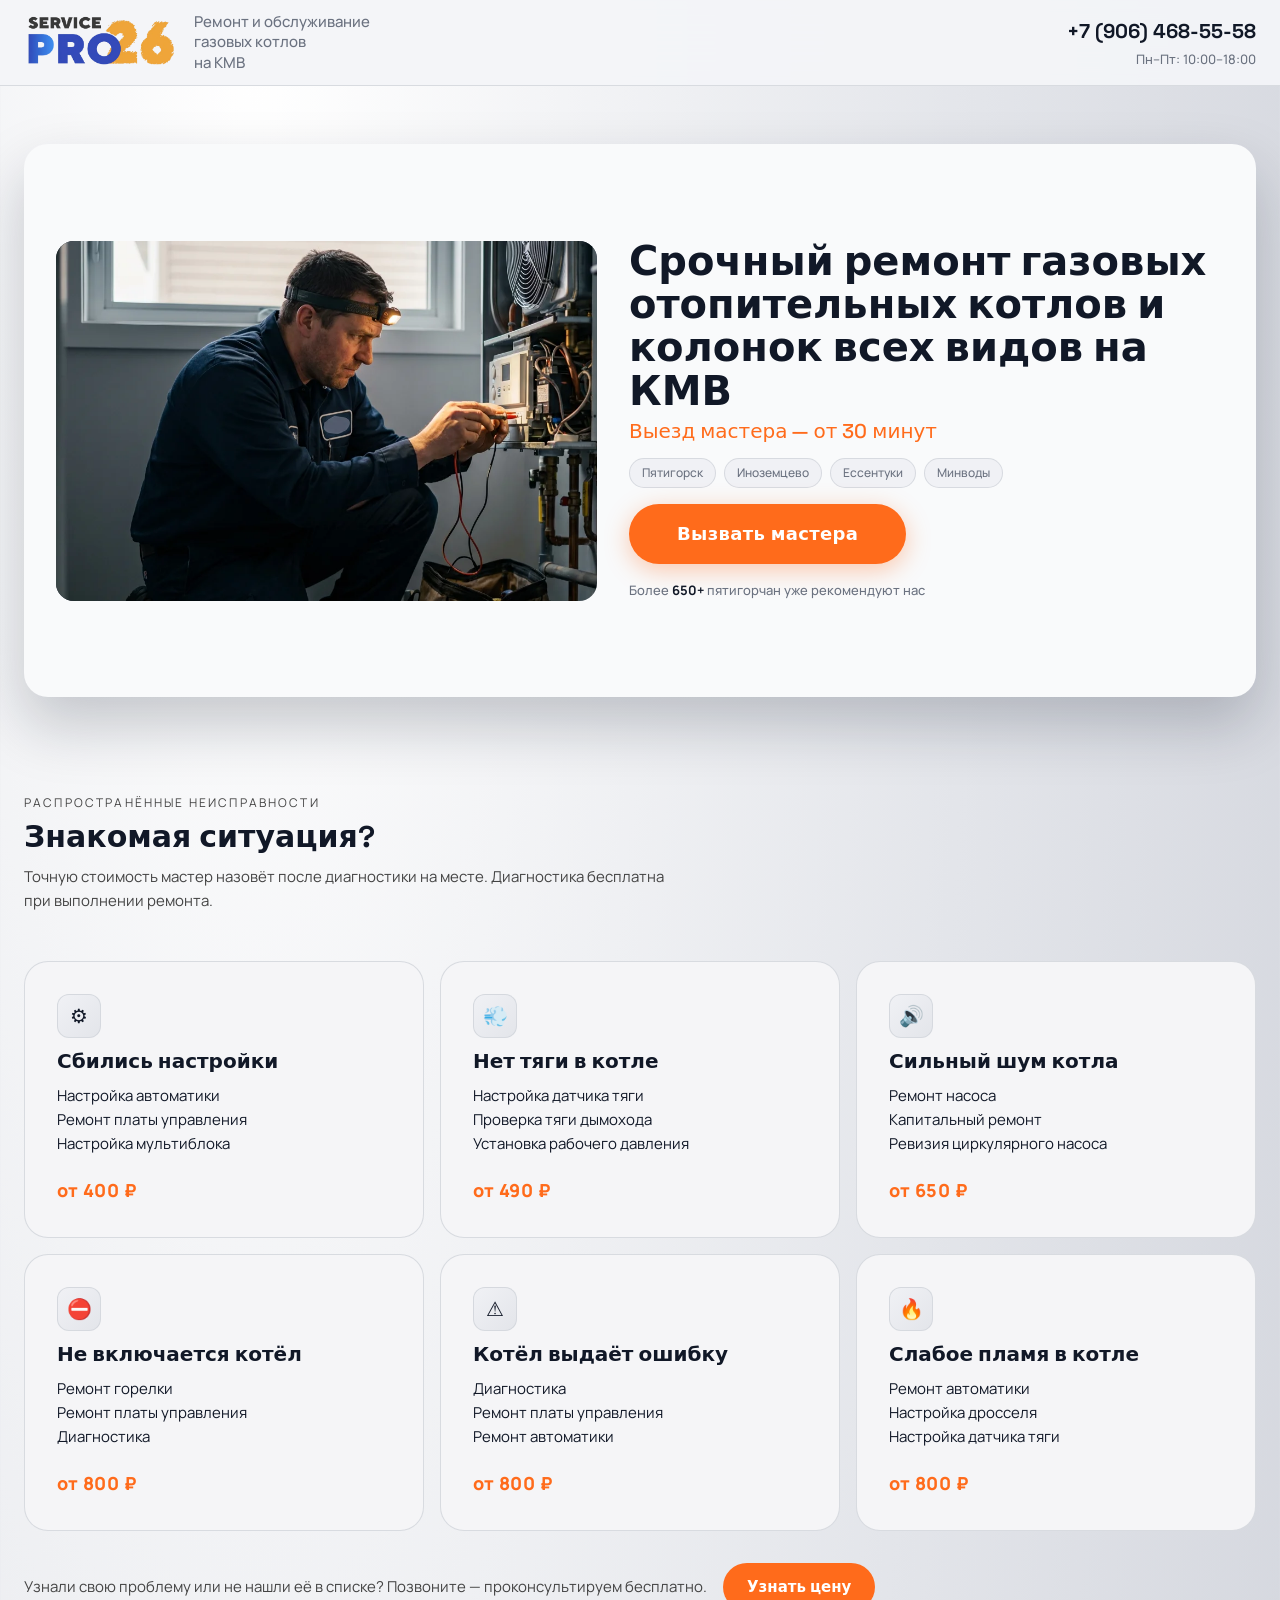
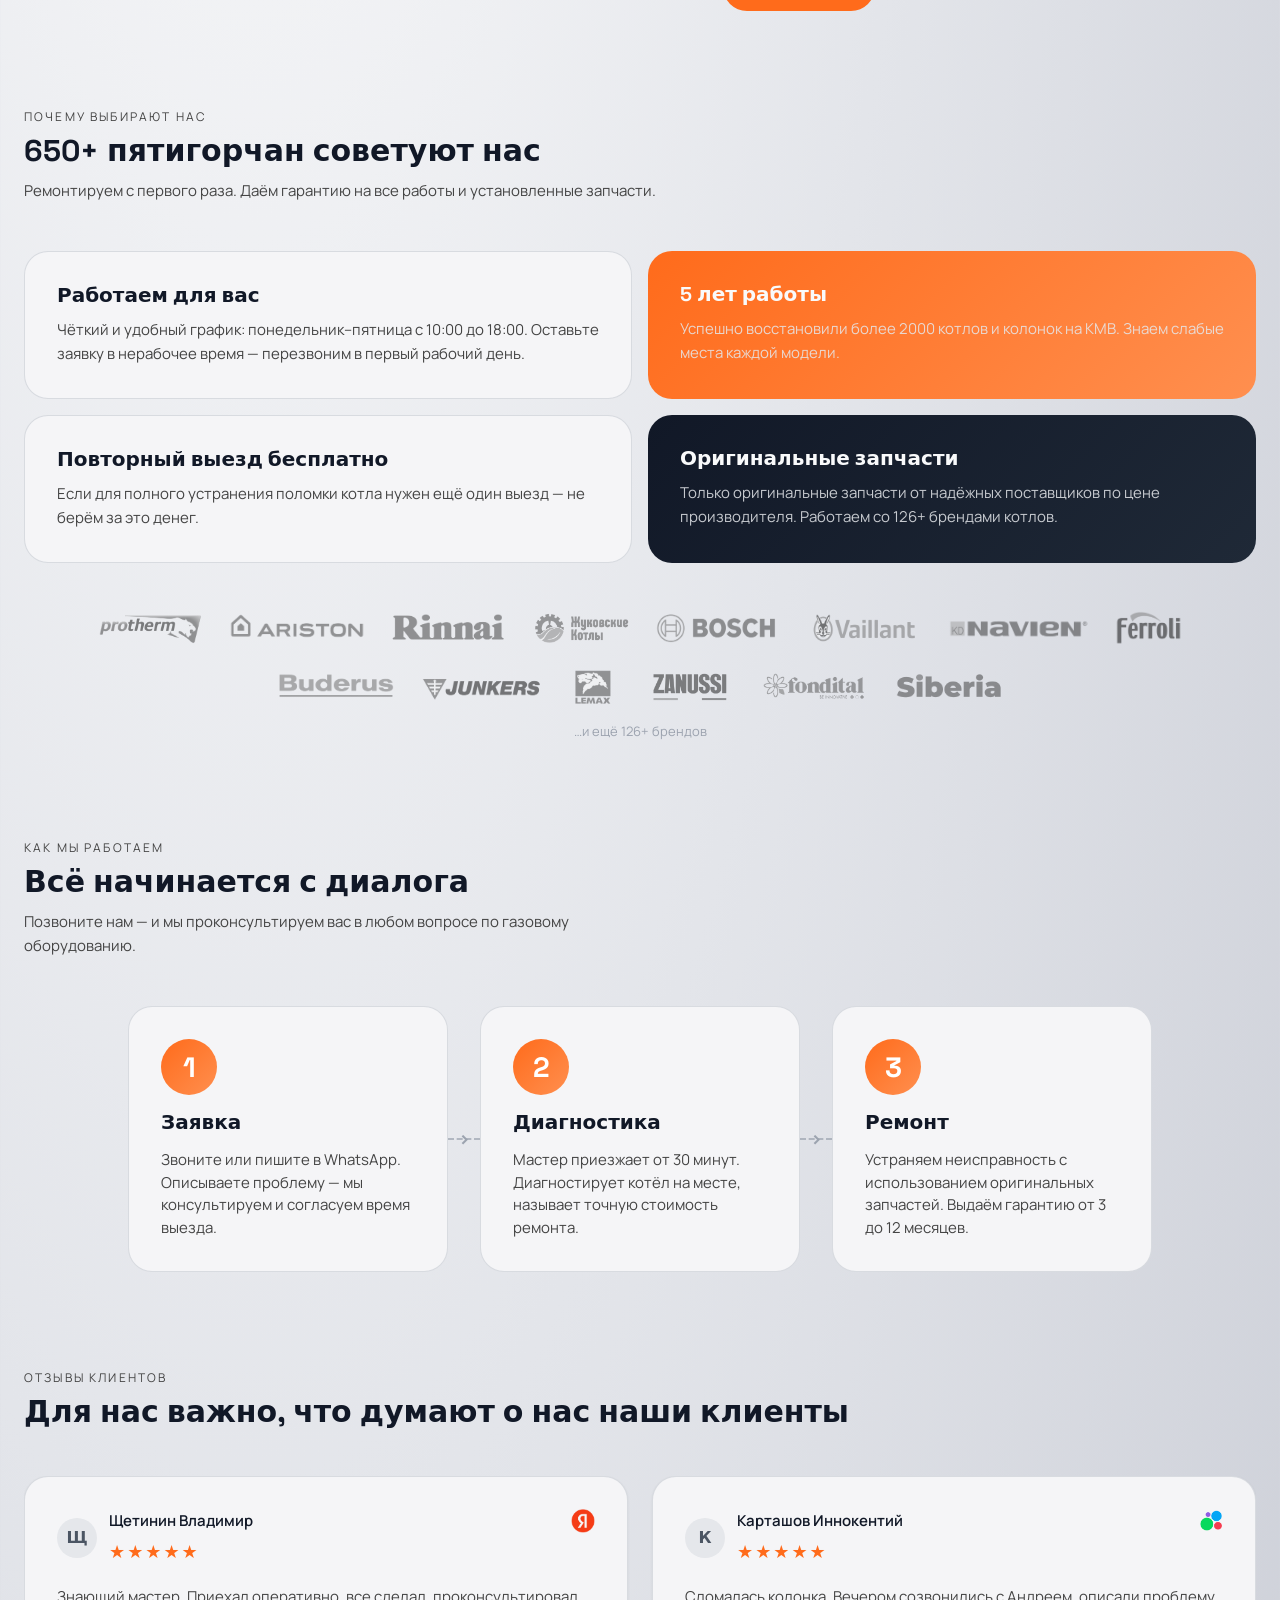
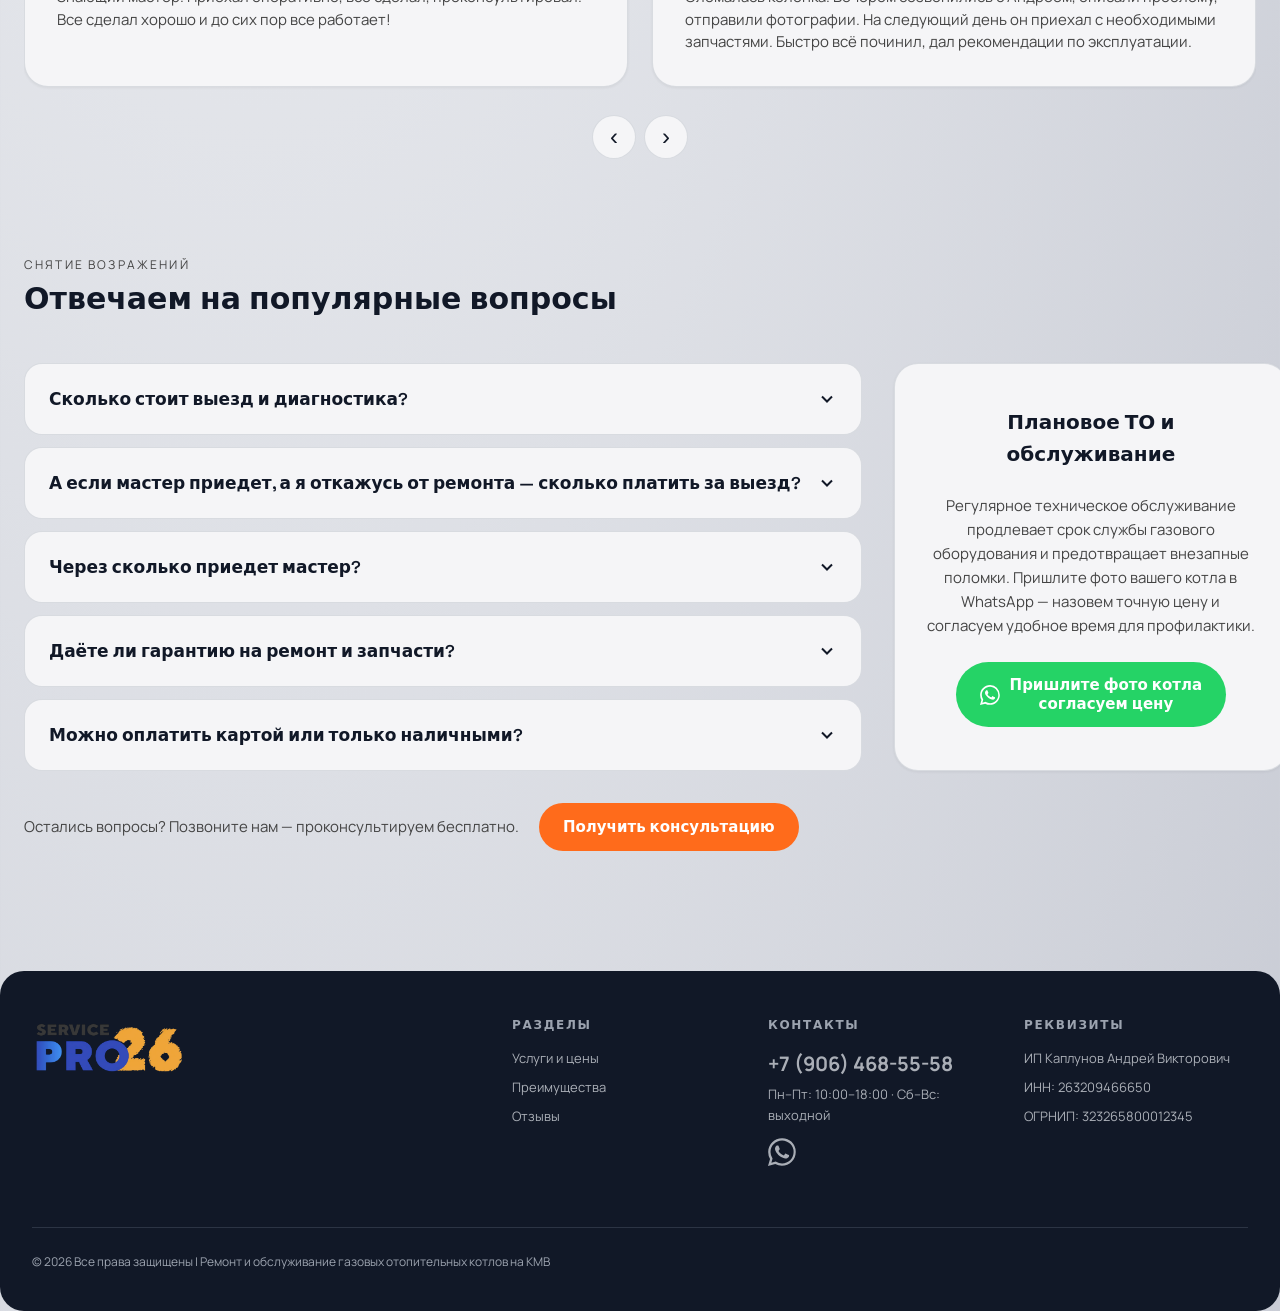
==== index.html @ eed22271 "content: update schedule to Mon-Fri 10:00-18:00, Sat-Sun off" ====
<!DOCTYPE html>
<html lang="ru">

<head>
  <meta charset="UTF-8">
  <meta name="viewport" content="width=device-width, initial-scale=1, viewport-fit=cover">
  <title>Service26 Pro — Срочный ремонт газовых котлов и колонок на КМВ</title>
  <meta name="description"
    content="Ремонт газовых котлов и колонок с выездом по Пятигорску, Иноземцево, Ессентукам и Минеральным Водам. Выезд мастера от 30 минут. Гарантия до 12 месяцев.">
  <meta property="og:title" content="Service26 Pro — Ремонт газовых котлов на КМВ">
  <meta property="og:description"
    content="Срочный ремонт газовых котлов и колонок всех видов. Выезд мастера от 30 минут. Пятигорск, Иноземцево, Ессентуки, Минводы.">
  <meta property="og:type" content="website">
  <meta property="og:locale" content="ru_RU">

  <link rel="icon" type="image/x-icon" href="assets/logos/favicon.ico">
  <link rel="preconnect" href="https://fonts.googleapis.com">
  <link rel="preconnect" href="https://fonts.gstatic.com" crossorigin>
  <link
    href="https://fonts.googleapis.com/css2?family=Space+Grotesk:wght@400;500;600;700&family=Manrope:wght@400;500;600&display=swap"
    rel="stylesheet">
  <link rel="stylesheet" href="styles.css">
</head>

<body>

  <!-- ══════════ 1. HEADER ══════════ -->
  <header class="header">
    <div class="header-inner">
      <div class="header-left">
        <a href="./" class="header-logo" aria-label="Service26 Pro — на главную">
          <img src="assets/logos/log.webp" alt="Service26 Pro" class="logo-img" width="240" height="80" loading="eager">
        </a>
        <span class="header-desc">Ремонт и обслуживание<br>газовых котлов<br>на КМВ</span>
      </div>
      <div class="header-right">
        <a class="header-phone" href="tel:+79064685558">+7 (906) 468-55-58</a>
        <span class="header-schedule">Пн–Пт: 10:00–18:00</span>
        <a class="header-phone-icon" href="tel:+79064685558" aria-label="Позвонить +7 (906) 468-55-58">
          <svg viewBox="0 0 24 24" width="28" height="28" fill="currentColor" aria-hidden="true">
            <path
              d="M6.62 10.79c1.44 2.83 3.76 5.14 6.59 6.59l2.2-2.2c.27-.27.67-.36 1.02-.24 1.12.37 2.33.57 3.57.57.55 0 1 .45 1 1V20c0 .55-.45 1-1 1-9.39 0-17-7.61-17-17 0-.55.45-1 1-1h3.5c.55 0 1 .45 1 1 0 1.25.2 2.45.57 3.57.11.35.03.74-.25 1.02l-2.2 2.2z" />
          </svg>
        </a>
      </div>
    </div>
  </header>

  <main class="container">

    <!-- ══════════ 2. HERO ══════════ -->
    <section class="hero" aria-labelledby="hero-title">
      <div class="hero-inner">
        <div class="hero-media">
          <img src="images/hero.webp" alt="Мастер по ремонту газовых котлов за работой" width="600" height="480"
            loading="eager">
          <span class="hero-media-tag">ПН–ПТ 10:00–18:00</span>
        </div>

        <div class="hero-content">
          <h1 id="hero-title">
            Срочный ремонт газовых отопительных котлов и колонок всех видов на КМВ
            <small>Выезд мастера — от 30 минут</small>
          </h1>

          <div class="hero-regions">
            <span class="region-tag">Пятигорск</span>
            <span class="region-tag">Иноземцево</span>
            <span class="region-tag">Ессентуки</span>
            <span class="region-tag">Минводы</span>
          </div>

          <a class="btn btn-hero-cta" id="hero-cta" href="tel:+79064685558">Вызвать мастера</a>

          <p class="hero-trust">Более <strong>650+</strong> пятигорчан уже рекомендуют нас</p>
        </div>
      </div>
    </section>

    <!-- ══════════ 3. БОЛИ / ПРОБЛЕМЫ ══════════ -->
    <section id="problems" class="problems" aria-labelledby="problems-title">
      <div class="section-header">
        <p class="kicker">Распространённые неисправности</p>
        <h2 id="problems-title" class="section-title">Знакомая ситуация?</h2>
        <p class="section-subtitle">
          Точную стоимость мастер назовёт после диагностики на месте. Диагностика бесплатна при выполнении ремонта.
        </p>
      </div>

      <div class="problems-grid">
        <article class="problem-card">
          <div class="problem-icon" aria-hidden="true">⚙</div>
          <h3>Сбились настройки</h3>
          <ul>
            <li>Настройка автоматики</li>
            <li>Ремонт платы управления</li>
            <li>Настройка мультиблока</li>
          </ul>
          <p class="problem-price">от 400 ₽</p>
        </article>

        <article class="problem-card">
          <div class="problem-icon" aria-hidden="true">💨</div>
          <h3>Нет тяги в котле</h3>
          <ul>
            <li>Настройка датчика тяги</li>
            <li>Проверка тяги дымохода</li>
            <li>Установка рабочего давления</li>
          </ul>
          <p class="problem-price">от 490 ₽</p>
        </article>

        <article class="problem-card">
          <div class="problem-icon" aria-hidden="true">🔊</div>
          <h3>Сильный шум котла</h3>
          <ul>
            <li>Ремонт насоса</li>
            <li>Капитальный ремонт</li>
            <li>Ревизия циркулярного насоса</li>
          </ul>
          <p class="problem-price">от 650 ₽</p>
        </article>

        <article class="problem-card">
          <div class="problem-icon" aria-hidden="true">⛔</div>
          <h3>Не включается котёл</h3>
          <ul>
            <li>Ремонт горелки</li>
            <li>Ремонт платы управления</li>
            <li>Диагностика</li>
          </ul>
          <p class="problem-price">от 800 ₽</p>
        </article>

        <article class="problem-card">
          <div class="problem-icon" aria-hidden="true">⚠</div>
          <h3>Котёл выдаёт ошибку</h3>
          <ul>
            <li>Диагностика</li>
            <li>Ремонт платы управления</li>
            <li>Ремонт автоматики</li>
          </ul>
          <p class="problem-price">от 800 ₽</p>
        </article>

        <article class="problem-card">
          <div class="problem-icon" aria-hidden="true">🔥</div>
          <h3>Слабое пламя в котле</h3>
          <ul>
            <li>Ремонт автоматики</li>
            <li>Настройка дросселя</li>
            <li>Настройка датчика тяги</li>
          </ul>
          <p class="problem-price">от 800 ₽</p>
        </article>
      </div>

      <div class="problems-cta">
        <p>Узнали свою проблему или не нашли её в списке? Позвоните — проконсультируем бесплатно.</p>
        <a class="btn btn-accent btn-cta-master" href="tel:+79064685558"><span class="btn-label-desktop">Узнать
            цену</span><span class="btn-label-mobile">Получить консультацию</span></a>
      </div>
    </section>

    <!-- ══════════ 4. ПРЕИМУЩЕСТВА / РЕШЕНИЕ ══════════ -->
    <section id="advantages" class="advantages" aria-labelledby="adv-title">
      <div class="section-header">
        <p class="kicker">Почему выбирают нас</p>
        <h2 id="adv-title" class="section-title">650+ пятигорчан советуют нас</h2>
        <p class="section-subtitle">
          Ремонтируем с первого раза. Даём гарантию на все работы и установленные запчасти.
        </p>
      </div>

      <div class="adv-grid">
        <article class="adv-card">
          <h3>Работаем для вас</h3>
          <p>Чёткий и удобный график: понедельник–пятница с 10:00 до 18:00. Оставьте заявку в нерабочее время —
            перезвоним в первый рабочий день.</p>
        </article>

        <article class="adv-card card-accent">
          <h3>5 лет работы</h3>
          <p>Успешно восстановили более 2000 котлов и колонок на КМВ. Знаем слабые места каждой модели.</p>
        </article>

        <article class="adv-card">
          <h3>Повторный выезд бесплатно</h3>
          <p>Если для полного устранения поломки котла нужен ещё один выезд — не берём за это денег.</p>
        </article>

        <article class="adv-card card-dark">
          <h3>Оригинальные запчасти</h3>
          <p>Только оригинальные запчасти от надёжных поставщиков по цене производителя. Работаем со 126+ брендами
            котлов.</p>
        </article>
      </div>

      <!-- Trust: логотипы брендов -->
      <div class="brand-logos-wrap">

        <!-- Базовый серый слой -->
        <div class="marquee-track-container">
          <div class="brand-logos" role="list">
            <div class="brand-logos-group">
              <img src="assets/logos/logo_brand/1.webp" alt="Бренд 1" class="brand-logo" width="80" height="35"
                loading="lazy">
              <img src="assets/logos/logo_brand/2.webp" alt="Бренд 2" class="brand-logo" width="80" height="35"
                loading="lazy">
              <img src="assets/logos/logo_brand/3.webp" alt="Бренд 3" class="brand-logo" width="80" height="35"
                loading="lazy">
              <img src="assets/logos/logo_brand/4.webp" alt="Бренд 4" class="brand-logo" width="80" height="35"
                loading="lazy">
              <img src="assets/logos/logo_brand/5.webp" alt="Бренд 5" class="brand-logo" width="80" height="35"
                loading="lazy">
              <img src="assets/logos/logo_brand/6.webp" alt="Бренд 6" class="brand-logo" width="80" height="35"
                loading="lazy">
              <img src="assets/logos/logo_brand/7.webp" alt="Бренд 7" class="brand-logo" width="80" height="35"
                loading="lazy">
              <img src="assets/logos/logo_brand/8.webp" alt="Бренд 8" class="brand-logo" width="80" height="35"
                loading="lazy">
              <img src="assets/logos/logo_brand/9.webp" alt="Бренд 9" class="brand-logo" width="80" height="35"
                loading="lazy">
              <img src="assets/logos/logo_brand/10.webp" alt="Бренд 10" class="brand-logo" width="80" height="35"
                loading="lazy">
              <img src="assets/logos/logo_brand/11.webp" alt="Бренд 11" class="brand-logo" width="80" height="35"
                loading="lazy">
              <img src="assets/logos/logo_brand/12.webp" alt="Бренд 12" class="brand-logo" width="80" height="35"
                loading="lazy">
              <img src="assets/logos/logo_brand/13.webp" alt="Бренд 13" class="brand-logo" width="80" height="35"
                loading="lazy">
              <img src="assets/logos/logo_brand/14.webp" alt="Бренд 14" class="brand-logo" width="80" height="35"
                loading="lazy">
            </div>
            <div class="brand-logos-group brand-logos-clone" aria-hidden="true">
              <img src="assets/logos/logo_brand/1.webp" alt="Бренд 1" class="brand-logo" width="80" height="35"
                loading="lazy">
              <img src="assets/logos/logo_brand/2.webp" alt="Бренд 2" class="brand-logo" width="80" height="35"
                loading="lazy">
              <img src="assets/logos/logo_brand/3.webp" alt="Бренд 3" class="brand-logo" width="80" height="35"
                loading="lazy">
              <img src="assets/logos/logo_brand/4.webp" alt="Бренд 4" class="brand-logo" width="80" height="35"
                loading="lazy">
              <img src="assets/logos/logo_brand/5.webp" alt="Бренд 5" class="brand-logo" width="80" height="35"
                loading="lazy">
              <img src="assets/logos/logo_brand/6.webp" alt="Бренд 6" class="brand-logo" width="80" height="35"
                loading="lazy">
              <img src="assets/logos/logo_brand/7.webp" alt="Бренд 7" class="brand-logo" width="80" height="35"
                loading="lazy">
              <img src="assets/logos/logo_brand/8.webp" alt="Бренд 8" class="brand-logo" width="80" height="35"
                loading="lazy">
              <img src="assets/logos/logo_brand/9.webp" alt="Бренд 9" class="brand-logo" width="80" height="35"
                loading="lazy">
              <img src="assets/logos/logo_brand/10.webp" alt="Бренд 10" class="brand-logo" width="80" height="35"
                loading="lazy">
              <img src="assets/logos/logo_brand/11.webp" alt="Бренд 11" class="brand-logo" width="80" height="35"
                loading="lazy">
              <img src="assets/logos/logo_brand/12.webp" alt="Бренд 12" class="brand-logo" width="80" height="35"
                loading="lazy">
              <img src="assets/logos/logo_brand/13.webp" alt="Бренд 13" class="brand-logo" width="80" height="35"
                loading="lazy">
              <img src="assets/logos/logo_brand/14.webp" alt="Бренд 14" class="brand-logo" width="80" height="35"
                loading="lazy">
            </div>
          </div>
        </div>

        <!-- Цветной слой, виден только по центру (маска на контейнере) -->
        <div class="marquee-track-container marquee-colored-container brand-logos-clone" aria-hidden="true" role="none">
          <div class="brand-logos brand-logos--colored-track">
            <div class="brand-logos-group">
              <img src="assets/logos/logo_brand/1.webp" alt="Бренд 1" class="brand-logo" width="80" height="35"
                loading="lazy">
              <img src="assets/logos/logo_brand/2.webp" alt="Бренд 2" class="brand-logo" width="80" height="35"
                loading="lazy">
              <img src="assets/logos/logo_brand/3.webp" alt="Бренд 3" class="brand-logo" width="80" height="35"
                loading="lazy">
              <img src="assets/logos/logo_brand/4.webp" alt="Бренд 4" class="brand-logo" width="80" height="35"
                loading="lazy">
              <img src="assets/logos/logo_brand/5.webp" alt="Бренд 5" class="brand-logo" width="80" height="35"
                loading="lazy">
              <img src="assets/logos/logo_brand/6.webp" alt="Бренд 6" class="brand-logo" width="80" height="35"
                loading="lazy">
              <img src="assets/logos/logo_brand/7.webp" alt="Бренд 7" class="brand-logo" width="80" height="35"
                loading="lazy">
              <img src="assets/logos/logo_brand/8.webp" alt="Бренд 8" class="brand-logo" width="80" height="35"
                loading="lazy">
              <img src="assets/logos/logo_brand/9.webp" alt="Бренд 9" class="brand-logo" width="80" height="35"
                loading="lazy">
              <img src="assets/logos/logo_brand/10.webp" alt="Бренд 10" class="brand-logo" width="80" height="35"
                loading="lazy">
              <img src="assets/logos/logo_brand/11.webp" alt="Бренд 11" class="brand-logo" width="80" height="35"
                loading="lazy">
              <img src="assets/logos/logo_brand/12.webp" alt="Бренд 12" class="brand-logo" width="80" height="35"
                loading="lazy">
              <img src="assets/logos/logo_brand/13.webp" alt="Бренд 13" class="brand-logo" width="80" height="35"
                loading="lazy">
              <img src="assets/logos/logo_brand/14.webp" alt="Бренд 14" class="brand-logo" width="80" height="35"
                loading="lazy">
            </div>
            <div class="brand-logos-group brand-logos-clone" aria-hidden="true">
              <img src="assets/logos/logo_brand/1.webp" alt="Бренд 1" class="brand-logo" width="80" height="35"
                loading="lazy">
              <img src="assets/logos/logo_brand/2.webp" alt="Бренд 2" class="brand-logo" width="80" height="35"
                loading="lazy">
              <img src="assets/logos/logo_brand/3.webp" alt="Бренд 3" class="brand-logo" width="80" height="35"
                loading="lazy">
              <img src="assets/logos/logo_brand/4.webp" alt="Бренд 4" class="brand-logo" width="80" height="35"
                loading="lazy">
              <img src="assets/logos/logo_brand/5.webp" alt="Бренд 5" class="brand-logo" width="80" height="35"
                loading="lazy">
              <img src="assets/logos/logo_brand/6.webp" alt="Бренд 6" class="brand-logo" width="80" height="35"
                loading="lazy">
              <img src="assets/logos/logo_brand/7.webp" alt="Бренд 7" class="brand-logo" width="80" height="35"
                loading="lazy">
              <img src="assets/logos/logo_brand/8.webp" alt="Бренд 8" class="brand-logo" width="80" height="35"
                loading="lazy">
              <img src="assets/logos/logo_brand/9.webp" alt="Бренд 9" class="brand-logo" width="80" height="35"
                loading="lazy">
              <img src="assets/logos/logo_brand/10.webp" alt="Бренд 10" class="brand-logo" width="80" height="35"
                loading="lazy">
              <img src="assets/logos/logo_brand/11.webp" alt="Бренд 11" class="brand-logo" width="80" height="35"
                loading="lazy">
              <img src="assets/logos/logo_brand/12.webp" alt="Бренд 12" class="brand-logo" width="80" height="35"
                loading="lazy">
              <img src="assets/logos/logo_brand/13.webp" alt="Бренд 13" class="brand-logo" width="80" height="35"
                loading="lazy">
              <img src="assets/logos/logo_brand/14.webp" alt="Бренд 14" class="brand-logo" width="80" height="35"
                loading="lazy">
            </div>
          </div>
        </div>

        <p class="brand-logos-caption">…и ещё 126+ брендов</p>
      </div>
    </section>

    <!-- ══════════ 5. ЭТАПЫ РАБОТЫ ══════════ -->
    <section id="steps" class="steps" aria-labelledby="steps-title">
      <div class="section-header">
        <p class="kicker">Как мы работаем</p>
        <h2 id="steps-title" class="section-title">Всё начинается с диалога</h2>
        <p class="section-subtitle">
          Позвоните нам — и мы проконсультируем вас в любом вопросе по газовому оборудованию.
        </p>
      </div>

      <div class="steps-grid">
        <article class="step-card">
          <div class="step-num" aria-hidden="true">1</div>
          <h3>Заявка</h3>
          <p>Звоните или пишите в WhatsApp. Описываете проблему — мы консультируем и согласуем время выезда.</p>
        </article>
        <span class="step-connector step-connector-right" aria-hidden="true"></span>
        <article class="step-card">
          <div class="step-num" aria-hidden="true">2</div>
          <h3>Диагностика</h3>
          <p>Мастер приезжает от 30 минут. Диагностирует котёл на месте, называет точную стоимость ремонта.</p>
        </article>
        <span class="step-connector step-connector-right" aria-hidden="true"></span>
        <article class="step-card">
          <div class="step-num" aria-hidden="true">3</div>
          <h3>Ремонт</h3>
          <p>Устраняем неисправность с использованием оригинальных запчастей. Выдаём гарантию от 3 до 12 месяцев.</p>
        </article>
      </div>
    </section>

    <!-- ══════════ 6. ОТЗЫВЫ ══════════ -->
    <section id="reviews" class="reviews" aria-labelledby="reviews-title">
      <div class="section-header">
        <p class="kicker">Отзывы клиентов</p>
        <h2 id="reviews-title" class="section-title">Для нас важно, что думают о нас наши клиенты</h2>
      </div>

      <div class="reviews-slider-wrap">
        <div class="reviews-track" role="list">
          <article class="review-card" role="listitem">
            <header class="review-header">
              <div class="review-author">
                <div class="review-avatar" aria-hidden="true">Щ</div>
                <div>
                  <p class="review-name">Щетинин Владимир</p>
                  <div class="review-stars" aria-label="5 из 5">★★★★★</div>
                </div>
              </div>
              <img src="assets/logos/logo_brand/yandex.webp" alt="Яндекс.Услуги"
                class="review-source review-source-logo" width="24" height="24" loading="lazy">
            </header>
            <blockquote class="review-quote">
              Знающий мастер. Приехал оперативно, все сделал, проконсультировал.
              Все сделал хорошо и до сих пор все работает!
            </blockquote>
          </article>

          <article class="review-card" role="listitem">
            <header class="review-header">
              <div class="review-author">
                <div class="review-avatar" aria-hidden="true">К</div>
                <div>
                  <p class="review-name">Карташов Иннокентий</p>
                  <div class="review-stars" aria-label="5 из 5">★★★★★</div>
                </div>
              </div>
              <img src="assets/logos/logo_brand/avito.webp" alt="Авито Услуги" class="review-source review-source-logo"
                width="24" height="24" loading="lazy">
            </header>
            <blockquote class="review-quote">
              Сломалась колонка. Вечером созвонились с Андреем, описали проблему,
              отправили фотографии. На следующий день он приехал с необходимыми
              запчастями. Быстро всё починил, дал рекомендации по эксплуатации.
            </blockquote>
          </article>

          <article class="review-card" role="listitem">
            <header class="review-header">
              <div class="review-author">
                <div class="review-avatar" aria-hidden="true">С</div>
                <div>
                  <p class="review-name">Стерликов Александр</p>
                  <div class="review-stars" aria-label="5 из 5">★★★★★</div>
                </div>
              </div>
              <img src="assets/logos/logo_brand/yandex.webp" alt="Яндекс.Услуги"
                class="review-source review-source-logo" width="24" height="24" loading="lazy">
            </header>
            <blockquote class="review-quote">
              Быстро, качественно и по доступным ценам. Андрей спас нашу колонку
              от замены, качественно спаял теплообменник, продиагностировал колонку,
              сделал плановое ТО. Работа на 5+, рекомендую!
            </blockquote>
          </article>

          <article class="review-card" role="listitem">
            <header class="review-header">
              <div class="review-author">
                <div class="review-avatar" aria-hidden="true">К</div>
                <div>
                  <p class="review-name">Клим Заика</p>
                  <div class="review-stars" aria-label="5 из 5">★★★★★</div>
                </div>
              </div>
              <img src="assets/logos/logo_brand/profi.webp" alt="Профи.ру" class="review-source review-source-logo"
                width="24" height="24" loading="lazy">
            </header>
            <blockquote class="review-quote">
              Мастер приезжал отличный, за 20 мин всё сделал, хотя мастера до
              него — один плату приговорил, другой теплообменник, а оказалось
              грязевик нужно было почистить. За профессионализм — оценка отлично.
            </blockquote>
          </article>

          <article class="review-card" role="listitem">
            <header class="review-header">
              <div class="review-author">
                <div class="review-avatar" aria-hidden="true">Н</div>
                <div>
                  <p class="review-name">Набережный Константин</p>
                  <div class="review-stars" aria-label="5 из 5">★★★★★</div>
                </div>
              </div>
              <img src="assets/logos/logo_brand/yandex.webp" alt="Яндекс.Услуги"
                class="review-source review-source-logo" width="24" height="24" loading="lazy">
            </header>
            <blockquote class="review-quote">
              В день обращения приехал мастер. Доходчиво объяснил всё. Нашёл
              неисправность. Отремонтировал. Рассказал, как лучше эксплуатировать
              и следить за котлом, трубами и батареями.
            </blockquote>
          </article>
        </div>
        <div class="reviews-nav" aria-label="Пролистать отзывы">
          <button type="button" class="reviews-nav-btn reviews-prev" aria-label="Предыдущий">‹</button>
          <button type="button" class="reviews-nav-btn reviews-next" aria-label="Следующий">›</button>
        </div>
      </div>
    </section>

    <!-- ══════════ 7. FAQ + Плановое ТО ══════════ -->
    <section id="faq" class="faq" aria-labelledby="faq-title">
      <div class="section-header">
        <p class="kicker">Снятие возражений</p>
        <h2 id="faq-title" class="section-title">Отвечаем на популярные вопросы</h2>
      </div>

      <div class="faq-grid">
        <div class="faq-left">
          <div class="faq-list">
            <div class="faq-item">
              <button class="faq-question" aria-expanded="false">
                Сколько стоит выезд и диагностика?
                <svg class="faq-chevron" viewBox="0 0 20 20" fill="none" stroke="currentColor" stroke-width="2">
                  <path d="M5 7.5L10 12.5L15 7.5" />
                </svg>
              </button>
              <div class="faq-answer">
                <div class="faq-answer-inner">
                  Выезд и диагностика стоят 800 руб. При согласии на выполнение ремонтных работ диагностика проводится
                  бесплатно.
                </div>
              </div>
            </div>

            <div class="faq-item">
              <button class="faq-question" aria-expanded="false">
                А если мастер приедет, а я откажусь от ремонта — сколько платить за выезд?
                <svg class="faq-chevron" viewBox="0 0 20 20" fill="none" stroke="currentColor" stroke-width="2">
                  <path d="M5 7.5L10 12.5L15 7.5" />
                </svg>
              </button>
              <div class="faq-answer">
                <div class="faq-answer-inner">
                  Вызов мастера и диагностика стоят 800 руб. В случае отказа от ремонта оплачивается только эта сумма.
                </div>
              </div>
            </div>

            <div class="faq-item">
              <button class="faq-question" aria-expanded="false">
                Через сколько приедет мастер?
                <svg class="faq-chevron" viewBox="0 0 20 20" fill="none" stroke="currentColor" stroke-width="2">
                  <path d="M5 7.5L10 12.5L15 7.5" />
                </svg>
              </button>
              <div class="faq-answer">
                <div class="faq-answer-inner">
                  Мастер выезжает к вам сразу после согласования заявки. Время в пути по КМВ обычно составляет от 30
                  минут.
                </div>
              </div>
            </div>

            <div class="faq-item">
              <button class="faq-question" aria-expanded="false">
                Даёте ли гарантию на ремонт и запчасти?
                <svg class="faq-chevron" viewBox="0 0 20 20" fill="none" stroke="currentColor" stroke-width="2">
                  <path d="M5 7.5L10 12.5L15 7.5" />
                </svg>
              </button>
              <div class="faq-answer">
                <div class="faq-answer-inner">
                  Да, официальная гарантия на все выполненные работы и установленные запчасти составляет от 3 до 12
                  месяцев.
                </div>
              </div>
            </div>

            <div class="faq-item">
              <button class="faq-question" aria-expanded="false">
                Можно оплатить картой или только наличными?
                <svg class="faq-chevron" viewBox="0 0 20 20" fill="none" stroke="currentColor" stroke-width="2">
                  <path d="M5 7.5L10 12.5L15 7.5" />
                </svg>
              </button>
              <div class="faq-answer">
                <div class="faq-answer-inner">
                  Мы принимаем оплату наличными, по безналичному расчету (на расчетный счет), а также онлайн-переводом.
                </div>
              </div>
            </div>
          </div>
        </div>

        <div class="faq-right">
          <div class="bottom-cta-to">
            <p class="bottom-cta-title">Плановое ТО и обслуживание</p>
            <p class="bottom-cta-desc">Регулярное техническое обслуживание продлевает срок службы газового оборудования
              и предотвращает внезапные поломки. Пришлите фото вашего котла в WhatsApp — назовем точную цену и согласуем
              удобное время для профилактики.</p>
            <a class="btn btn-wa" href="https://wa.me/79064685558">
              <svg viewBox="0 0 24 24" width="22" height="22" fill="currentColor" aria-hidden="true">
                <path
                  d="M17.472 14.382c-.297-.149-1.758-.867-2.03-.967-.273-.099-.471-.148-.67.15-.197.297-.767.966-.94 1.164-.173.199-.347.223-.644.075-.297-.15-1.255-.463-2.39-1.475-.883-.788-1.48-1.761-1.653-2.059-.173-.297-.018-.458.13-.606.134-.133.298-.347.446-.52.149-.174.198-.298.298-.497.099-.198.05-.371-.025-.52-.075-.149-.669-1.612-.916-2.207-.242-.579-.487-.5-.669-.51-.173-.008-.371-.01-.57-.01-.198 0-.52.074-.792.372-.272.297-1.04 1.016-1.04 2.479 0 1.462 1.065 2.875 1.213 3.074.149.198 2.096 3.2 5.077 4.487.709.306 1.262.489 1.694.625.712.227 1.36.195 1.871.118.571-.085 1.758-.719 2.006-1.413.248-.694.248-1.289.173-1.413-.074-.124-.272-.198-.57-.347zM12.05 21.785h-.01a9.87 9.87 0 01-5.031-1.378l-.361-.214-3.741.981.998-3.648-.235-.374A9.86 9.86 0 012.15 12.01C2.15 6.558 6.587 2.12 12.05 2.12c2.647 0 5.137 1.033 7.007 2.908a9.856 9.856 0 012.9 7.01c-.003 5.45-4.437 9.884-9.885 9.884l-.022-.137zm8.413-18.272A11.815 11.815 0 0012.05.12C5.495.12.16 5.454.157 12.01a11.834 11.834 0 001.583 5.93L0 24l6.233-1.633a11.88 11.88 0 005.664 1.443h.005c6.554 0 11.89-5.335 11.893-11.893a11.821 11.821 0 00-3.48-8.397l.148.093z" />
              </svg>
              <span class="btn-wa-text">Пришлите фото котла<br>согласуем цену</span>
            </a>
          </div>
        </div>
      </div>

      <div class="bottom-cta-phone">
        <p class="bottom-cta-text">Остались вопросы? Позвоните нам — проконсультируем бесплатно.</p>
        <a class="btn btn-accent btn-cta-master" href="tel:+79064685558">Получить консультацию</a>
      </div>
    </section>

  </main>

  <!-- ══════════ 8. FOOTER ══════════ -->
  <footer id="contact" class="footer container">
    <div class="footer-grid">
      <div class="footer-brand">
        <img src="assets/logos/log.webp" alt="Service26 Pro" class="footer-logo" width="240" height="80" loading="lazy">
      </div>

      <nav class="footer-col" aria-label="Навигация по сайту">
        <h4>Разделы</h4>
        <a href="./#problems">Услуги и цены</a>
        <a href="./#advantages">Преимущества</a>
        <a href="./#reviews">Отзывы</a>
      </nav>

      <div class="footer-col footer-col-contacts">
        <h4>Контакты</h4>
        <a href="tel:+79064685558" class="footer-phone">+7 (906) 468-55-58</a>
        <p class="footer-schedule">Пн–Пт: 10:00–18:00 · Сб–Вс: выходной</p>
        <a href="https://wa.me/79064685558" class="footer-wa-icon" aria-label="Написать в WhatsApp">
          <svg viewBox="0 0 24 24" width="28" height="28" fill="currentColor" aria-hidden="true">
            <path
              d="M17.472 14.382c-.297-.149-1.758-.867-2.03-.967-.273-.099-.471-.148-.67.15-.197.297-.767.966-.94 1.164-.173.199-.347.223-.644.075-.297-.15-1.255-.463-2.39-1.475-.883-.788-1.48-1.761-1.653-2.059-.173-.297-.018-.458.13-.606.134-.133.298-.347.446-.52.149-.174.198-.298.298-.497.099-.198.05-.371-.025-.52-.075-.149-.669-1.612-.916-2.207-.242-.579-.487-.5-.669-.51-.173-.008-.371-.01-.57-.01-.198 0-.52.074-.792.372-.272.297-1.04 1.016-1.04 2.479 0 1.462 1.065 2.875 1.213 3.074.149.198 2.096 3.2 5.077 4.487.709.306 1.262.489 1.694.625.712.227 1.36.195 1.871.118.571-.085 1.758-.719 2.006-1.413.248-.694.248-1.289.173-1.413-.074-.124-.272-.198-.57-.347zM12.05 21.785h-.01a9.87 9.87 0 01-5.031-1.378l-.361-.214-3.741.981.998-3.648-.235-.374A9.86 9.86 0 012.15 12.01C2.15 6.558 6.587 2.12 12.05 2.12c2.647 0 5.137 1.033 7.007 2.908a9.856 9.856 0 012.9 7.01c-.003 5.45-4.437 9.884-9.885 9.884l-.022-.137zm8.413-18.272A11.815 11.815 0 0012.05.12C5.495.12.16 5.454.157 12.01a11.834 11.834 0 001.583 5.93L0 24l6.233-1.633a11.88 11.88 0 005.664 1.443h.005c6.554 0 11.89-5.335 11.893-11.893a11.821 11.821 0 00-3.48-8.397l.148.093z" />
          </svg>
        </a>
      </div>

      <div class="footer-col">
        <h4>Реквизиты</h4>
        <p>ИП Каплунов Андрей Викторович</p>
        <p>ИНН: 263209466650</p>
        <p>ОГРНИП: 323265800012345</p>
      </div>
    </div>

    <div class="footer-bottom">
      <p class="footer-copyright-line">© 2026 Все права защищены | Ремонт и обслуживание газовых отопительных котлов на
        КМВ</p>
    </div>
  </footer>

  <div class="sticky-cta" id="sticky-cta" aria-hidden="true">
    <a class="sticky-cta-btn" href="tel:+79064685558">Вызвать мастера</a>
  </div>

  <script src="script.js"></script>
</body>

</html>
---- styles.css ----
/* ============================================================
   SERVICE26 PRO — Design System
   Референс: Tubik FERRO — холодные серые, оранжевый акцент, градиенты
   ============================================================ */

:root {
  --ff-display: "Space Grotesk", system-ui, sans-serif;
  --ff-body: "Manrope", system-ui, sans-serif;

  --fs-caption: 0.75rem;
  --fs-small: 0.8125rem;
  --fs-body: 0.9375rem;
  --fs-sub: 1.125rem;
  --fs-h3: 1.25rem;
  --fs-h2: 1.875rem;
  --fs-h1: 2.5rem;
  --lh-tight: 1.1;
  --lh-body: 1.6;

  --c-bg: #e3e5ea;
  --c-surface: #f5f5f7;
  --c-surface-alt: #f0f1f5;
  --c-surface-hero: #f9fafb;

  --c-accent: #ff6b1b;
  --c-dark: #111827;
  --c-dark-mid: #1f2937;
  --c-dark-surface: #0f172a;

  --c-text: #111827;
  --c-text-secondary: #6b7280;
  --c-text-muted: #9ca3af;
  --c-text-on-dark: #f9fafb;
  --c-text-on-accent: #111827;
  --c-text-body: #444444;

  --c-border: rgba(209, 213, 219, 0.8);
  --c-border-strong: rgba(148, 163, 184, 0.7);

  --s-4: 4px;
  --s-8: 8px;
  --s-12: 12px;
  --s-16: 16px;
  --s-20: 20px;
  --s-24: 24px;
  --s-32: 32px;
  --s-48: 48px;
  --s-64: 64px;
  --s-96: 96px;

  --r-sm: 12px;
  --r-md: 18px;
  --r-lg: 24px;
  --r-full: 999px;

  --shadow-card: 0 1px 3px rgba(15, 23, 42, 0.06);
  --shadow-elevated: 0 12px 40px rgba(15, 23, 42, 0.12);
  --shadow-hero: 0 28px 60px rgba(15, 23, 42, 0.22);

  --max-w: 1440px;
  --page-padding-x: var(--s-24);
  --header-h: calc(72px + env(safe-area-inset-top, 0px));
}

*,
*::before,
*::after {
  box-sizing: border-box;
  margin: 0;
  padding: 0;
}

html {
  scroll-behavior: smooth;
  scroll-padding-top: 90px;
  overflow-x: hidden;
  -webkit-text-size-adjust: 100%;
}

body {
  min-height: 100vh;
  font-family: var(--ff-body);
  font-size: var(--fs-body);
  line-height: var(--lh-body);
  color: var(--c-text);
  background: radial-gradient(ellipse at 20% 0%, #fff 0%, var(--c-bg) 50%, #c9ccd5 100%);
  -webkit-font-smoothing: antialiased;
}

img {
  max-width: 100%;
  display: block;
}

a {
  color: inherit;
  text-decoration: none;
}

ul {
  list-style: none;
}

h1,
h2,
h3,
h4 {
  font-family: var(--ff-display);
  line-height: var(--lh-tight);
}

.container {
  width: 100%;
  max-width: var(--max-w);
  margin: 0 auto;
  padding: var(--s-24);
  padding-left: var(--page-padding-x);
  padding-right: var(--page-padding-x);
  padding-top: calc(var(--header-h) + var(--s-24));
}

.kicker {
  font-size: var(--fs-caption);
  letter-spacing: 0.18em;
  text-transform: uppercase;
  color: var(--c-text-body);
  margin-bottom: var(--s-8);
}

.section-header {
  margin-bottom: var(--s-48);
}

.section-title {
  font-size: var(--fs-h2);
  margin-bottom: var(--s-12);
}

.section-subtitle {
  font-size: var(--fs-body);
  color: var(--c-text-body);
  max-width: 640px;
}

.btn {
  display: inline-flex;
  align-items: center;
  justify-content: center;
  padding: var(--s-12) var(--s-24);
  border-radius: var(--r-full);
  font-family: var(--ff-display);
  font-size: var(--fs-small);
  font-weight: 500;
  border: none;
  cursor: pointer;
  white-space: nowrap;
}

.btn-accent {
  background: var(--c-accent);
  color: #ffffff;
}

.btn-cta-master {
  font-family: var(--ff-display);
  font-size: var(--fs-body);
  font-weight: 600;
  color: #ffffff;
  padding: var(--s-12) var(--s-24);
}

/* На десктопе скрыт текст кнопки для мобилы (в блоке «Неисправности») ── */
.btn-label-mobile {
  display: none;
}

/* ── HEADER ── */
.header {
  position: fixed;
  top: 0;
  left: 0;
  right: 0;
  z-index: 100;
  min-height: var(--header-h);
  padding-top: env(safe-area-inset-top, 0);
  background: rgba(244, 245, 248, 0.94);
  backdrop-filter: blur(20px);
  -webkit-backdrop-filter: blur(20px);
  border-bottom: 1px solid var(--c-border);
}

.header-inner {
  width: 100%;
  max-width: var(--max-w);
  margin: 0 auto;
  padding: var(--s-12) var(--page-padding-x);
  padding-top: var(--s-12);
  padding-bottom: var(--s-12);
  min-height: 72px;
  display: flex;
  align-items: center;
  justify-content: space-between;
  gap: var(--s-24);
}

.header-inner>* {
  flex-shrink: 0;
}

.header-left {
  display: flex;
  align-items: center;
  gap: var(--s-16);
  min-width: 0;
}

.header-desc {
  font-size: var(--fs-body);
  color: var(--c-text-secondary);
  font-weight: 500;
  line-height: 1.35;
  max-width: 200px;
}

@media (max-width: 960px) {
  .header-desc {
    display: none;
  }
}

.header-logo {
  display: block;
  flex-shrink: 0;
}

.logo-img {
  display: block;
  height: 60px;
  width: auto;
  object-fit: contain;
  object-position: left center;
}

.header-right {
  display: flex;
  flex-direction: column;
  align-items: flex-end;
  gap: 2px;
  flex-shrink: 0;
}

.header-phone {
  font-family: var(--ff-display);
  font-size: 1.25rem;
  font-weight: 700;
  color: var(--c-text);
  white-space: nowrap;
}

.header-schedule {
  font-size: var(--fs-small);
  font-weight: 500;
  color: var(--c-text-secondary);
  white-space: nowrap;
}

/* Иконка телефона только на мобильных (крупная зона клика) */
.header-phone-icon {
  display: none;
  align-items: center;
  justify-content: center;
  width: 56px;
  height: 56px;
  min-width: 56px;
  min-height: 56px;
  border-radius: var(--r-full);
  background: var(--c-accent);
  color: #fff;
  flex-shrink: 0;
}

.header-phone-icon svg {
  width: 28px;
  height: 28px;
}


/* ── HERO ── */
.hero {
  margin-top: 24px;
  margin-bottom: var(--s-96);
}

.hero-inner {
  background: var(--c-surface-hero);
  border-radius: var(--r-lg);
  padding: var(--s-32);
  box-shadow: var(--shadow-hero);
  display: grid;
  grid-template-columns: 1fr 1.1fr;
  gap: var(--s-32);
  align-items: center;
}

@media (min-width: 961px) {
  .hero-media-tag {
    display: none;
  }

  .hero {
    margin-top: 48px;
  }

  .hero-inner {
    padding: 96px var(--s-32);
  }

  .hero-media {
    min-height: 440px;
  }

  .hero-content {
    gap: var(--s-24);
    align-items: flex-start;
  }

  .btn-hero-cta {
    width: auto;
    align-self: flex-start;
  }
}

.hero-media {
  border-radius: var(--r-md);
  min-height: 360px;
  background: linear-gradient(135deg, var(--c-dark) 0%, var(--c-dark-mid) 40%, #4b5563 70%, var(--c-bg) 100%);
  position: relative;
  overflow: hidden;
}

.hero-media img {
  width: 100%;
  height: 100%;
  object-fit: cover;
  position: absolute;
  inset: 0;
}

.hero-media-tag {
  position: absolute;
  bottom: 28px;
  left: 28px;
  font-size: var(--fs-caption);
  letter-spacing: 0.14em;
  text-transform: uppercase;
  color: rgba(249, 250, 251, 0.9);
  border: 1px solid rgba(249, 250, 251, 0.25);
  border-radius: var(--r-full);
  padding: var(--s-8) var(--s-16);
  backdrop-filter: blur(10px);
  white-space: nowrap;
}

.hero-content {
  display: flex;
  flex-direction: column;
  gap: var(--s-16);
}

.hero h1 {
  font-size: var(--fs-h1);
  line-height: 1.08;
}

.hero h1 small {
  display: block;
  font-size: var(--fs-h3);
  font-weight: 500;
  margin-top: var(--s-8);
  color: var(--c-accent);
}

.hero-regions {
  display: flex;
  gap: var(--s-8);
  flex-wrap: wrap;
}

.region-tag {
  font-size: var(--fs-caption);
  font-weight: 500;
  padding: var(--s-4) var(--s-12);
  background: var(--c-surface-alt);
  border: 1px solid var(--c-border);
  border-radius: var(--r-full);
  color: var(--c-text-secondary);
}

.btn-hero-cta {
  display: inline-flex;
  align-items: center;
  justify-content: center;
  padding: var(--s-16) var(--s-48);
  border-radius: var(--r-full);
  background: var(--c-accent);
  color: #fff;
  font-family: var(--ff-display);
  font-size: var(--fs-sub);
  font-weight: 600;
  letter-spacing: 0.02em;
  border: none;
  cursor: pointer;
  box-shadow: 0 6px 24px rgba(255, 107, 27, 0.35);
}

/* ── Sticky CTA только на мобильных (когда hero-кнопка ушла под шапку) ── */
@media (min-width: 641px) {
  .sticky-cta {
    display: none !important;
  }
}

@media (max-width: 640px) {
  .sticky-cta {
    position: fixed;
    left: 0;
    right: 0;
    bottom: 0;
    z-index: 85;
    padding: var(--s-12) var(--s-24);
    padding-bottom: max(var(--s-12), env(safe-area-inset-bottom));
    background: rgba(255, 255, 255, 0.96);
    backdrop-filter: blur(12px);
    border-top: 1px solid var(--c-border);
    display: flex;
    align-items: center;
    justify-content: center;
    transform: translateY(100%);
    opacity: 0;
    visibility: hidden;
    transition: transform 0.25s ease, opacity 0.25s ease, visibility 0.25s;
  }

  .sticky-cta.is-visible {
    transform: translateY(0);
    opacity: 1;
    visibility: visible;
  }

  .sticky-cta-btn {
    display: inline-flex;
    align-items: center;
    justify-content: center;
    width: 100%;
    max-width: 360px;
    padding: var(--s-16) var(--s-32);
    border-radius: var(--r-full);
    background: var(--c-accent);
    color: #fff;
    font-family: var(--ff-display);
    font-size: var(--fs-sub);
    font-weight: 600;
    letter-spacing: 0.02em;
    box-shadow: 0 6px 24px rgba(255, 107, 27, 0.35);
  }
}

.hero-trust {
  font-size: var(--fs-small);
  color: var(--c-text-secondary);
  font-weight: 500;
}

.hero-trust strong {
  color: var(--c-text);
}

/* ── PROBLEMS ── */
.problems {
  margin-bottom: var(--s-96);
}

.problems-grid {
  display: grid;
  grid-template-columns: repeat(3, 1fr);
  gap: var(--s-16);
  margin-bottom: var(--s-32);
}

.problem-card {
  background: var(--c-surface);
  border: 1px solid var(--c-border);
  border-radius: var(--r-lg);
  padding: var(--s-32);
  display: flex;
  flex-direction: column;
  gap: var(--s-12);
}

.problem-icon {
  width: 44px;
  height: 44px;
  border-radius: var(--r-sm);
  background: linear-gradient(135deg, var(--c-surface-alt), var(--c-bg));
  border: 1px solid var(--c-border);
  display: grid;
  place-items: center;
  font-size: 1.25rem;
}

.problem-card h3 {
  font-size: var(--fs-h3);
}

.problem-card p {
  font-size: var(--fs-small);
  color: var(--c-text-secondary);
}

.problem-card p.problem-price {
  font-size: var(--fs-sub);
  font-weight: 800;
  color: var(--c-accent);
  margin-top: var(--s-8);
  letter-spacing: 0.02em;
}

.problems-cta {
  display: flex;
  align-items: center;
  gap: var(--s-16);
  flex-wrap: wrap;
}

.problems-cta p {
  font-size: var(--fs-body);
  color: var(--c-text-body);
}

/* ── ADVANTAGES ── */
.advantages {
  margin-bottom: var(--s-96);
}

.adv-grid {
  display: grid;
  grid-template-columns: repeat(2, 1fr);
  gap: var(--s-16);
}

.adv-card {
  background: var(--c-surface);
  border: 1px solid var(--c-border);
  border-radius: var(--r-lg);
  padding: var(--s-32);
}

.adv-card h3 {
  font-size: var(--fs-h3);
  margin-bottom: var(--s-12);
}

.adv-card p {
  font-size: var(--fs-body);
  color: var(--c-text-body);
}

.adv-card.card-accent {
  background: linear-gradient(135deg, var(--c-accent), #ff8f4f);
  border: none;
  color: var(--c-text-on-dark);
}

.adv-card.card-accent p {
  color: rgba(229, 231, 235, 0.85);
}

.adv-card.card-dark {
  background: linear-gradient(135deg, var(--c-dark), var(--c-dark-mid));
  border: none;
  color: var(--c-text-on-dark);
}

.adv-card.card-dark p {
  color: rgba(229, 231, 235, 0.85);
}

/* ── Trust: логотипы брендов ── */
.brand-logos-wrap {
  margin-top: var(--s-48);
  width: 100%;
  position: relative;
}

.brand-logos {
  display: flex;
  justify-content: center;
  flex-wrap: wrap;
  gap: var(--s-24);
  align-items: center;
}

.brand-logos-group {
  display: contents;
}

.brand-logos-clone {
  display: none;
}

.brand-logo {
  max-height: 35px;
  width: auto;
  height: auto;
  object-fit: contain;
  filter: grayscale(100%);
  opacity: 0.5;
  transition: filter 0.2s ease, opacity 0.2s ease;
}

.brand-logo:hover {
  filter: grayscale(0);
  opacity: 1;
}

.brand-logos-caption {
  margin-top: var(--s-16);
  font-size: var(--fs-small);
  color: var(--c-text-muted);
  text-align: center;
}

/* ── STEPS ── */
.steps {
  margin-bottom: var(--s-96);
}

.steps-grid {
  display: flex;
  align-items: stretch;
  justify-content: center;
  gap: 0;
  flex-wrap: wrap;
}

.step-card {
  flex: 1;
  min-width: 200px;
  max-width: 320px;
  background: var(--c-surface);
  border: 1px solid var(--c-border);
  border-radius: var(--r-lg);
  padding: var(--s-32);
  display: flex;
  flex-direction: column;
  gap: var(--s-16);
}

.step-num {
  width: 56px;
  height: 56px;
  border-radius: var(--r-full);
  background: linear-gradient(135deg, var(--c-accent), #ff8f4f);
  color: #fff;
  display: grid;
  place-items: center;
  font-family: var(--ff-display);
  font-weight: 800;
  font-size: 1.75rem;
  flex-shrink: 0;
}

.step-card h3 {
  font-size: var(--fs-h3);
}

.step-card p {
  font-size: var(--fs-body);
  color: var(--c-text-body);
  line-height: 1.5;
}

.step-connector {
  flex: 0 0 32px;
  display: flex;
  align-items: center;
  justify-content: center;
  align-self: stretch;
  position: relative;
}

.step-connector::before {
  content: "";
  position: absolute;
  top: 50%;
  left: 50%;
  transform: translate(-50%, -50%);
  width: 100%;
  height: 2px;
  border-top: 2px dashed #9ca3af;
  opacity: 0.7;
}

.step-connector::after {
  content: "›";
  position: relative;
  font-size: 1.25rem;
  font-weight: 700;
  color: #9ca3af;
  z-index: 1;
}

/* ── REVIEWS ── */
.reviews {
  margin-bottom: var(--s-96);
}

.reviews-slider-wrap {
  position: relative;
  margin: 0 calc(-1 * var(--page-padding-x));
  padding: 0 var(--page-padding-x);
}

.reviews-track {
  display: flex;
  gap: var(--s-24);
  overflow-x: auto;
  overflow-y: hidden;
  scroll-snap-type: x mandatory;
  -webkit-overflow-scrolling: touch;
  scrollbar-width: none;
  padding-bottom: var(--s-8);
}

.reviews-track::-webkit-scrollbar {
  display: none;
}

.review-card {
  flex: 0 0 calc(50% - var(--s-12));
  min-width: 380px;
  scroll-snap-align: start;
  background: var(--c-surface);
  border: 1px solid var(--c-border);
  border-radius: var(--r-lg);
  padding: var(--s-32);
  display: flex;
  flex-direction: column;
  gap: var(--s-20);
  position: relative;
  box-shadow: 0 1px 3px rgba(0, 0, 0, 0.06);
}

.review-header {
  display: flex;
  align-items: flex-start;
  justify-content: space-between;
  gap: var(--s-16);
}

.review-author {
  display: flex;
  align-items: center;
  gap: var(--s-12);
}

.review-avatar {
  width: 40px;
  height: 40px;
  border-radius: var(--r-full);
  background: #e5e7eb;
  color: #4b5563;
  display: grid;
  place-items: center;
  font-family: var(--ff-display);
  font-weight: 700;
  font-size: 1rem;
  flex-shrink: 0;
}

.review-name {
  font-size: var(--fs-body);
  font-weight: 600;
  color: var(--c-text);
  margin-bottom: var(--s-4);
}

.review-stars {
  color: var(--c-accent);
  font-size: var(--fs-sub);
  letter-spacing: 2px;
}

.review-source {
  flex-shrink: 0;
}

.review-source.review-source-logo {
  display: block;
  width: 24px;
  height: 24px;
  object-fit: contain;
}

.review-quote {
  font-size: var(--fs-body);
  color: var(--c-text-body);
  line-height: 1.5;
  margin: 0;
  padding: 0;
}

.reviews-nav {
  display: flex;
  justify-content: center;
  gap: var(--s-8);
  margin-top: var(--s-20);
}

.reviews-nav-btn {
  width: 44px;
  height: 44px;
  border-radius: var(--r-full);
  border: 1px solid var(--c-border);
  background: var(--c-surface);
  color: var(--c-text);
  font-size: 1.5rem;
  line-height: 1;
  cursor: pointer;
  display: grid;
  place-items: center;
  transition: background 0.2s, color 0.2s;
}

.reviews-nav-btn:hover {
  background: var(--c-accent);
  color: #fff;
  border-color: var(--c-accent);
}

/* ── FAQ + Плановое ТО (жёсткая сетка: границы ТО = аккордеон свернутый, ТО не растягивается) ── */
.faq {
  margin-bottom: var(--s-96);
}

.faq-grid {
  display: grid;
  grid-template-columns: 68% 32%;
  gap: var(--s-32);
  align-items: stretch;
}

.faq-left {
  min-width: 0;
}

.faq-list {
  display: flex;
  flex-direction: column;
  gap: var(--s-12);
  margin-bottom: 0;
}

.faq-item {
  background: var(--c-surface);
  border: 1px solid var(--c-border);
  border-radius: var(--r-md);
  overflow: hidden;
}

.faq-question {
  width: 100%;
  display: flex;
  align-items: center;
  justify-content: space-between;
  gap: var(--s-16);
  padding: var(--s-24);
  background: none;
  border: none;
  cursor: pointer;
  text-align: left;
  font-family: var(--ff-display);
  font-size: 17px;
  font-weight: 600;
  color: var(--c-text);
}

.faq-chevron {
  flex-shrink: 0;
  width: 20px;
  height: 20px;
  transition: transform 0.3s;
}

.faq-item.is-open .faq-chevron {
  transform: rotate(180deg);
}

.faq-answer {
  max-height: 0;
  overflow: hidden;
  transition: max-height 0.35s ease;
}

.faq-answer-inner {
  padding: 0 var(--s-24) var(--s-24);
  font-size: var(--fs-body);
  color: var(--c-text-body);
  line-height: var(--lh-body);
}

.bottom-cta-phone {
  display: flex;
  flex-direction: row;
  align-items: center;
  gap: 20px;
  flex-wrap: wrap;
  margin-top: var(--s-32);
}

.bottom-cta-text {
  margin: 0;
  font-size: var(--fs-body);
  color: var(--c-text-body);
}

.faq-right {
  align-self: stretch;
  min-height: 0;
}

.bottom-cta-to {
  height: 100%;
  display: flex;
  flex-direction: column;
  justify-content: center;
  align-items: center;
  text-align: center;
  background: var(--c-surface);
  border: 1px solid var(--c-border);
  border-radius: var(--r-lg);
  padding: var(--s-32);
  gap: var(--s-24);
  box-shadow: 0 1px 3px rgba(0, 0, 0, 0.06);
}

.bottom-cta-title {
  margin: 0;
  font-family: var(--ff-display);
  font-size: var(--fs-h3);
  font-weight: 600;
  color: var(--c-text);
}

.bottom-cta-desc {
  margin: 0;
  font-size: var(--fs-body);
  color: var(--c-text-body);
  line-height: 1.6;
}

.bottom-cta-to .btn-wa {
  align-self: center;
  width: auto;
  flex-shrink: 0;
}

.btn-wa {
  display: inline-flex;
  align-items: center;
  justify-content: center;
  gap: 10px;
  padding: 14px 24px;
  border-radius: var(--r-full);
  background: #25d366;
  color: #ffffff;
  font-family: var(--ff-display);
  font-size: var(--fs-body);
  font-weight: 600;
  width: auto;
  max-width: none;
  border: none;
  cursor: pointer;
  text-decoration: none;
  line-height: 1.25;
}

.btn-wa-text {
  text-align: center;
}

.btn-wa svg {
  flex-shrink: 0;
  width: 20px;
  height: 20px;
}

.btn-wa:hover {
  filter: brightness(1.05);
}

/* ── FOOTER ── */
.footer {
  background: var(--c-dark);
  border-radius: var(--r-lg);
  padding: var(--s-48) var(--s-32) var(--s-32);
  color: var(--c-text-on-dark);
}

.footer-grid {
  display: grid;
  grid-template-columns: 2fr 1fr 1fr 1fr;
  gap: var(--s-32);
  margin-bottom: var(--s-48);
}

.footer-logo {
  display: block;
  height: 60px;
  width: auto;
  object-fit: contain;
  margin-bottom: var(--s-12);
}

.footer-phone {
  font-size: 1.125rem;
  font-weight: 700;
  color: #fff;
}

.footer-phone:hover {
  text-decoration: underline;
}

/* privacy link styles removed: footer now без ссылки на отдельную политику */

.footer-col h4 {
  font-size: var(--fs-caption);
  letter-spacing: 0.14em;
  text-transform: uppercase;
  color: var(--c-text-muted);
  margin-bottom: var(--s-16);
}

.footer-col a,
.footer-col p {
  display: block;
  font-size: var(--fs-small);
  color: rgba(209, 213, 219, 0.8);
  margin-bottom: var(--s-8);
}

.footer-col-contacts .footer-phone {
  font-size: 1.25rem;
  margin-bottom: var(--s-4);
}

.footer-col-contacts .footer-schedule {
  margin-bottom: var(--s-12);
  font-size: var(--fs-small);
  color: rgba(209, 213, 219, 0.8);
}

.footer-wa-icon {
  display: inline-flex;
  align-items: center;
  justify-content: center;
  color: #25d366;
  margin-bottom: 0;
  background: none;
  border: none;
  padding: 0;
}

.footer-wa-icon:hover {
  filter: brightness(1.2);
}

.footer-wa-icon svg {
  width: 28px;
  height: 28px;
}

.footer-bottom {
  display: flex;
  justify-content: space-between;
  align-items: center;
  flex-wrap: nowrap;
  gap: var(--s-16);
  padding-top: var(--s-24);
  padding-bottom: var(--s-8);
  border-top: 1px solid rgba(148, 163, 184, 0.2);
  font-size: var(--fs-caption);
  color: var(--c-text-muted);
}

.footer-copyright-line {
  margin: 0;
  flex-shrink: 0;
  max-width: 70%;
}

/* footer privacy link / cookie-banner / privacy page styles удалены */

/* ── RESPONSIVE ── */
@media (min-width: 641px) and (max-width: 960px) {
  .steps-grid {
    flex-direction: column;
    align-items: center;
    gap: 0;
  }
}

@media (max-width: 960px) {

  .hero-inner {
    grid-template-columns: 1fr;
  }

  .hero-media {
    min-height: 200px;
  }

  .problems-grid {
    grid-template-columns: repeat(2, 1fr);
  }

  .adv-grid {
    grid-template-columns: 1fr;
  }

  .step-card {
    max-width: none;
  }

  .step-connector-right {
    width: 2px;
    height: 16px;
    flex: 0 0 auto;
  }

  .step-connector-right::before {
    width: 2px;
    height: 100%;
    border-top: none;
    border-left: 2px dashed #9ca3af;
    top: 0;
    left: 50%;
    transform: translateX(-50%);
  }

  .step-connector-right::after {
    content: "›";
    position: absolute;
    top: 100%;
    left: 50%;
    transform: translateX(-50%) rotate(90deg);
  }

  .reviews-track {
    scroll-padding-left: var(--page-padding-x);
  }

  .review-card {
    flex: 0 0 calc(50% - var(--s-12));
    min-width: 300px;
  }

  .footer-grid {
    grid-template-columns: 1fr 1fr;
  }
}

@media (max-width: 640px) {
  :root {
    --fs-h1: 2rem;
    --fs-h2: 1.5rem;
    --page-padding-x: var(--s-16);
    --header-h: calc(76px + env(safe-area-inset-top, 0px));
  }

  /* Mobile-first: запрет горизонтального скролла; подвал выезжает выше sticky-кнопки ── */
  html,
  body {
    overflow-x: hidden !important;
    max-width: 100vw;
  }

  body {
    padding-bottom: calc(72px + env(safe-area-inset-bottom, 0px));
  }

  main.container,
  .container {
    max-width: 100vw;
    width: 100%;
    overflow-x: hidden;
    padding-left: var(--page-padding-x);
    padding-right: var(--page-padding-x);
    padding-top: calc(var(--header-h) + var(--s-16));
    padding-bottom: var(--s-24);
    margin: 0 auto;
  }

  /* Шапка: всегда поверх, не уезжает при скролле ── */
  .header {
    position: fixed !important;
    top: 0 !important;
    left: 0 !important;
    right: 0 !important;
    width: 100%;
    max-width: 100vw;
    z-index: 9999;
    transform: translateZ(0);
    -webkit-transform: translateZ(0);
    contain: layout;
  }

  .header-inner {
    width: 100%;
    max-width: 100%;
    padding: 10px var(--page-padding-x);
    min-height: 56px;
    gap: 12px;
    align-items: center;
  }

  .logo-img {
    height: 48px;
  }

  .header-right {
    flex-direction: row;
    align-items: center;
    gap: 0;
  }

  .header-phone,
  .header-schedule {
    display: none !important;
  }

  .header-phone-icon {
    display: flex !important;
  }

  .hero-inner {
    padding: var(--s-16);
  }

  .hero-content {
    text-align: center;
    align-items: center;
  }

  .hero-regions {
    justify-content: center;
  }

  .hero-media {
    min-height: 160px;
  }

  .hero-media-tag {
    bottom: 12px;
    left: 12px;
    top: auto;
    right: auto;
    font-size: 0.625rem;
    letter-spacing: 0.1em;
    padding: 4px 10px;
  }

  .btn-hero-cta {
    width: 100%;
    max-width: 100%;
    padding: var(--s-16) var(--s-32);
  }

  .section-header {
    text-align: center;
  }

  .section-subtitle {
    text-align: center;
    margin-inline: auto;
  }

  .problems,
  .advantages,
  .steps,
  .reviews,
  .faq {
    width: 100%;
  }

  /* «Знакомая ситуация?» — горизонтальная свайп-карусель ── */
  .problems-grid {
    display: flex;
    flex-wrap: nowrap;
    overflow-x: auto;
    overflow-y: hidden;
    -webkit-overflow-scrolling: touch;
    scroll-snap-type: x mandatory;
    scrollbar-width: none;
    gap: 12px;
    margin-left: calc(-1 * var(--page-padding-x));
    margin-right: calc(-1 * var(--page-padding-x));
    padding-left: var(--page-padding-x);
    padding-right: var(--page-padding-x);
    padding-bottom: var(--s-8);
  }

  .problems-grid::-webkit-scrollbar {
    display: none;
  }

  .problem-card {
    flex: 0 0 82%;
    min-width: 0;
    scroll-snap-align: start;
  }

  /* «Как мы работаем» — карусель через .steps-track (только карточки, без коннекторов) ── */
  .steps-grid.steps-grid--carousel {
    display: block !important;
    overflow-x: auto;
    overflow-y: hidden;
    -webkit-overflow-scrolling: touch;
    scroll-snap-type: x mandatory;
    scrollbar-width: none;
    margin-left: calc(-1 * var(--page-padding-x));
    margin-right: calc(-1 * var(--page-padding-x));
    padding-left: var(--page-padding-x);
    padding-right: var(--page-padding-x);
    padding-bottom: var(--s-8);
    direction: ltr;
  }

  .steps-grid.steps-grid--carousel::-webkit-scrollbar {
    display: none;
  }

  .steps-grid.steps-grid--carousel .steps-track {
    display: flex !important;
    flex-direction: row !important;
    flex-wrap: nowrap !important;
    gap: 12px;
    align-items: stretch;
    width: max-content;
  }

  .steps-grid.steps-grid--carousel .step-card {
    flex: 0 0 82vw;
    min-width: 0;
    scroll-snap-align: start;
  }

  .step-connector,
  .step-connector-right {
    display: none !important;
    width: 0 !important;
    height: 0 !important;
    flex: 0 0 0 !important;
    overflow: hidden !important;
    margin: 0 !important;
    padding: 0 !important;
  }

  /* Отзывы: один отзыв целиком + 10–15% второго, без стрелок, свайп ── */
  .reviews-slider-wrap {
    margin: 0;
    padding: 0 var(--page-padding-x);
  }

  .reviews-track {
    gap: 12px;
    scroll-padding-left: var(--page-padding-x);
    padding-left: 0;
    padding-right: var(--page-padding-x);
  }

  .review-card {
    flex: 0 0 85%;
    min-width: 0;
    width: 85%;
    scroll-snap-align: start;
  }

  .reviews-nav {
    display: none !important;
  }

  .problems-cta {
    justify-content: center;
    text-align: center;
    flex-direction: column;
    align-items: center;
  }

  .problems-cta .btn-cta-master {
    align-self: center;
  }

  .adv-grid {
    justify-items: stretch;
  }

  /* Логотипы брендов: бесконечная бегущая строка с цветным центром ── */
  .brand-logos-wrap {
    margin-top: var(--s-32);
    margin-left: calc(-1 * var(--page-padding-x));
    margin-right: calc(-1 * var(--page-padding-x));
    position: relative;
    overflow: hidden;
  }

  /* Серый (базовый) слой — затухает по краям */
  .marquee-track-container {
    overflow: hidden;
    mask-image: linear-gradient(to right, transparent 0%, black 12%, black 88%, transparent 100%);
    -webkit-mask-image: linear-gradient(to right, transparent 0%, black 12%, black 88%, transparent 100%);
  }

  /* Цветной слой — абсолютно поверх серого, виден только по центру */
  .marquee-colored-container {
    display: block !important;
    position: absolute !important;
    top: 0;
    left: 0;
    right: 0;
    height: auto;
    pointer-events: none;
    z-index: 2;
    overflow: hidden;
    /* Маска: цветная полоса по ширине надписи «126+ брендов» ± 30px → 21%–79% */
    mask-image: linear-gradient(to right, transparent 16%, black 21%, black 79%, transparent 84%);
    -webkit-mask-image: linear-gradient(to right, transparent 16%, black 21%, black 79%, transparent 84%);
  }

  .marquee-colored-container .brand-logo {
    filter: grayscale(0) !important;
    opacity: 1 !important;
  }

  .brand-logos {
    display: flex !important;
    justify-content: flex-start;
    flex-wrap: nowrap;
    gap: 0;
    align-items: center;
    width: max-content;
    padding: 0;
    margin: 0;
    animation: marquee 25s linear infinite;
    will-change: transform;
    transform: translateZ(0);
    -webkit-backface-visibility: hidden;
    backface-visibility: hidden;
  }

  .brand-logos-group {
    display: flex;
    align-items: center;
    gap: var(--s-20);
    padding-right: var(--s-20);
  }

  /* Клоны: для бесконечного скролла и цветного слоя */
  .brand-logos-clone {
    display: flex !important;
  }

  /* Цветной контейнер — не flex, а block + absolute */
  .marquee-colored-container.brand-logos-clone {
    display: block !important;
  }

  .brand-logo {
    flex-shrink: 0;
  }

  .brand-logos-caption {
    position: relative;
    z-index: 3;
    margin-top: var(--s-16);
    padding-left: var(--page-padding-x);
    padding-right: var(--page-padding-x);
    text-align: center;
  }

  @keyframes marquee {
    from {
      transform: translate3d(0, 0, 0);
    }

    to {
      transform: translate3d(-50%, 0, 0);
    }
  }

  /* FAQ: блок аккордеона и карточка ТО строго по центру на мобиле ── */
  .faq {
    display: flex;
    flex-direction: column;
    align-items: center;
    width: 100%;
  }

  .faq .section-header,
  .faq .kicker,
  .faq .section-subtitle {
    text-align: center;
  }

  .faq .section-subtitle {
    margin-left: auto;
    margin-right: auto;
  }

  .faq-grid {
    display: flex !important;
    flex-direction: column !important;
    align-items: center !important;
    width: 100%;
    max-width: 100%;
  }

  .faq-left {
    display: flex;
    flex-direction: column;
    align-items: stretch;
    width: 100%;
    max-width: 340px;
    margin-left: auto !important;
    margin-right: auto !important;
    padding-left: 0;
    padding-right: 0;
  }

  .faq-list {
    width: 100%;
    margin-inline: 0;
  }

  .faq-item {
    width: 100%;
  }

  .faq-right {
    height: auto;
    min-height: 0;
    width: 100%;
    max-width: 340px;
    margin-left: auto !important;
    margin-right: auto !important;
  }

  .bottom-cta-to {
    min-height: 0;
    margin-top: var(--s-32);
    width: 100%;
    max-width: 340px;
    margin-left: auto !important;
    margin-right: auto !important;
    padding: 24px 20px 32px;
  }

  .bottom-cta-desc {
    font-size: 15px;
  }

  /* «Остались вопросы?» — на мобиле блок скрыт, подвал поднят выше ── */
  .bottom-cta-phone {
    display: none !important;
  }

  /* В блоке «Неисправности» на мобиле кнопка: «Получить консультацию» ── */
  .problems-cta .btn-label-desktop {
    display: none;
  }

  .problems-cta .btn-label-mobile {
    display: inline;
  }

  .faq-right .bottom-cta-to {
    text-align: center;
  }

  .faq-right .bottom-cta-to .btn-wa {
    align-self: center;
  }

  /* Зелёная кнопка WhatsApp: +1px шрифт на мобиле, аккуратные отступы ── */
  .btn-wa {
    font-size: var(--fs-body);
    padding: 14px 24px;
    width: 100%;
    white-space: normal;
    text-align: center;
    line-height: 1.3;
  }

  .btn-wa::after {
    content: "";
    display: block;
    width: 20px;
    flex-shrink: 0;
  }

  .footer {
    padding: var(--s-32) var(--s-24) var(--s-24);
  }

  .footer-grid {
    grid-template-columns: 1fr;
    text-align: center;
  }

  .footer-copyright-line {
    width: 100%;
    text-align: center;
    order: 1;
    max-width: none;
  }

  .footer-bottom {
    flex-direction: column;
    align-items: center;
    gap: var(--s-8);
    text-align: center;
  }

  /* footer privacy link удалён, порядок элементов не требуется переопределять */
}
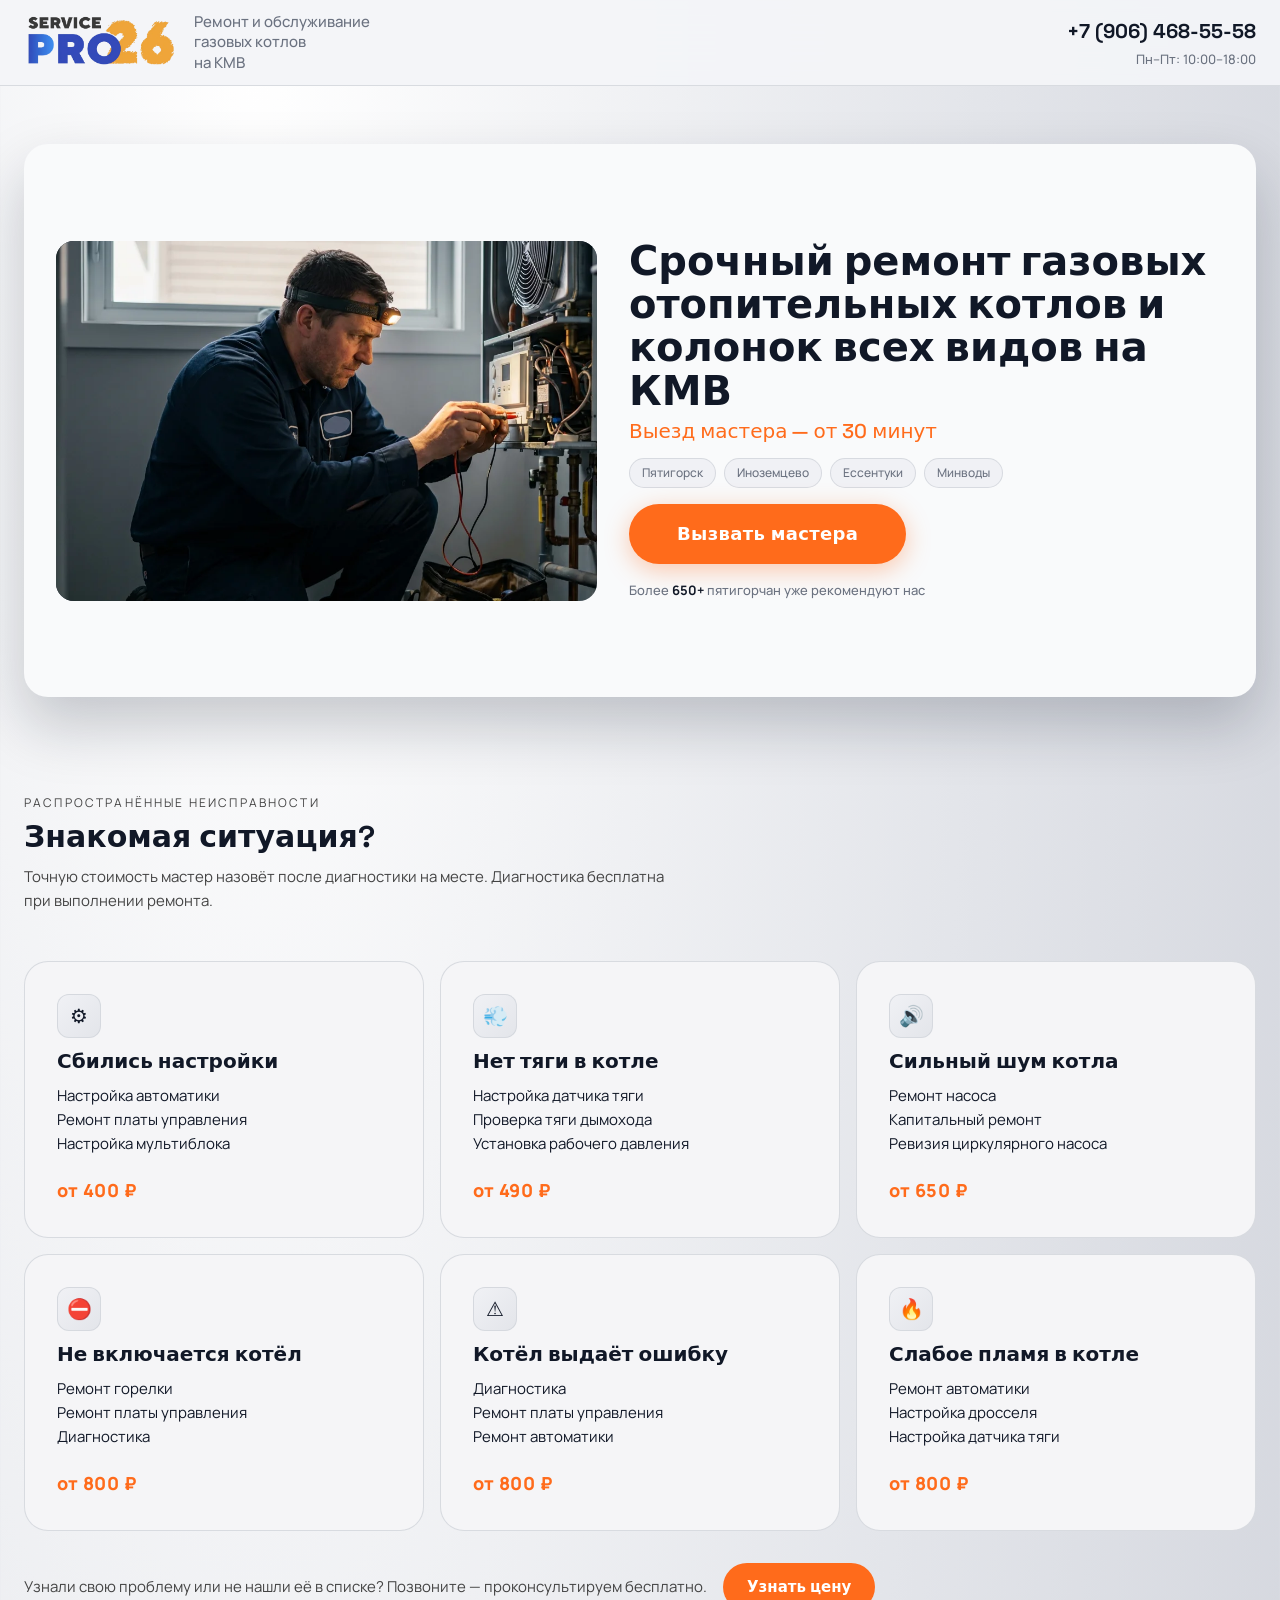
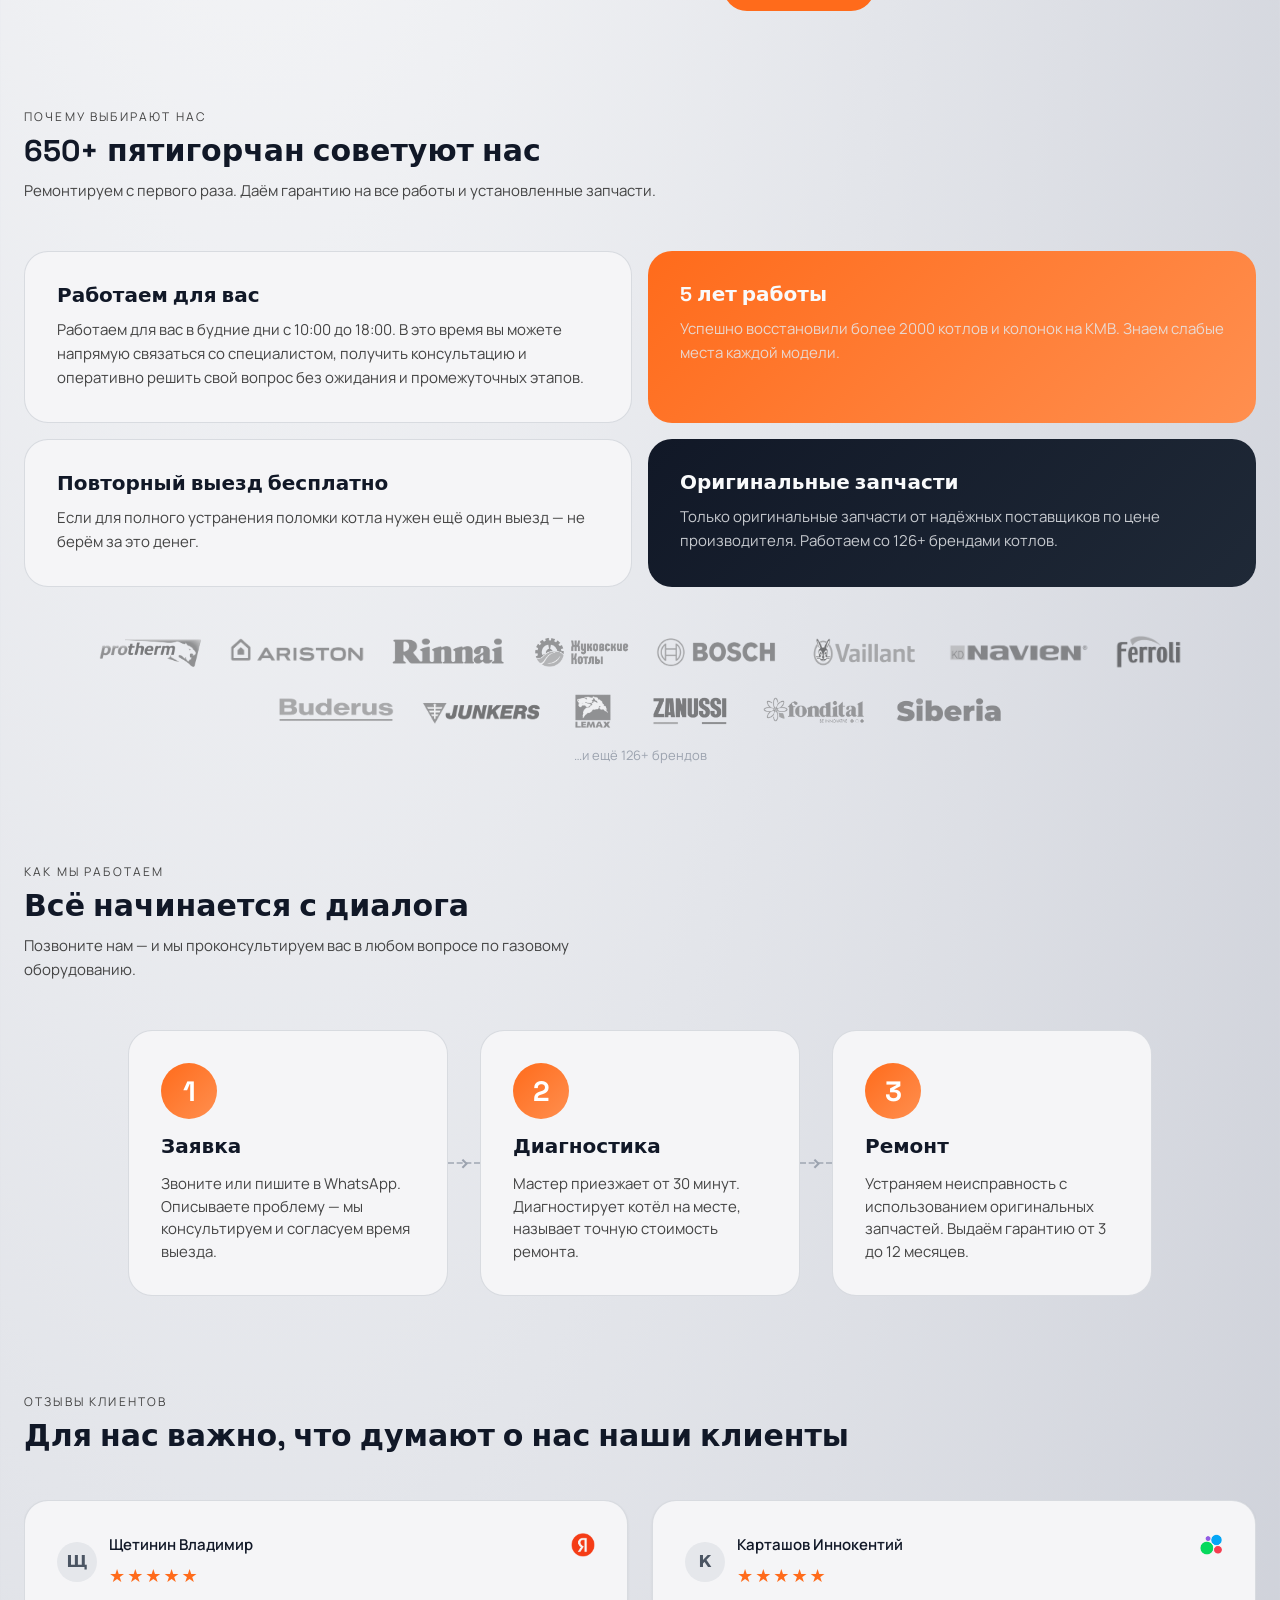
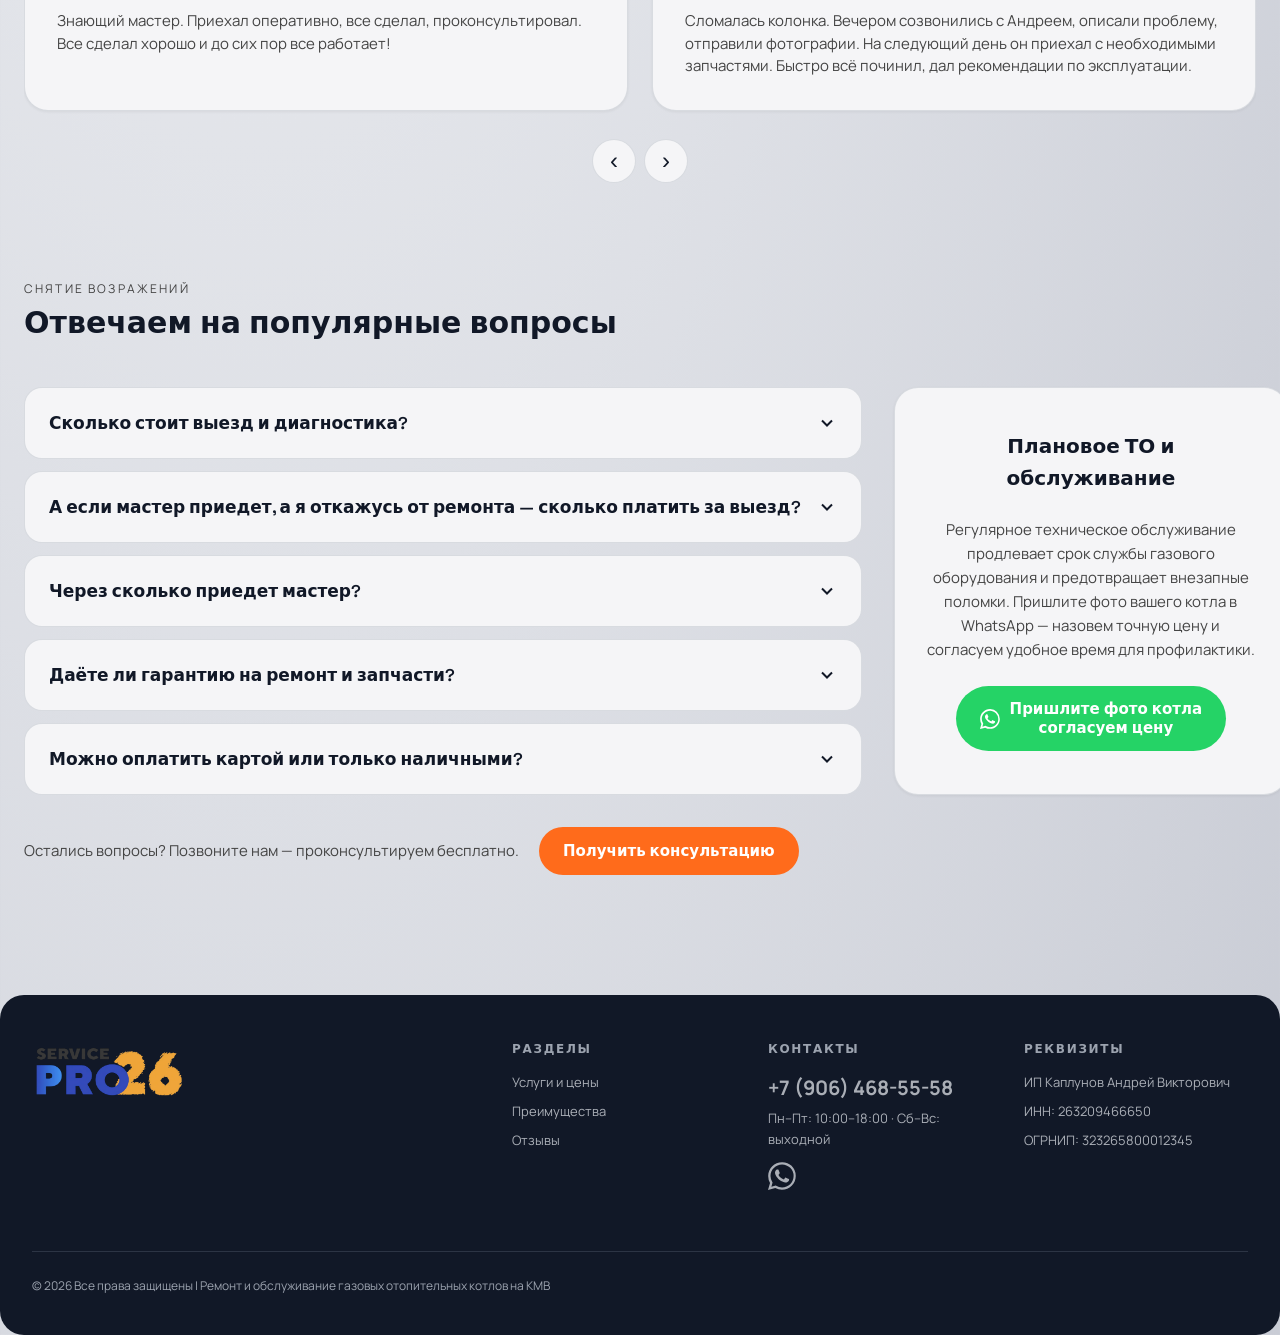
==== commit 687713b5: "content: update advantage card text per client request" ====
--- a/index.html
+++ b/index.html
@@ -175,8 +175,8 @@
       <div class="adv-grid">
         <article class="adv-card">
           <h3>Работаем для вас</h3>
-          <p>Чёткий и удобный график: понедельник–пятница с 10:00 до 18:00. Оставьте заявку в нерабочее время —
-            перезвоним в первый рабочий день.</p>
+          <p>Работаем для вас в будние дни с 10:00 до 18:00. В это время вы можете напрямую связаться со специалистом,
+            получить консультацию и оперативно решить свой вопрос без ожидания и промежуточных этапов.</p>
         </article>
 
         <article class="adv-card card-accent">
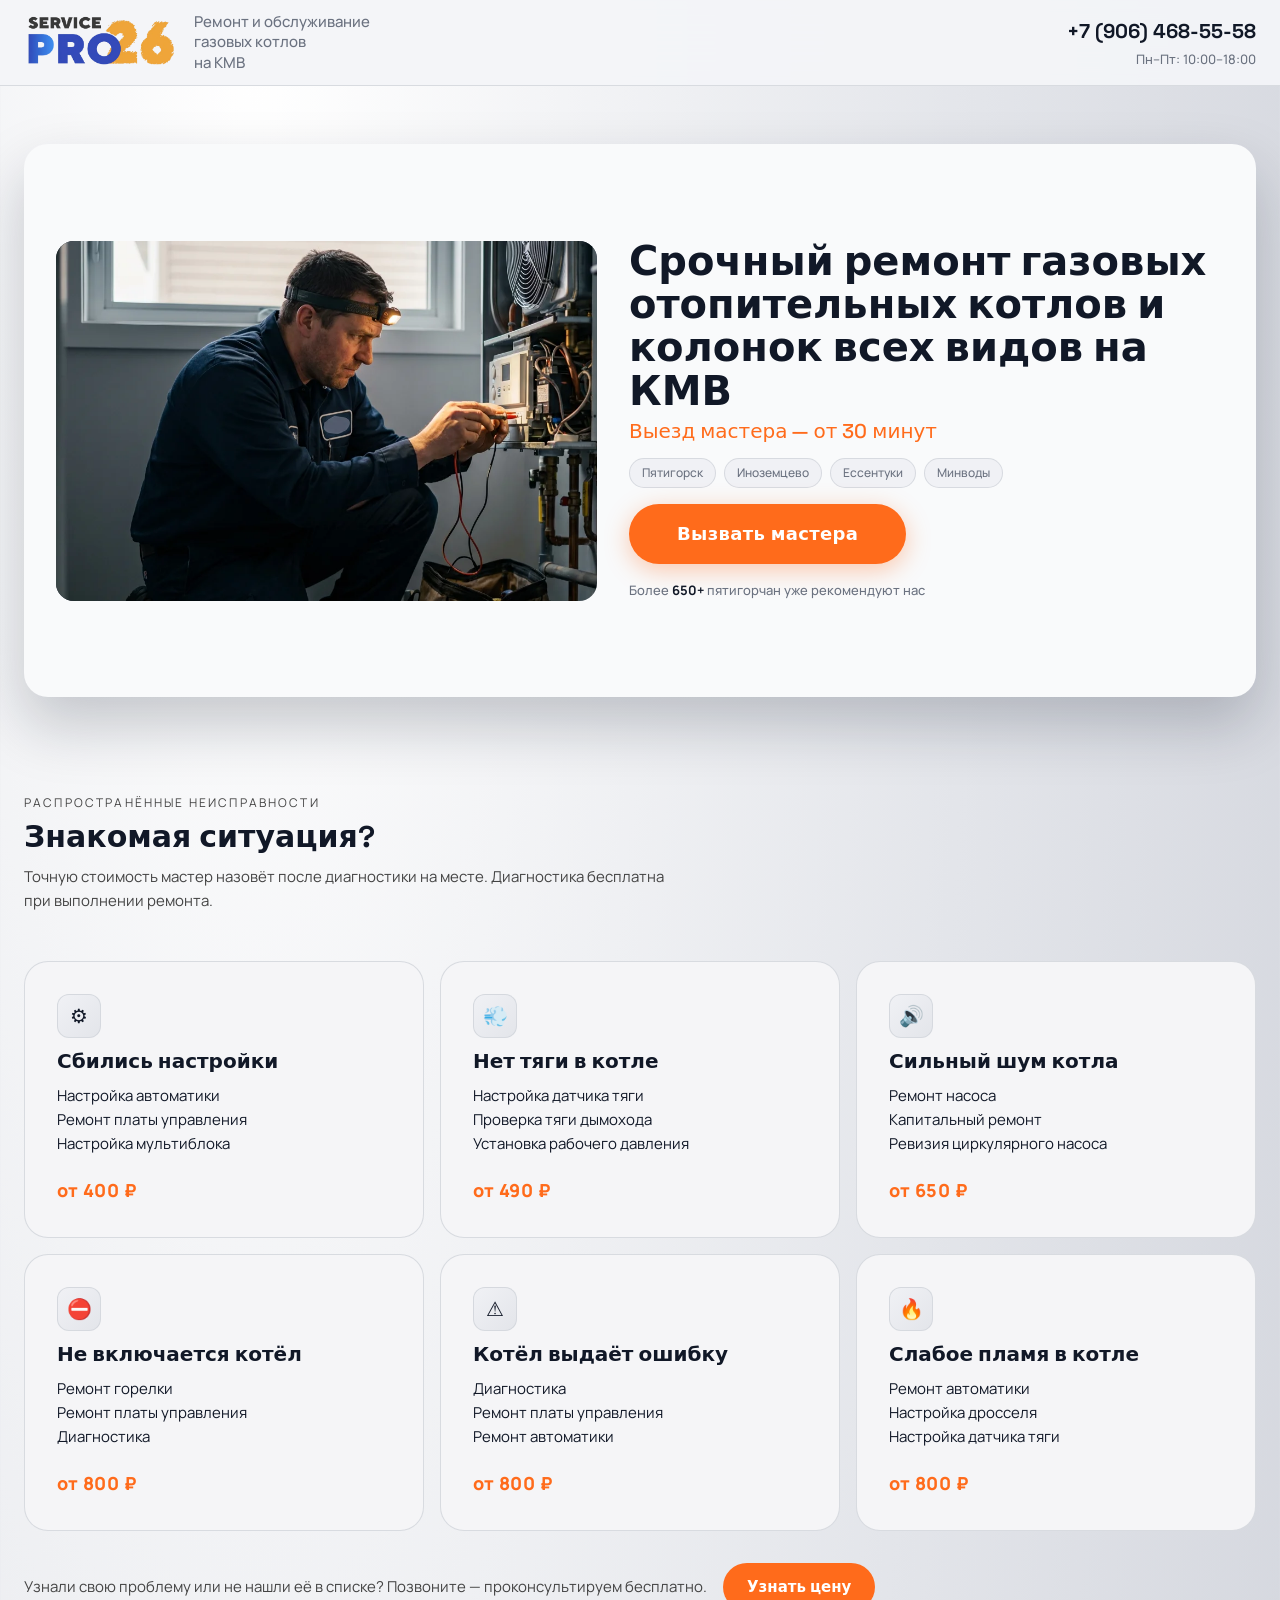
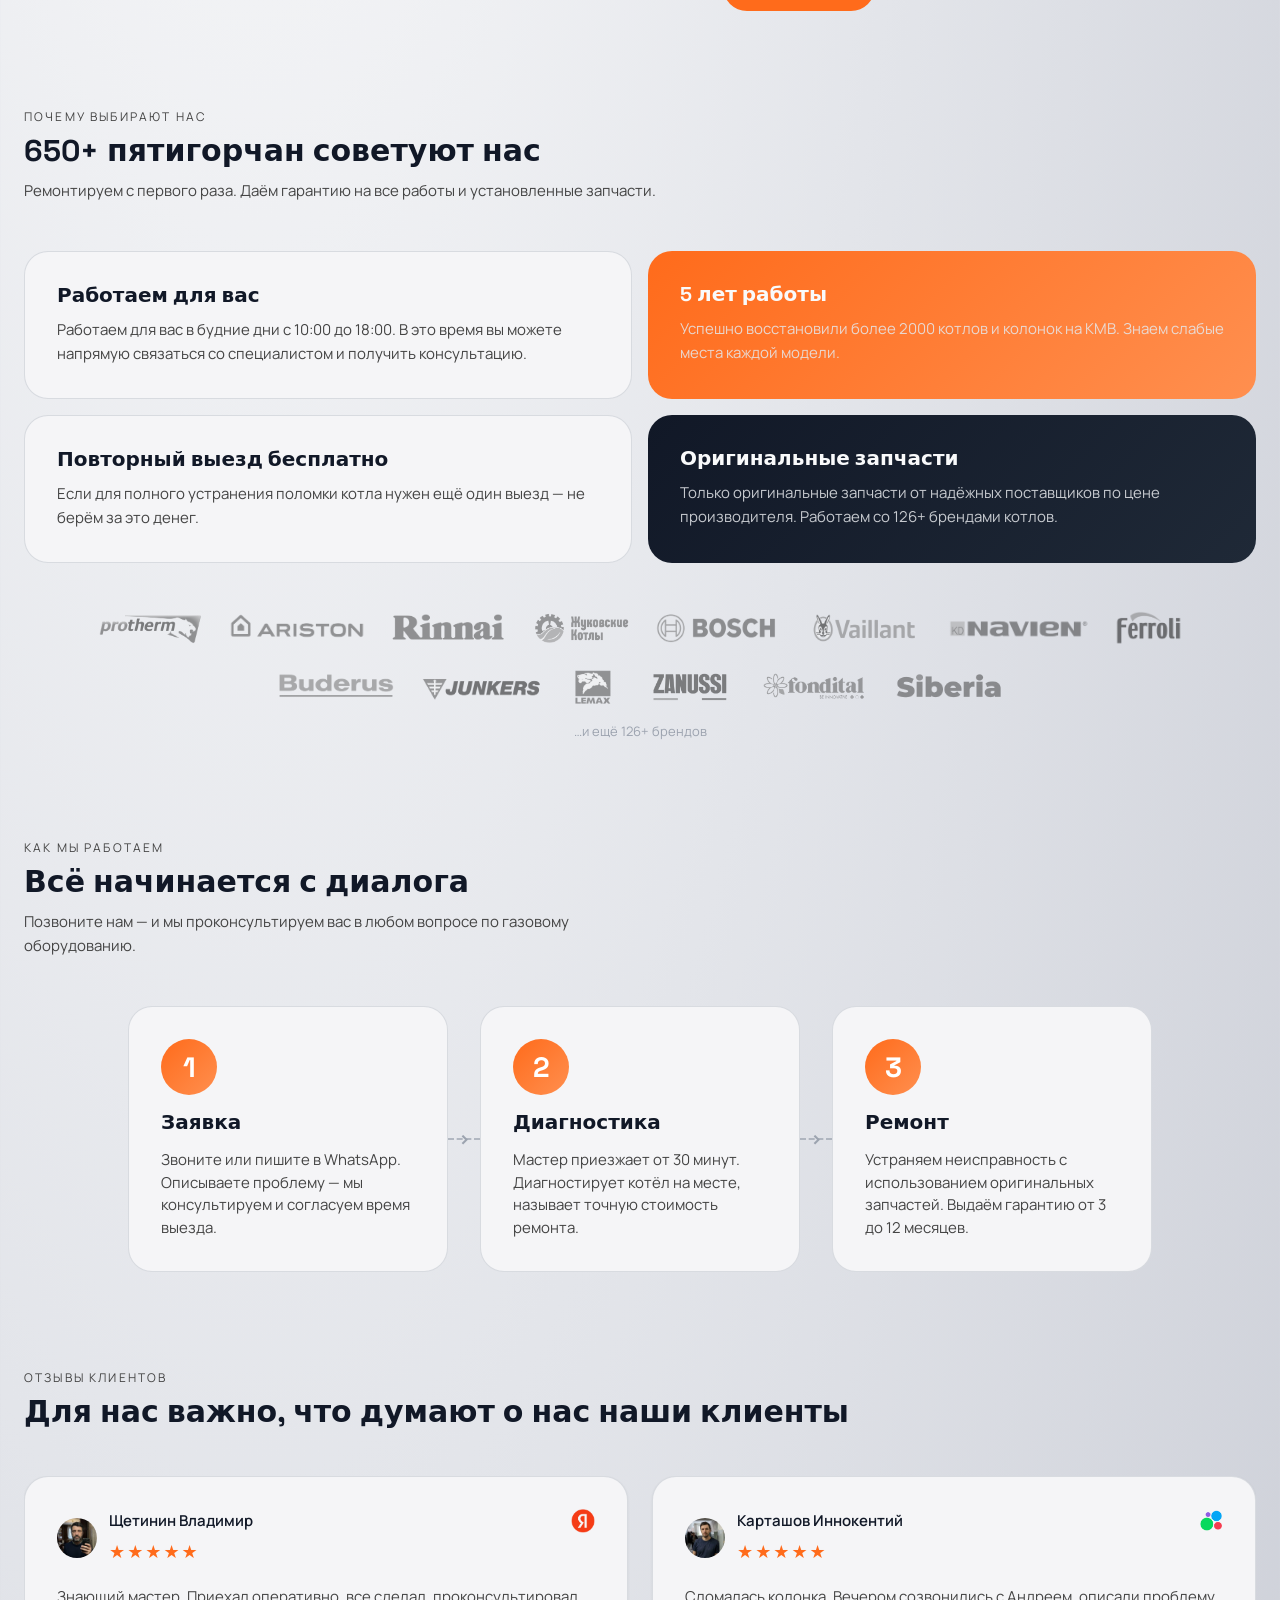
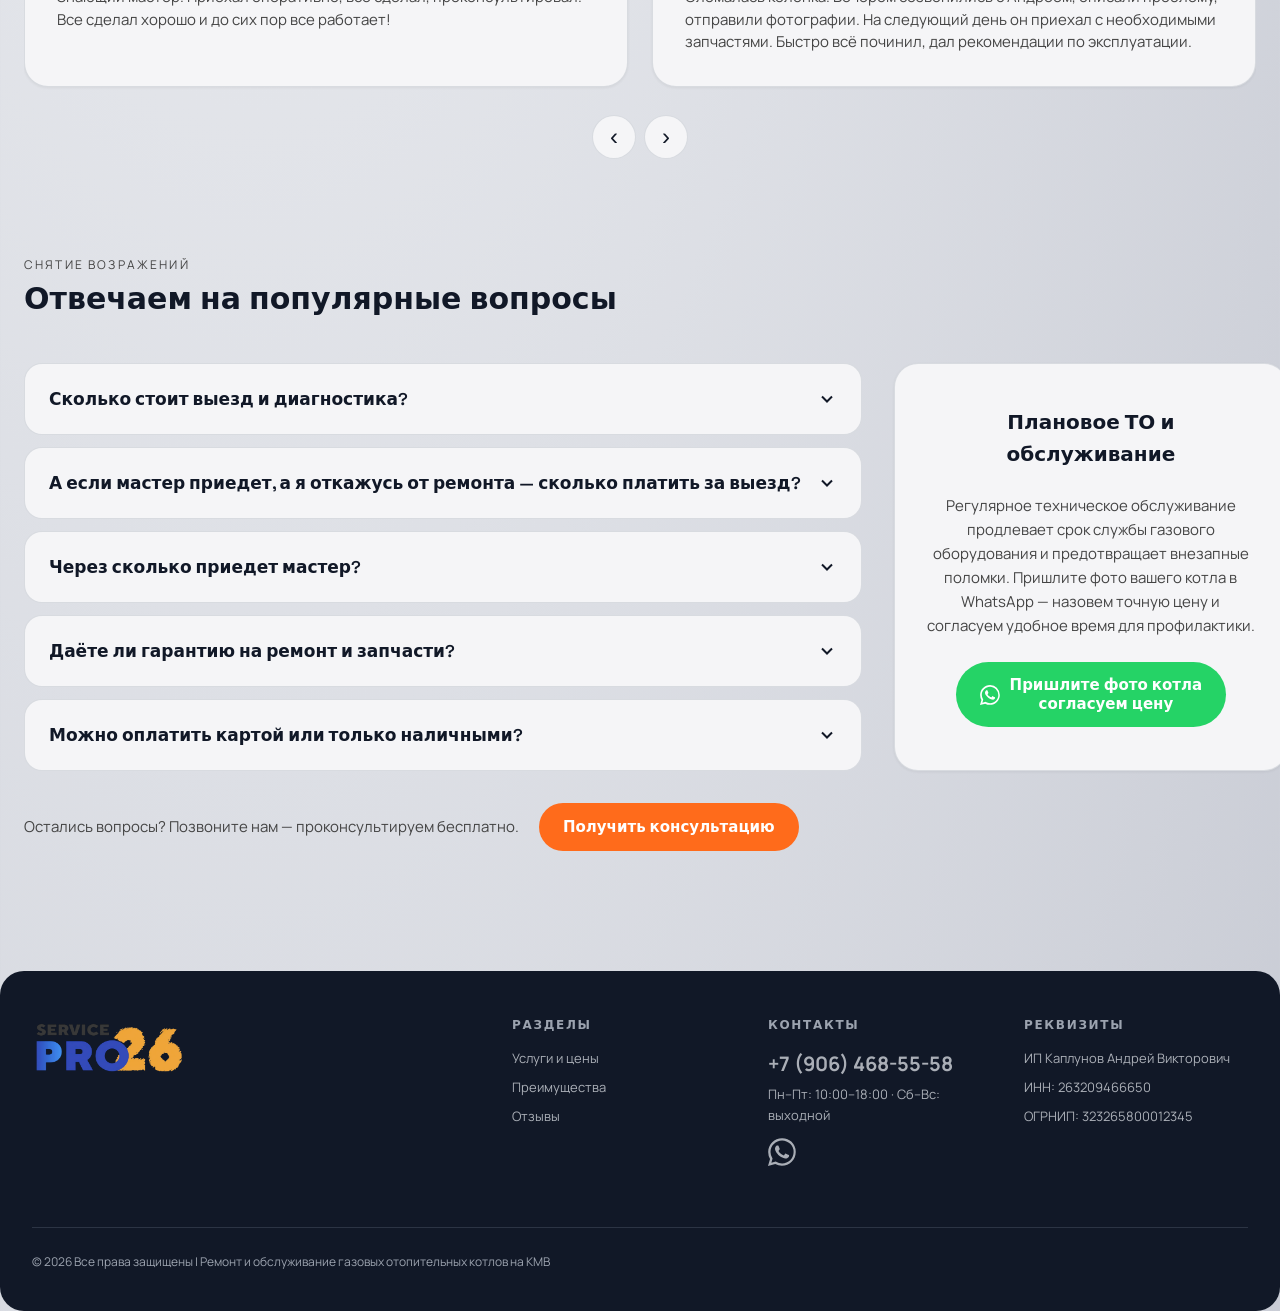
==== commit 23d422c5: "feat: replace text avatars with realistic user photos" ====
--- a/index.html
+++ b/index.html
@@ -175,8 +175,8 @@
       <div class="adv-grid">
         <article class="adv-card">
           <h3>Работаем для вас</h3>
-          <p>Работаем для вас в будние дни с 10:00 до 18:00. В это время вы можете напрямую связаться со специалистом,
-            получить консультацию и оперативно решить свой вопрос без ожидания и промежуточных этапов.</p>
+          <p>Работаем для вас в будние дни с 10:00 до 18:00. В это время вы можете напрямую связаться со специалистом и
+            получить консультацию.</p>
         </article>
 
         <article class="adv-card card-accent">
@@ -378,7 +378,8 @@
           <article class="review-card" role="listitem">
             <header class="review-header">
               <div class="review-author">
-                <div class="review-avatar" aria-hidden="true">Щ</div>
+                <img src="assets/avatars/1.webp" alt="Щетинин Владимир" class="review-avatar" width="40" height="40"
+                  loading="lazy">
                 <div>
                   <p class="review-name">Щетинин Владимир</p>
                   <div class="review-stars" aria-label="5 из 5">★★★★★</div>
@@ -396,7 +397,8 @@
           <article class="review-card" role="listitem">
             <header class="review-header">
               <div class="review-author">
-                <div class="review-avatar" aria-hidden="true">К</div>
+                <img src="assets/avatars/2.webp" alt="Карташов Иннокентий" class="review-avatar" width="40" height="40"
+                  loading="lazy">
                 <div>
                   <p class="review-name">Карташов Иннокентий</p>
                   <div class="review-stars" aria-label="5 из 5">★★★★★</div>
@@ -415,7 +417,8 @@
           <article class="review-card" role="listitem">
             <header class="review-header">
               <div class="review-author">
-                <div class="review-avatar" aria-hidden="true">С</div>
+                <img src="assets/avatars/3.webp" alt="Стерликов Александр" class="review-avatar" width="40" height="40"
+                  loading="lazy">
                 <div>
                   <p class="review-name">Стерликов Александр</p>
                   <div class="review-stars" aria-label="5 из 5">★★★★★</div>
@@ -434,7 +437,8 @@
           <article class="review-card" role="listitem">
             <header class="review-header">
               <div class="review-author">
-                <div class="review-avatar" aria-hidden="true">К</div>
+                <img src="assets/avatars/4.webp" alt="Клим Заика" class="review-avatar" width="40" height="40"
+                  loading="lazy">
                 <div>
                   <p class="review-name">Клим Заика</p>
                   <div class="review-stars" aria-label="5 из 5">★★★★★</div>
@@ -453,7 +457,8 @@
           <article class="review-card" role="listitem">
             <header class="review-header">
               <div class="review-author">
-                <div class="review-avatar" aria-hidden="true">Н</div>
+                <img src="assets/avatars/5.webp" alt="Набережный Константин" class="review-avatar" width="40"
+                  height="40" loading="lazy">
                 <div>
                   <p class="review-name">Набережный Константин</p>
                   <div class="review-stars" aria-label="5 из 5">★★★★★</div>
--- a/styles.css
+++ b/styles.css
@@ -776,6 +776,7 @@
   font-weight: 700;
   font-size: 1rem;
   flex-shrink: 0;
+  object-fit: cover;
 }
 
 .review-name {
@@ -1127,6 +1128,7 @@
 
   .adv-grid {
     grid-template-columns: 1fr;
+    grid-auto-rows: 1fr;
   }
 
   .step-card {
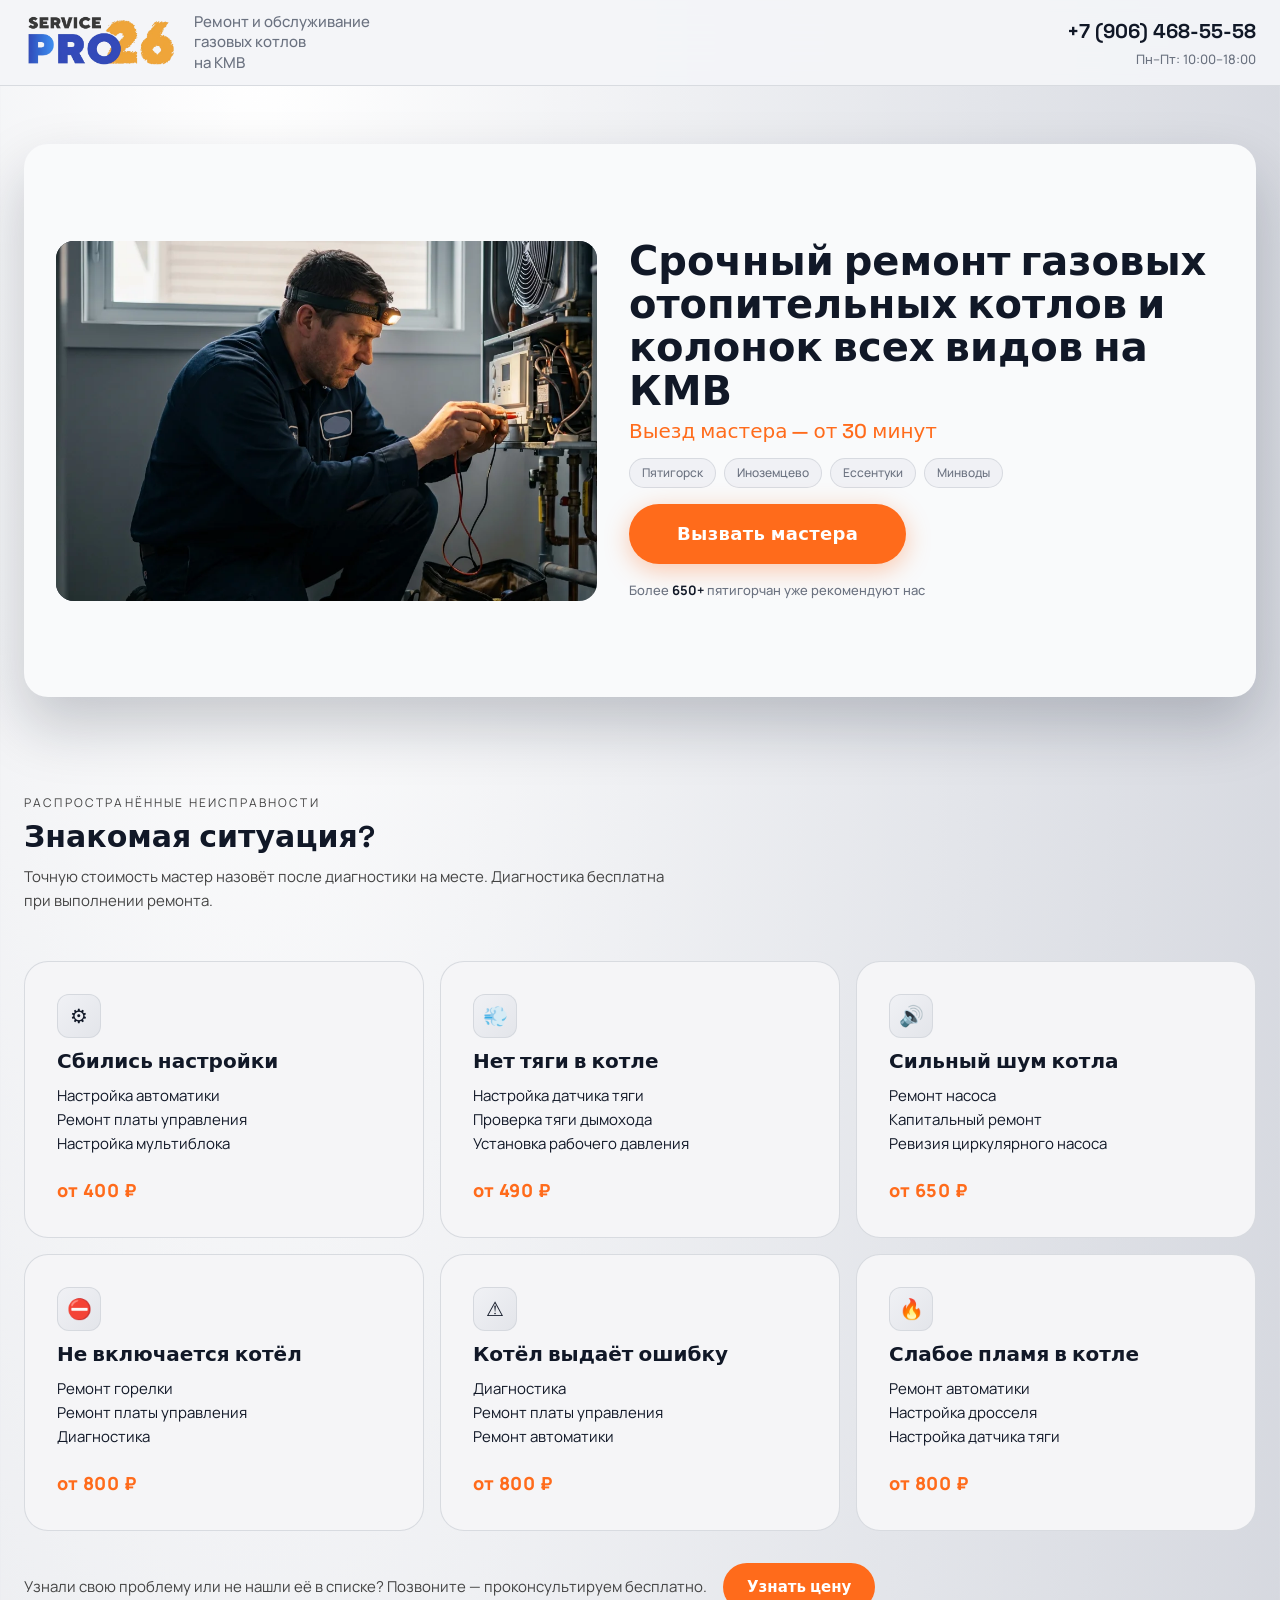
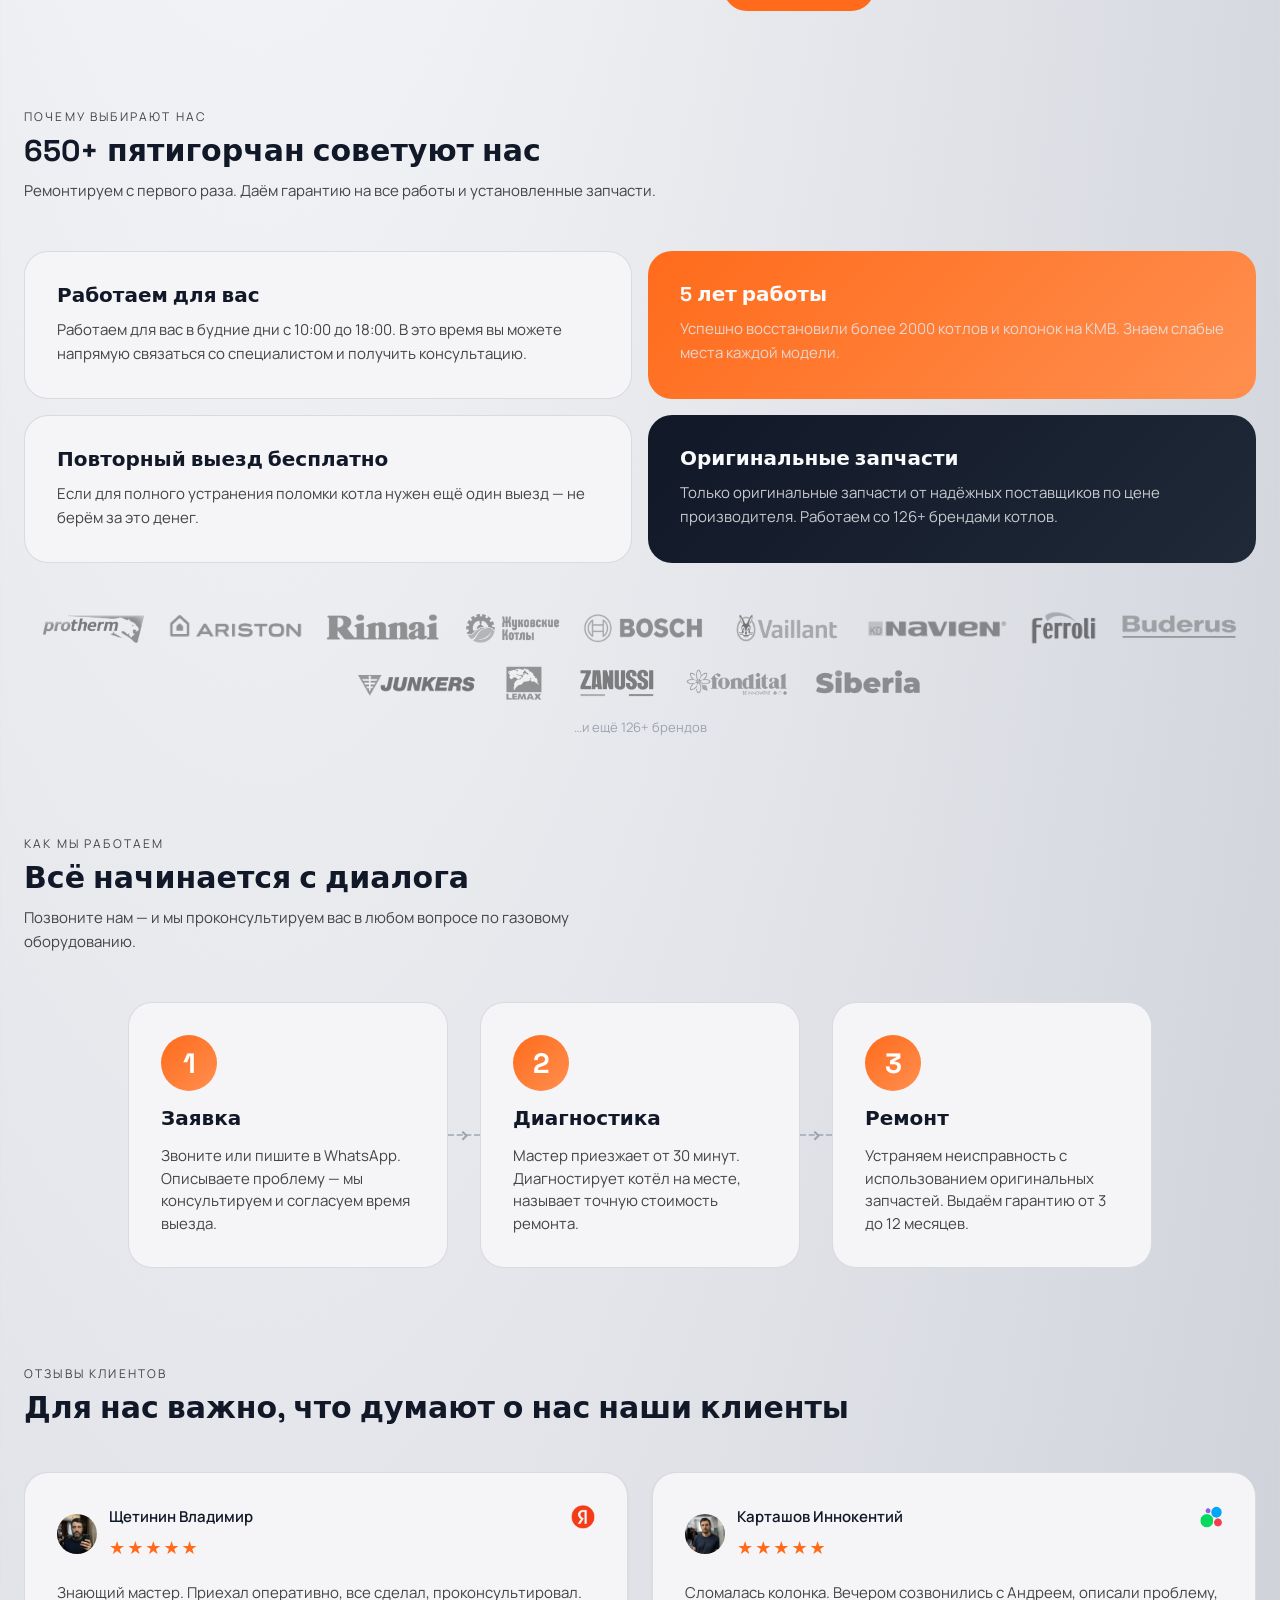
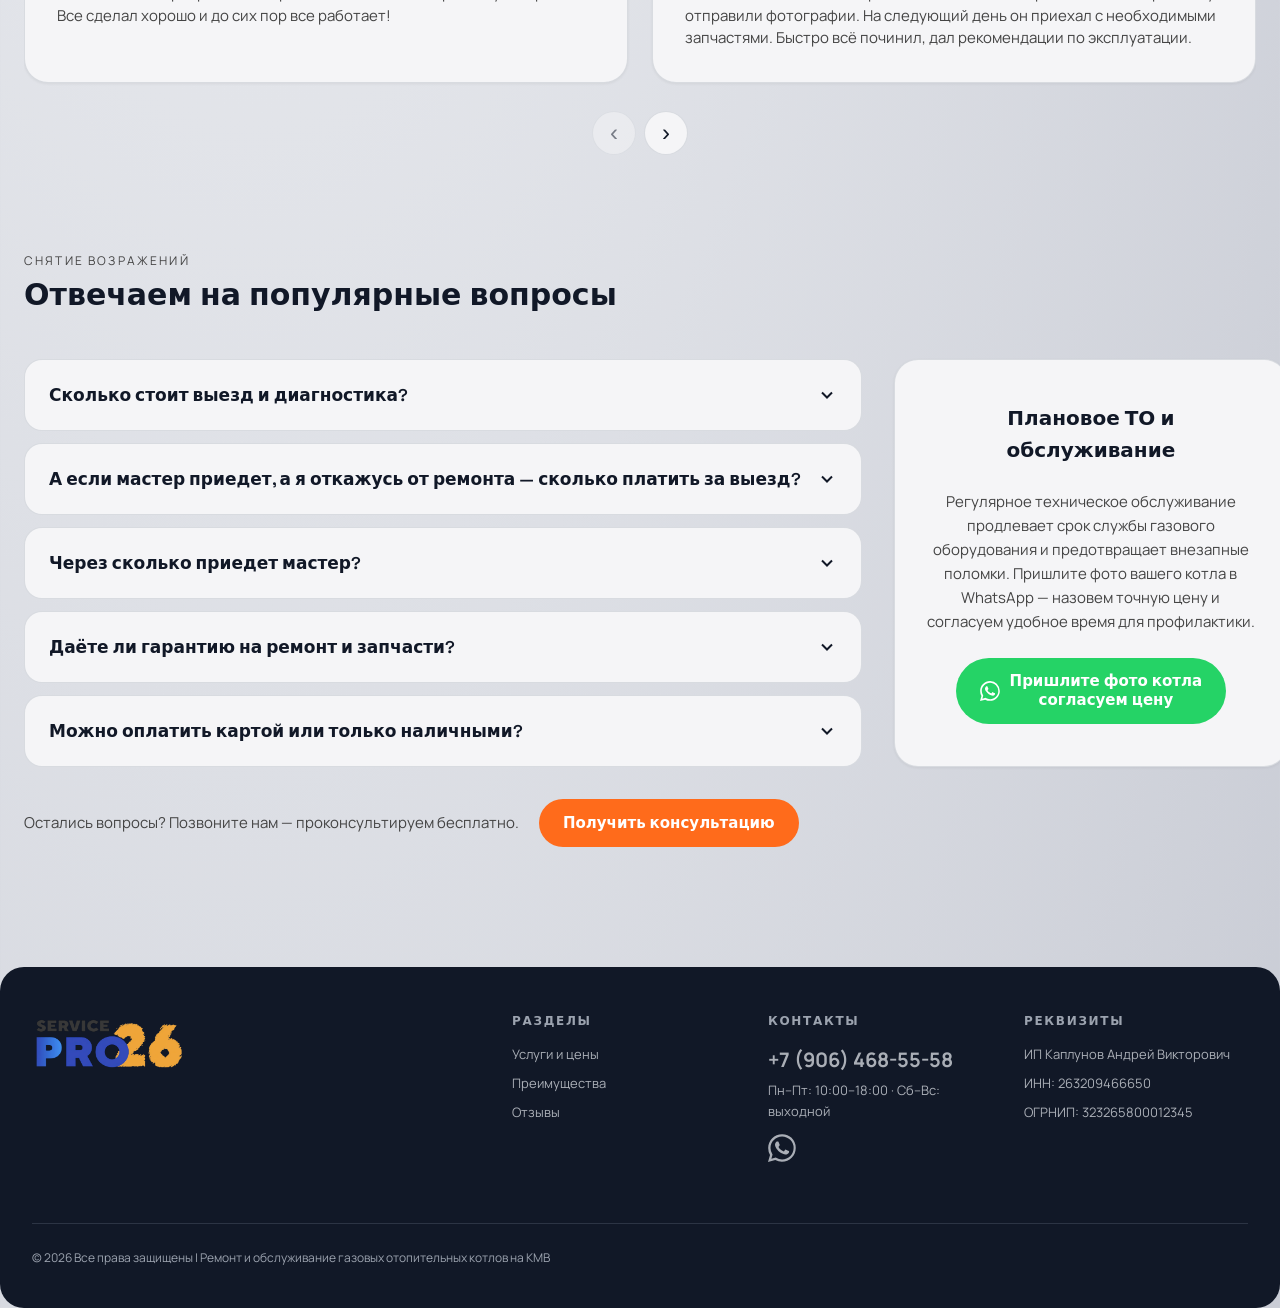
==== commit fbf7ec7f: "бок брендов" ====
--- a/index.html
+++ b/index.html
@@ -199,134 +199,80 @@
       <!-- Trust: логотипы брендов -->
       <div class="brand-logos-wrap">
 
-        <!-- Базовый серый слой -->
-        <div class="marquee-track-container">
-          <div class="brand-logos" role="list">
-            <div class="brand-logos-group">
-              <img src="assets/logos/logo_brand/1.webp" alt="Бренд 1" class="brand-logo" width="80" height="35"
-                loading="lazy">
-              <img src="assets/logos/logo_brand/2.webp" alt="Бренд 2" class="brand-logo" width="80" height="35"
-                loading="lazy">
-              <img src="assets/logos/logo_brand/3.webp" alt="Бренд 3" class="brand-logo" width="80" height="35"
-                loading="lazy">
-              <img src="assets/logos/logo_brand/4.webp" alt="Бренд 4" class="brand-logo" width="80" height="35"
-                loading="lazy">
-              <img src="assets/logos/logo_brand/5.webp" alt="Бренд 5" class="brand-logo" width="80" height="35"
-                loading="lazy">
-              <img src="assets/logos/logo_brand/6.webp" alt="Бренд 6" class="brand-logo" width="80" height="35"
-                loading="lazy">
-              <img src="assets/logos/logo_brand/7.webp" alt="Бренд 7" class="brand-logo" width="80" height="35"
-                loading="lazy">
-              <img src="assets/logos/logo_brand/8.webp" alt="Бренд 8" class="brand-logo" width="80" height="35"
-                loading="lazy">
-              <img src="assets/logos/logo_brand/9.webp" alt="Бренд 9" class="brand-logo" width="80" height="35"
-                loading="lazy">
-              <img src="assets/logos/logo_brand/10.webp" alt="Бренд 10" class="brand-logo" width="80" height="35"
-                loading="lazy">
-              <img src="assets/logos/logo_brand/11.webp" alt="Бренд 11" class="brand-logo" width="80" height="35"
-                loading="lazy">
-              <img src="assets/logos/logo_brand/12.webp" alt="Бренд 12" class="brand-logo" width="80" height="35"
-                loading="lazy">
-              <img src="assets/logos/logo_brand/13.webp" alt="Бренд 13" class="brand-logo" width="80" height="35"
-                loading="lazy">
-              <img src="assets/logos/logo_brand/14.webp" alt="Бренд 14" class="brand-logo" width="80" height="35"
-                loading="lazy">
-            </div>
-            <div class="brand-logos-group brand-logos-clone" aria-hidden="true">
-              <img src="assets/logos/logo_brand/1.webp" alt="Бренд 1" class="brand-logo" width="80" height="35"
-                loading="lazy">
-              <img src="assets/logos/logo_brand/2.webp" alt="Бренд 2" class="brand-logo" width="80" height="35"
-                loading="lazy">
-              <img src="assets/logos/logo_brand/3.webp" alt="Бренд 3" class="brand-logo" width="80" height="35"
-                loading="lazy">
-              <img src="assets/logos/logo_brand/4.webp" alt="Бренд 4" class="brand-logo" width="80" height="35"
-                loading="lazy">
-              <img src="assets/logos/logo_brand/5.webp" alt="Бренд 5" class="brand-logo" width="80" height="35"
-                loading="lazy">
-              <img src="assets/logos/logo_brand/6.webp" alt="Бренд 6" class="brand-logo" width="80" height="35"
-                loading="lazy">
-              <img src="assets/logos/logo_brand/7.webp" alt="Бренд 7" class="brand-logo" width="80" height="35"
-                loading="lazy">
-              <img src="assets/logos/logo_brand/8.webp" alt="Бренд 8" class="brand-logo" width="80" height="35"
-                loading="lazy">
-              <img src="assets/logos/logo_brand/9.webp" alt="Бренд 9" class="brand-logo" width="80" height="35"
-                loading="lazy">
-              <img src="assets/logos/logo_brand/10.webp" alt="Бренд 10" class="brand-logo" width="80" height="35"
-                loading="lazy">
-              <img src="assets/logos/logo_brand/11.webp" alt="Бренд 11" class="brand-logo" width="80" height="35"
-                loading="lazy">
-              <img src="assets/logos/logo_brand/12.webp" alt="Бренд 12" class="brand-logo" width="80" height="35"
-                loading="lazy">
-              <img src="assets/logos/logo_brand/13.webp" alt="Бренд 13" class="brand-logo" width="80" height="35"
-                loading="lazy">
-              <img src="assets/logos/logo_brand/14.webp" alt="Бренд 14" class="brand-logo" width="80" height="35"
-                loading="lazy">
-            </div>
+        <!-- Серый базовый трек -->
+        <div class="brand-marquee-track">
+          <div class="brand-logo-set">
+            <img src="assets/logos/logo_brand/1.webp" alt="Бренд 1" class="brand-logo" width="80" height="35" loading="eager">
+            <img src="assets/logos/logo_brand/2.webp" alt="Бренд 2" class="brand-logo" width="80" height="35" loading="eager">
+            <img src="assets/logos/logo_brand/3.webp" alt="Бренд 3" class="brand-logo" width="80" height="35" loading="eager">
+            <img src="assets/logos/logo_brand/4.webp" alt="Бренд 4" class="brand-logo" width="80" height="35" loading="eager">
+            <img src="assets/logos/logo_brand/5.webp" alt="Бренд 5" class="brand-logo" width="80" height="35" loading="eager">
+            <img src="assets/logos/logo_brand/6.webp" alt="Бренд 6" class="brand-logo" width="80" height="35" loading="eager">
+            <img src="assets/logos/logo_brand/7.webp" alt="Бренд 7" class="brand-logo" width="80" height="35" loading="eager">
+            <img src="assets/logos/logo_brand/8.webp" alt="Бренд 8" class="brand-logo" width="80" height="35" loading="eager">
+            <img src="assets/logos/logo_brand/9.webp" alt="Бренд 9" class="brand-logo" width="80" height="35" loading="eager">
+            <img src="assets/logos/logo_brand/10.webp" alt="Бренд 10" class="brand-logo" width="80" height="35" loading="eager">
+            <img src="assets/logos/logo_brand/11.webp" alt="Бренд 11" class="brand-logo" width="80" height="35" loading="eager">
+            <img src="assets/logos/logo_brand/12.webp" alt="Бренд 12" class="brand-logo" width="80" height="35" loading="eager">
+            <img src="assets/logos/logo_brand/13.webp" alt="Бренд 13" class="brand-logo" width="80" height="35" loading="eager">
+            <img src="assets/logos/logo_brand/14.webp" alt="Бренд 14" class="brand-logo" width="80" height="35" loading="eager">
           </div>
-        </div>
-
-        <!-- Цветной слой, виден только по центру (маска на контейнере) -->
-        <div class="marquee-track-container marquee-colored-container brand-logos-clone" aria-hidden="true" role="none">
-          <div class="brand-logos brand-logos--colored-track">
-            <div class="brand-logos-group">
-              <img src="assets/logos/logo_brand/1.webp" alt="Бренд 1" class="brand-logo" width="80" height="35"
-                loading="lazy">
-              <img src="assets/logos/logo_brand/2.webp" alt="Бренд 2" class="brand-logo" width="80" height="35"
-                loading="lazy">
-              <img src="assets/logos/logo_brand/3.webp" alt="Бренд 3" class="brand-logo" width="80" height="35"
-                loading="lazy">
-              <img src="assets/logos/logo_brand/4.webp" alt="Бренд 4" class="brand-logo" width="80" height="35"
-                loading="lazy">
-              <img src="assets/logos/logo_brand/5.webp" alt="Бренд 5" class="brand-logo" width="80" height="35"
-                loading="lazy">
-              <img src="assets/logos/logo_brand/6.webp" alt="Бренд 6" class="brand-logo" width="80" height="35"
-                loading="lazy">
-              <img src="assets/logos/logo_brand/7.webp" alt="Бренд 7" class="brand-logo" width="80" height="35"
-                loading="lazy">
-              <img src="assets/logos/logo_brand/8.webp" alt="Бренд 8" class="brand-logo" width="80" height="35"
-                loading="lazy">
-              <img src="assets/logos/logo_brand/9.webp" alt="Бренд 9" class="brand-logo" width="80" height="35"
-                loading="lazy">
-              <img src="assets/logos/logo_brand/10.webp" alt="Бренд 10" class="brand-logo" width="80" height="35"
-                loading="lazy">
-              <img src="assets/logos/logo_brand/11.webp" alt="Бренд 11" class="brand-logo" width="80" height="35"
-                loading="lazy">
-              <img src="assets/logos/logo_brand/12.webp" alt="Бренд 12" class="brand-logo" width="80" height="35"
-                loading="lazy">
-              <img src="assets/logos/logo_brand/13.webp" alt="Бренд 13" class="brand-logo" width="80" height="35"
-                loading="lazy">
-              <img src="assets/logos/logo_brand/14.webp" alt="Бренд 14" class="brand-logo" width="80" height="35"
-                loading="lazy">
-            </div>
-            <div class="brand-logos-group brand-logos-clone" aria-hidden="true">
-              <img src="assets/logos/logo_brand/1.webp" alt="Бренд 1" class="brand-logo" width="80" height="35"
-                loading="lazy">
-              <img src="assets/logos/logo_brand/2.webp" alt="Бренд 2" class="brand-logo" width="80" height="35"
-                loading="lazy">
-              <img src="assets/logos/logo_brand/3.webp" alt="Бренд 3" class="brand-logo" width="80" height="35"
-                loading="lazy">
-              <img src="assets/logos/logo_brand/4.webp" alt="Бренд 4" class="brand-logo" width="80" height="35"
-                loading="lazy">
-              <img src="assets/logos/logo_brand/5.webp" alt="Бренд 5" class="brand-logo" width="80" height="35"
-                loading="lazy">
-              <img src="assets/logos/logo_brand/6.webp" alt="Бренд 6" class="brand-logo" width="80" height="35"
-                loading="lazy">
-              <img src="assets/logos/logo_brand/7.webp" alt="Бренд 7" class="brand-logo" width="80" height="35"
-                loading="lazy">
-              <img src="assets/logos/logo_brand/8.webp" alt="Бренд 8" class="brand-logo" width="80" height="35"
-                loading="lazy">
-              <img src="assets/logos/logo_brand/9.webp" alt="Бренд 9" class="brand-logo" width="80" height="35"
-                loading="lazy">
-              <img src="assets/logos/logo_brand/10.webp" alt="Бренд 10" class="brand-logo" width="80" height="35"
-                loading="lazy">
-              <img src="assets/logos/logo_brand/11.webp" alt="Бренд 11" class="brand-logo" width="80" height="35"
-                loading="lazy">
-              <img src="assets/logos/logo_brand/12.webp" alt="Бренд 12" class="brand-logo" width="80" height="35"
-                loading="lazy">
-              <img src="assets/logos/logo_brand/13.webp" alt="Бренд 13" class="brand-logo" width="80" height="35"
-                loading="lazy">
-              <img src="assets/logos/logo_brand/14.webp" alt="Бренд 14" class="brand-logo" width="80" height="35"
-                loading="lazy">
+          <div class="brand-logo-set" aria-hidden="true">
+            <img src="assets/logos/logo_brand/1.webp" alt="" class="brand-logo" width="80" height="35" loading="eager">
+            <img src="assets/logos/logo_brand/2.webp" alt="" class="brand-logo" width="80" height="35" loading="eager">
+            <img src="assets/logos/logo_brand/3.webp" alt="" class="brand-logo" width="80" height="35" loading="eager">
+            <img src="assets/logos/logo_brand/4.webp" alt="" class="brand-logo" width="80" height="35" loading="eager">
+            <img src="assets/logos/logo_brand/5.webp" alt="" class="brand-logo" width="80" height="35" loading="eager">
+            <img src="assets/logos/logo_brand/6.webp" alt="" class="brand-logo" width="80" height="35" loading="eager">
+            <img src="assets/logos/logo_brand/7.webp" alt="" class="brand-logo" width="80" height="35" loading="eager">
+            <img src="assets/logos/logo_brand/8.webp" alt="" class="brand-logo" width="80" height="35" loading="eager">
+            <img src="assets/logos/logo_brand/9.webp" alt="" class="brand-logo" width="80" height="35" loading="eager">
+            <img src="assets/logos/logo_brand/10.webp" alt="" class="brand-logo" width="80" height="35" loading="eager">
+            <img src="assets/logos/logo_brand/11.webp" alt="" class="brand-logo" width="80" height="35" loading="eager">
+            <img src="assets/logos/logo_brand/12.webp" alt="" class="brand-logo" width="80" height="35" loading="eager">
+            <img src="assets/logos/logo_brand/13.webp" alt="" class="brand-logo" width="80" height="35" loading="eager">
+            <img src="assets/logos/logo_brand/14.webp" alt="" class="brand-logo" width="80" height="35" loading="eager">
+          </div>
+        </div>
+
+        <!--
+          Цветное окно: растянуто на всю ширину экрана (left:0 right:0),
+          поэтому 50% в маске = 50% ШИРИНЫ ЭКРАНА, а не ширины трека.
+          Внутри — отдельный анимированный трек (та же анимация = идеальный sync).
+        -->
+        <div class="brand-marquee-color" aria-hidden="true">
+          <div class="brand-marquee-track">
+            <div class="brand-logo-set">
+              <img src="assets/logos/logo_brand/1.webp" alt="" class="brand-logo" width="80" height="35" loading="eager">
+              <img src="assets/logos/logo_brand/2.webp" alt="" class="brand-logo" width="80" height="35" loading="eager">
+              <img src="assets/logos/logo_brand/3.webp" alt="" class="brand-logo" width="80" height="35" loading="eager">
+              <img src="assets/logos/logo_brand/4.webp" alt="" class="brand-logo" width="80" height="35" loading="eager">
+              <img src="assets/logos/logo_brand/5.webp" alt="" class="brand-logo" width="80" height="35" loading="eager">
+              <img src="assets/logos/logo_brand/6.webp" alt="" class="brand-logo" width="80" height="35" loading="eager">
+              <img src="assets/logos/logo_brand/7.webp" alt="" class="brand-logo" width="80" height="35" loading="eager">
+              <img src="assets/logos/logo_brand/8.webp" alt="" class="brand-logo" width="80" height="35" loading="eager">
+              <img src="assets/logos/logo_brand/9.webp" alt="" class="brand-logo" width="80" height="35" loading="eager">
+              <img src="assets/logos/logo_brand/10.webp" alt="" class="brand-logo" width="80" height="35" loading="eager">
+              <img src="assets/logos/logo_brand/11.webp" alt="" class="brand-logo" width="80" height="35" loading="eager">
+              <img src="assets/logos/logo_brand/12.webp" alt="" class="brand-logo" width="80" height="35" loading="eager">
+              <img src="assets/logos/logo_brand/13.webp" alt="" class="brand-logo" width="80" height="35" loading="eager">
+              <img src="assets/logos/logo_brand/14.webp" alt="" class="brand-logo" width="80" height="35" loading="eager">
+            </div>
+            <div class="brand-logo-set" aria-hidden="true">
+              <img src="assets/logos/logo_brand/1.webp" alt="" class="brand-logo" width="80" height="35" loading="eager">
+              <img src="assets/logos/logo_brand/2.webp" alt="" class="brand-logo" width="80" height="35" loading="eager">
+              <img src="assets/logos/logo_brand/3.webp" alt="" class="brand-logo" width="80" height="35" loading="eager">
+              <img src="assets/logos/logo_brand/4.webp" alt="" class="brand-logo" width="80" height="35" loading="eager">
+              <img src="assets/logos/logo_brand/5.webp" alt="" class="brand-logo" width="80" height="35" loading="eager">
+              <img src="assets/logos/logo_brand/6.webp" alt="" class="brand-logo" width="80" height="35" loading="eager">
+              <img src="assets/logos/logo_brand/7.webp" alt="" class="brand-logo" width="80" height="35" loading="eager">
+              <img src="assets/logos/logo_brand/8.webp" alt="" class="brand-logo" width="80" height="35" loading="eager">
+              <img src="assets/logos/logo_brand/9.webp" alt="" class="brand-logo" width="80" height="35" loading="eager">
+              <img src="assets/logos/logo_brand/10.webp" alt="" class="brand-logo" width="80" height="35" loading="eager">
+              <img src="assets/logos/logo_brand/11.webp" alt="" class="brand-logo" width="80" height="35" loading="eager">
+              <img src="assets/logos/logo_brand/12.webp" alt="" class="brand-logo" width="80" height="35" loading="eager">
+              <img src="assets/logos/logo_brand/13.webp" alt="" class="brand-logo" width="80" height="35" loading="eager">
+              <img src="assets/logos/logo_brand/14.webp" alt="" class="brand-logo" width="80" height="35" loading="eager">
             </div>
           </div>
         </div>
--- a/styles.css
+++ b/styles.css
@@ -589,29 +589,34 @@
 .brand-logos-wrap {
   margin-top: var(--s-48);
   width: 100%;
-  position: relative;
-}
-
-.brand-logos {
-  display: flex;
+}
+
+/* Десктоп: первый набор — статичная flex-сетка по центру; клон скрыт */
+.brand-marquee-track {
+  display: contents;
+}
+
+/* Цветное окно скрыто на десктопе */
+.brand-marquee-color {
+  display: none;
+}
+
+.brand-logo-set {
+  display: flex;
+  flex-wrap: wrap;
   justify-content: center;
-  flex-wrap: wrap;
-  gap: var(--s-24);
   align-items: center;
-}
-
-.brand-logos-group {
-  display: contents;
-}
-
-.brand-logos-clone {
+  gap: var(--s-20);
+}
+
+.brand-logo-set + .brand-logo-set {
   display: none;
 }
 
 .brand-logo {
-  max-height: 35px;
+  height: 35px;
   width: auto;
-  height: auto;
+  flex-shrink: 0;
   object-fit: contain;
   filter: grayscale(100%);
   opacity: 0.5;
@@ -1408,97 +1413,91 @@
     justify-items: stretch;
   }
 
-  /* Логотипы брендов: бесконечная бегущая строка с цветным центром ── */
+  /* Логотипы брендов: бесконечная бегущая строка ── */
   .brand-logos-wrap {
     margin-top: var(--s-32);
     margin-left: calc(-1 * var(--page-padding-x));
     margin-right: calc(-1 * var(--page-padding-x));
+    overflow: hidden;
     position: relative;
-    overflow: hidden;
-  }
-
-  /* Серый (базовый) слой — затухает по краям */
-  .marquee-track-container {
-    overflow: hidden;
+    /* Fade-out по краям: применяется ко всему слою, включая цветной трек */
+    -webkit-mask-image: linear-gradient(to right, transparent 0%, black 12%, black 88%, transparent 100%);
     mask-image: linear-gradient(to right, transparent 0%, black 12%, black 88%, transparent 100%);
-    -webkit-mask-image: linear-gradient(to right, transparent 0%, black 12%, black 88%, transparent 100%);
-  }
-
-  /* Цветной слой — абсолютно поверх серого, виден только по центру */
-  .marquee-colored-container {
-    display: block !important;
-    position: absolute !important;
+  }
+
+  /*
+    Оба трека (серый + цветной) используют одинаковую анимацию → идеальный sync.
+    Трек содержит 2 набора; translateX(-50%) = ровно один набор = бесшовный цикл.
+  */
+  .brand-marquee-track {
+    display: flex;
+    flex-wrap: nowrap;
+    width: max-content;
+    animation: brand-marquee 28s linear infinite;
+    -webkit-backface-visibility: hidden;
+    backface-visibility: hidden;
+  }
+
+  /*
+    Цветное окно: position absolute + left:0 + right:0 → ширина = ширина экрана.
+    Именно поэтому calc(50% - 95px) = 50% ЭКРАНА минус 95px — правильно!
+    overflow:hidden обрезает анимированный внутренний трек до ширины экрана.
+    Маска: ширина подписи «…и ещё 126+ брендов» (~150px) + 20px с каждой стороны → ±95px от центра.
+  */
+  .brand-marquee-color {
+    display: block;
+    position: absolute;
     top: 0;
     left: 0;
     right: 0;
-    height: auto;
+    overflow: hidden;
     pointer-events: none;
-    z-index: 2;
-    overflow: hidden;
-    /* Маска: цветная полоса по ширине надписи «126+ брендов» ± 30px → 21%–79% */
-    mask-image: linear-gradient(to right, transparent 16%, black 21%, black 79%, transparent 84%);
-    -webkit-mask-image: linear-gradient(to right, transparent 16%, black 21%, black 79%, transparent 84%);
-  }
-
-  .marquee-colored-container .brand-logo {
-    filter: grayscale(0) !important;
+    -webkit-mask-image: linear-gradient(to right,
+      transparent  calc(50% - 125px),
+      black        calc(50% - 110px),
+      black        calc(50% + 110px),
+      transparent  calc(50% + 125px)
+    );
+    mask-image: linear-gradient(to right,
+      transparent  calc(50% - 125px),
+      black        calc(50% - 110px),
+      black        calc(50% + 110px),
+      transparent  calc(50% + 125px)
+    );
+  }
+
+  /* Логотипы внутри цветного окна — полный цвет */
+  .brand-marquee-color .brand-logo {
+    filter: none !important;
     opacity: 1 !important;
   }
 
-  .brand-logos {
-    display: flex !important;
-    justify-content: flex-start;
+  .brand-logo-set {
+    display: flex;
     flex-wrap: nowrap;
-    gap: 0;
     align-items: center;
-    width: max-content;
-    padding: 0;
-    margin: 0;
-    animation: marquee 25s linear infinite;
-    will-change: transform;
-    transform: translateZ(0);
-    -webkit-backface-visibility: hidden;
-    backface-visibility: hidden;
-  }
-
-  .brand-logos-group {
+    gap: 28px;
+    padding-right: 28px;
+    flex-shrink: 0;
+  }
+
+  /* Показываем клоны на мобиле */
+  .brand-logo-set + .brand-logo-set {
     display: flex;
-    align-items: center;
-    gap: var(--s-20);
-    padding-right: var(--s-20);
-  }
-
-  /* Клоны: для бесконечного скролла и цветного слоя */
-  .brand-logos-clone {
-    display: flex !important;
-  }
-
-  /* Цветной контейнер — не flex, а block + absolute */
-  .marquee-colored-container.brand-logos-clone {
-    display: block !important;
-  }
-
-  .brand-logo {
-    flex-shrink: 0;
   }
 
   .brand-logos-caption {
     position: relative;
-    z-index: 3;
-    margin-top: var(--s-16);
+    z-index: 1;
+    margin-top: var(--s-12);
     padding-left: var(--page-padding-x);
     padding-right: var(--page-padding-x);
     text-align: center;
   }
 
-  @keyframes marquee {
-    from {
-      transform: translate3d(0, 0, 0);
-    }
-
-    to {
-      transform: translate3d(-50%, 0, 0);
-    }
+  @keyframes brand-marquee {
+    0%   { transform: translateX(0); }
+    100% { transform: translateX(-50%); }
   }
 
   /* FAQ: блок аккордеона и карточка ТО строго по центру на мобиле ── */
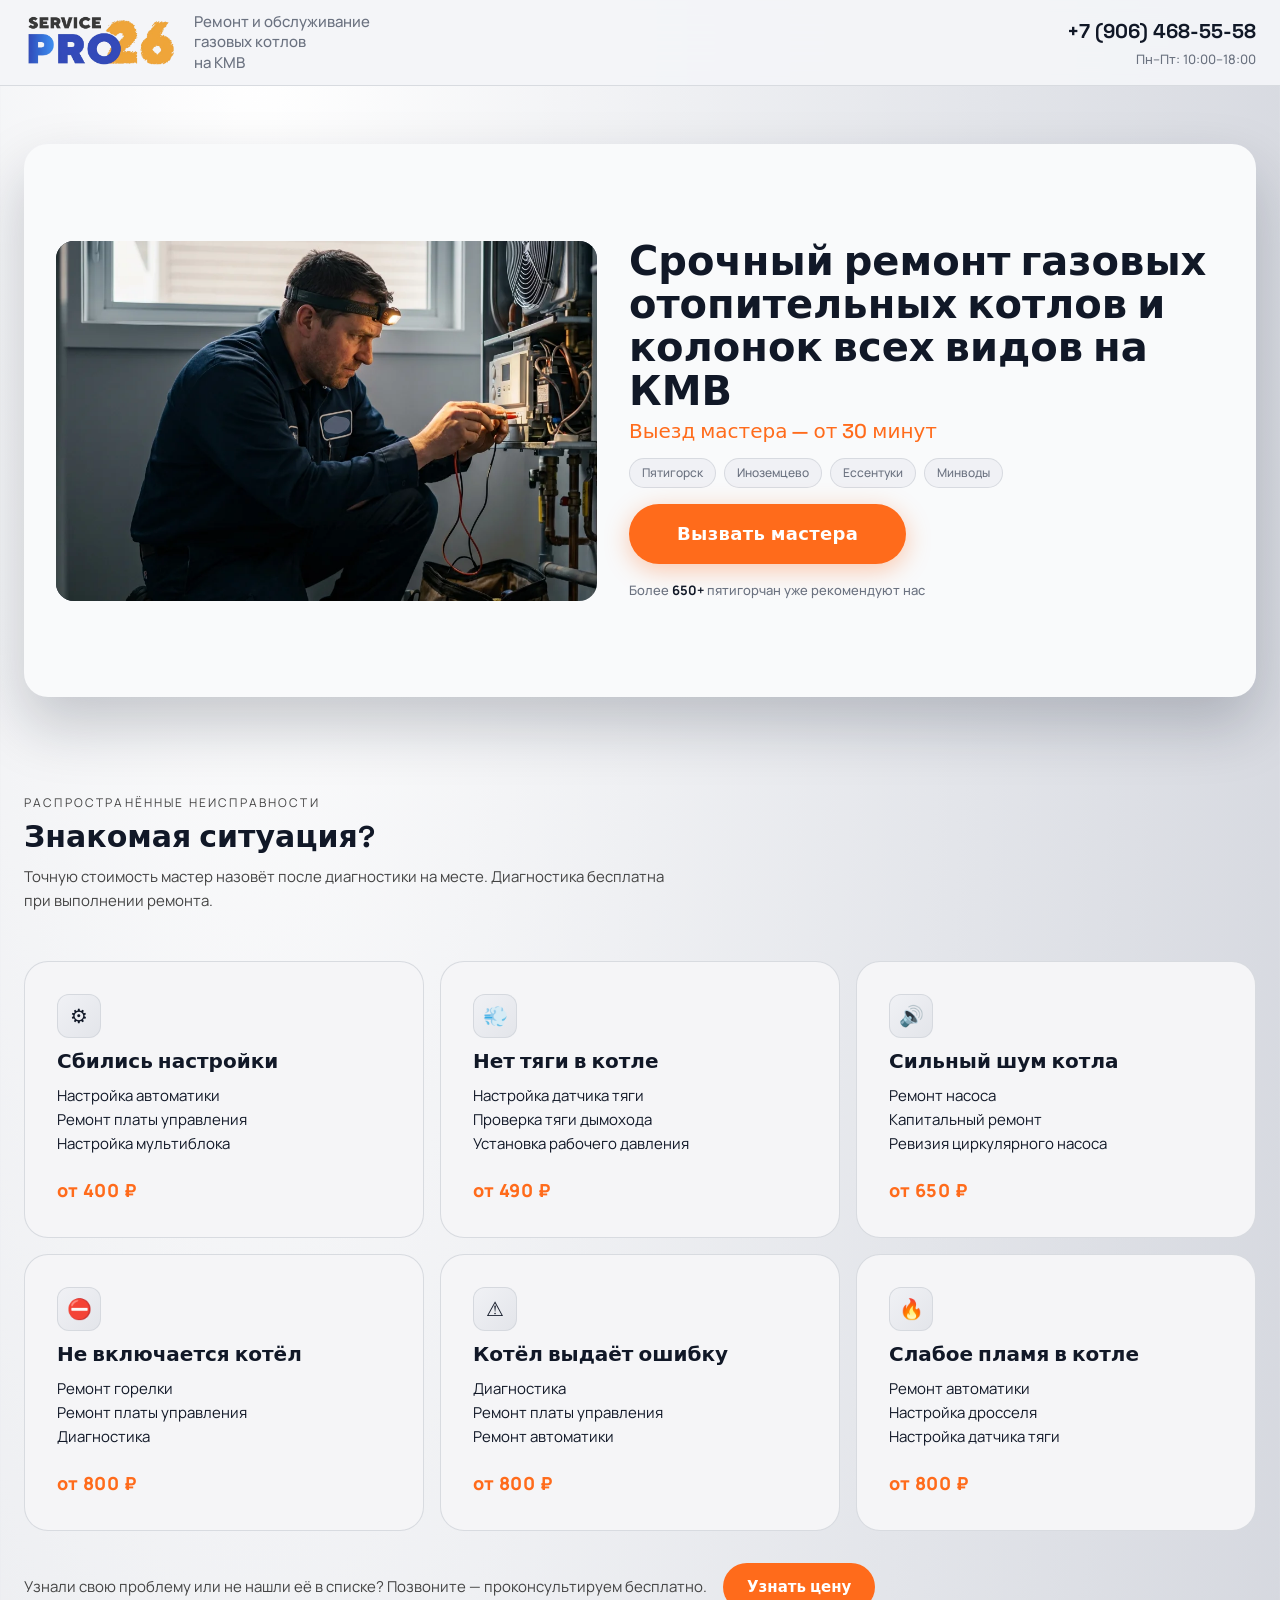
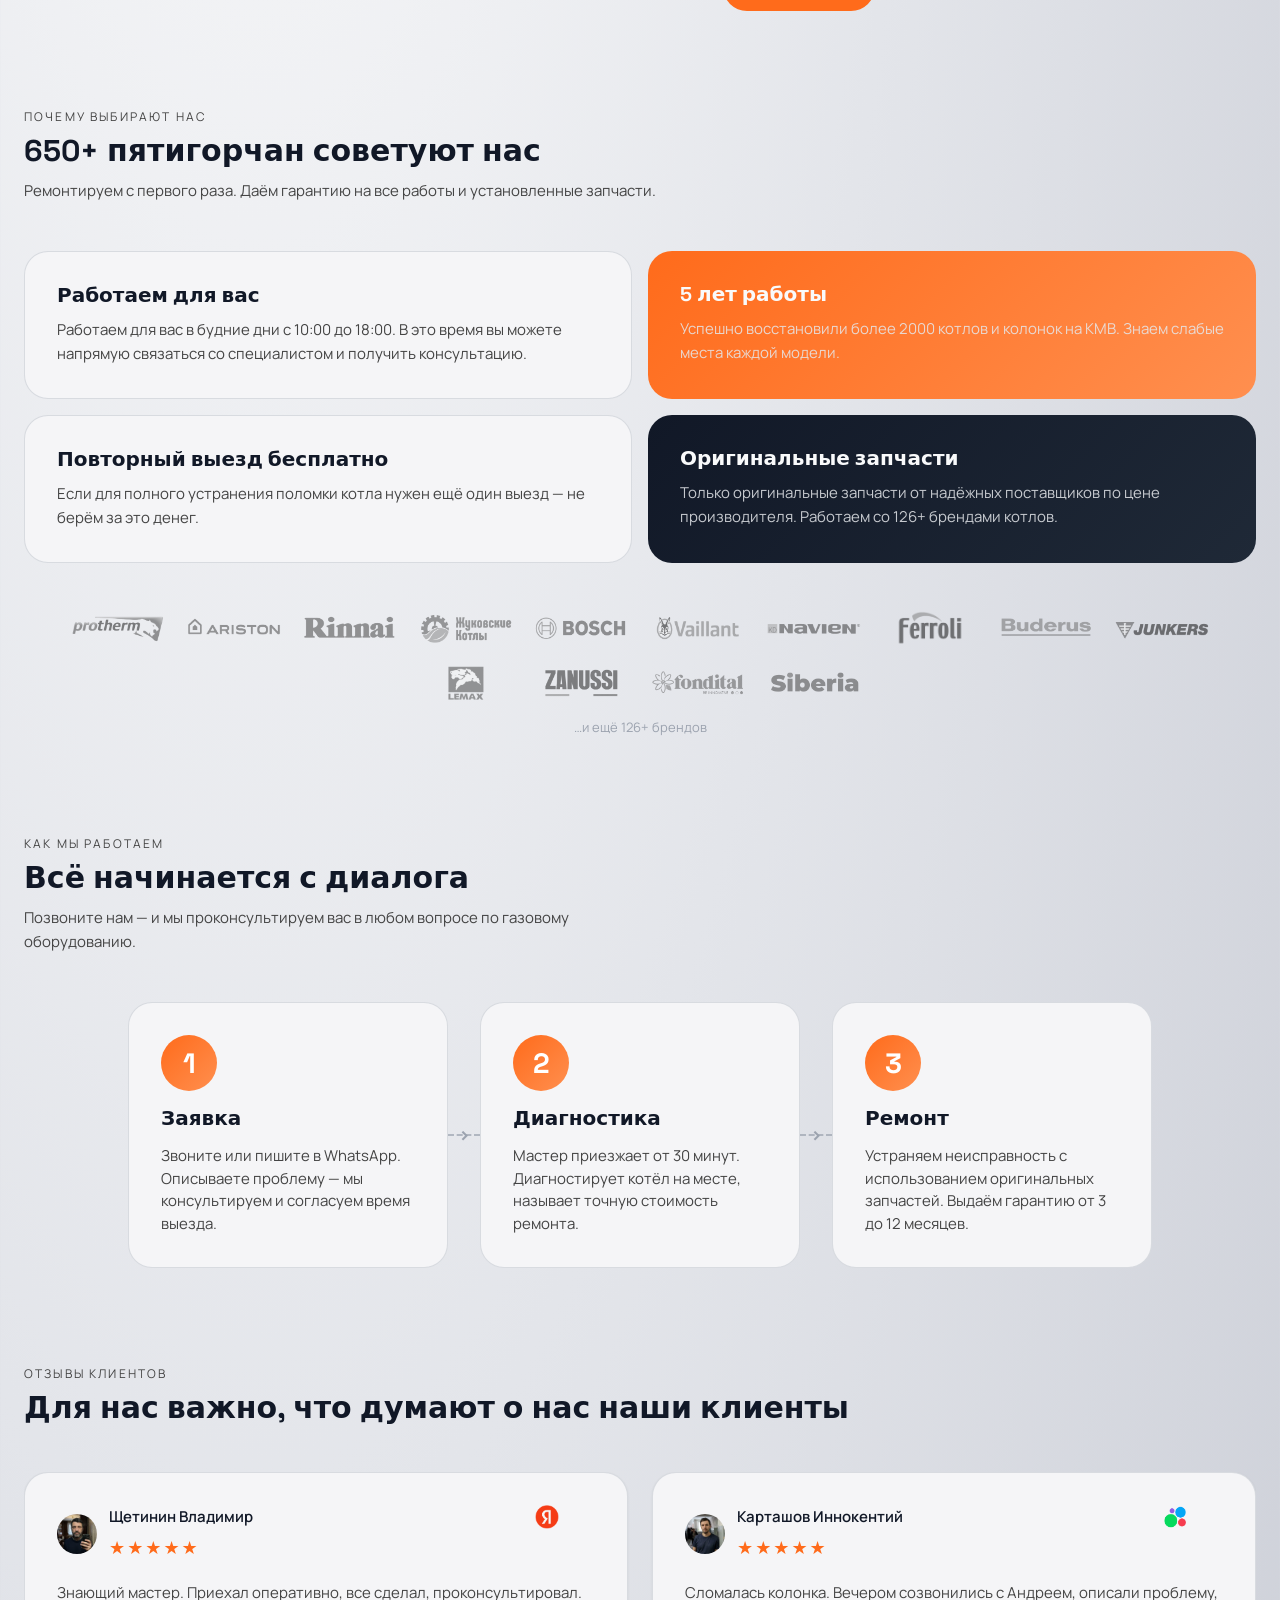
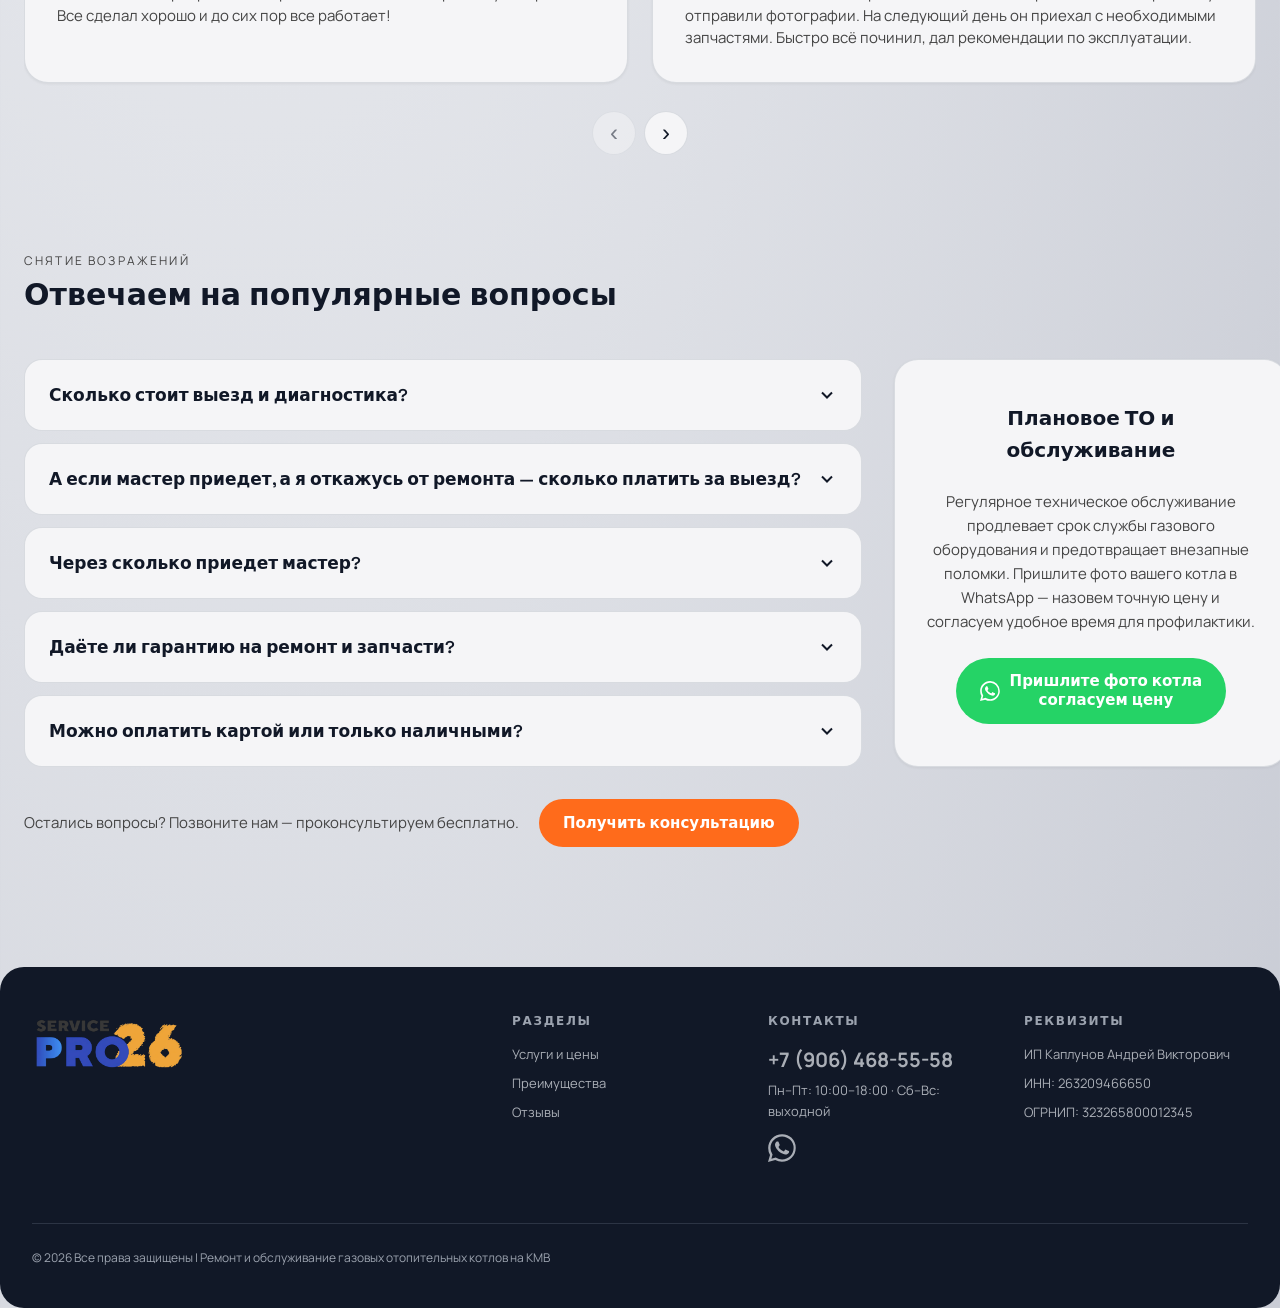
==== commit c6e48fd1: "строка" ====
--- a/index.html
+++ b/index.html
@@ -202,36 +202,36 @@
         <!-- Серый базовый трек -->
         <div class="brand-marquee-track">
           <div class="brand-logo-set">
-            <img src="assets/logos/logo_brand/1.webp" alt="Бренд 1" class="brand-logo" width="80" height="35" loading="eager">
-            <img src="assets/logos/logo_brand/2.webp" alt="Бренд 2" class="brand-logo" width="80" height="35" loading="eager">
-            <img src="assets/logos/logo_brand/3.webp" alt="Бренд 3" class="brand-logo" width="80" height="35" loading="eager">
-            <img src="assets/logos/logo_brand/4.webp" alt="Бренд 4" class="brand-logo" width="80" height="35" loading="eager">
-            <img src="assets/logos/logo_brand/5.webp" alt="Бренд 5" class="brand-logo" width="80" height="35" loading="eager">
-            <img src="assets/logos/logo_brand/6.webp" alt="Бренд 6" class="brand-logo" width="80" height="35" loading="eager">
-            <img src="assets/logos/logo_brand/7.webp" alt="Бренд 7" class="brand-logo" width="80" height="35" loading="eager">
-            <img src="assets/logos/logo_brand/8.webp" alt="Бренд 8" class="brand-logo" width="80" height="35" loading="eager">
-            <img src="assets/logos/logo_brand/9.webp" alt="Бренд 9" class="brand-logo" width="80" height="35" loading="eager">
-            <img src="assets/logos/logo_brand/10.webp" alt="Бренд 10" class="brand-logo" width="80" height="35" loading="eager">
-            <img src="assets/logos/logo_brand/11.webp" alt="Бренд 11" class="brand-logo" width="80" height="35" loading="eager">
-            <img src="assets/logos/logo_brand/12.webp" alt="Бренд 12" class="brand-logo" width="80" height="35" loading="eager">
-            <img src="assets/logos/logo_brand/13.webp" alt="Бренд 13" class="brand-logo" width="80" height="35" loading="eager">
-            <img src="assets/logos/logo_brand/14.webp" alt="Бренд 14" class="brand-logo" width="80" height="35" loading="eager">
+            <div class="brand-logo-cell"><img src="assets/logos/logo_brand/1.webp" alt="Бренд 1" class="brand-logo" width="80" height="35" loading="eager"></div>
+            <div class="brand-logo-cell"><img src="assets/logos/logo_brand/2.webp" alt="Бренд 2" class="brand-logo" width="80" height="35" loading="eager"></div>
+            <div class="brand-logo-cell"><img src="assets/logos/logo_brand/3.webp" alt="Бренд 3" class="brand-logo" width="80" height="35" loading="eager"></div>
+            <div class="brand-logo-cell"><img src="assets/logos/logo_brand/4.webp" alt="Бренд 4" class="brand-logo" width="80" height="35" loading="eager"></div>
+            <div class="brand-logo-cell"><img src="assets/logos/logo_brand/5.webp" alt="Бренд 5" class="brand-logo" width="80" height="35" loading="eager"></div>
+            <div class="brand-logo-cell"><img src="assets/logos/logo_brand/6.webp" alt="Бренд 6" class="brand-logo" width="80" height="35" loading="eager"></div>
+            <div class="brand-logo-cell"><img src="assets/logos/logo_brand/7.webp" alt="Бренд 7" class="brand-logo" width="80" height="35" loading="eager"></div>
+            <div class="brand-logo-cell"><img src="assets/logos/logo_brand/8.webp" alt="Бренд 8" class="brand-logo" width="80" height="35" loading="eager"></div>
+            <div class="brand-logo-cell"><img src="assets/logos/logo_brand/9.webp" alt="Бренд 9" class="brand-logo" width="80" height="35" loading="eager"></div>
+            <div class="brand-logo-cell"><img src="assets/logos/logo_brand/10.webp" alt="Бренд 10" class="brand-logo" width="80" height="35" loading="eager"></div>
+            <div class="brand-logo-cell"><img src="assets/logos/logo_brand/11.webp" alt="Бренд 11" class="brand-logo" width="80" height="35" loading="eager"></div>
+            <div class="brand-logo-cell"><img src="assets/logos/logo_brand/12.webp" alt="Бренд 12" class="brand-logo" width="80" height="35" loading="eager"></div>
+            <div class="brand-logo-cell"><img src="assets/logos/logo_brand/13.webp" alt="Бренд 13" class="brand-logo" width="80" height="35" loading="eager"></div>
+            <div class="brand-logo-cell"><img src="assets/logos/logo_brand/14.webp" alt="Бренд 14" class="brand-logo" width="80" height="35" loading="eager"></div>
           </div>
           <div class="brand-logo-set" aria-hidden="true">
-            <img src="assets/logos/logo_brand/1.webp" alt="" class="brand-logo" width="80" height="35" loading="eager">
-            <img src="assets/logos/logo_brand/2.webp" alt="" class="brand-logo" width="80" height="35" loading="eager">
-            <img src="assets/logos/logo_brand/3.webp" alt="" class="brand-logo" width="80" height="35" loading="eager">
-            <img src="assets/logos/logo_brand/4.webp" alt="" class="brand-logo" width="80" height="35" loading="eager">
-            <img src="assets/logos/logo_brand/5.webp" alt="" class="brand-logo" width="80" height="35" loading="eager">
-            <img src="assets/logos/logo_brand/6.webp" alt="" class="brand-logo" width="80" height="35" loading="eager">
-            <img src="assets/logos/logo_brand/7.webp" alt="" class="brand-logo" width="80" height="35" loading="eager">
-            <img src="assets/logos/logo_brand/8.webp" alt="" class="brand-logo" width="80" height="35" loading="eager">
-            <img src="assets/logos/logo_brand/9.webp" alt="" class="brand-logo" width="80" height="35" loading="eager">
-            <img src="assets/logos/logo_brand/10.webp" alt="" class="brand-logo" width="80" height="35" loading="eager">
-            <img src="assets/logos/logo_brand/11.webp" alt="" class="brand-logo" width="80" height="35" loading="eager">
-            <img src="assets/logos/logo_brand/12.webp" alt="" class="brand-logo" width="80" height="35" loading="eager">
-            <img src="assets/logos/logo_brand/13.webp" alt="" class="brand-logo" width="80" height="35" loading="eager">
-            <img src="assets/logos/logo_brand/14.webp" alt="" class="brand-logo" width="80" height="35" loading="eager">
+            <div class="brand-logo-cell"><img src="assets/logos/logo_brand/1.webp" alt="" class="brand-logo" width="80" height="35" loading="eager"></div>
+            <div class="brand-logo-cell"><img src="assets/logos/logo_brand/2.webp" alt="" class="brand-logo" width="80" height="35" loading="eager"></div>
+            <div class="brand-logo-cell"><img src="assets/logos/logo_brand/3.webp" alt="" class="brand-logo" width="80" height="35" loading="eager"></div>
+            <div class="brand-logo-cell"><img src="assets/logos/logo_brand/4.webp" alt="" class="brand-logo" width="80" height="35" loading="eager"></div>
+            <div class="brand-logo-cell"><img src="assets/logos/logo_brand/5.webp" alt="" class="brand-logo" width="80" height="35" loading="eager"></div>
+            <div class="brand-logo-cell"><img src="assets/logos/logo_brand/6.webp" alt="" class="brand-logo" width="80" height="35" loading="eager"></div>
+            <div class="brand-logo-cell"><img src="assets/logos/logo_brand/7.webp" alt="" class="brand-logo" width="80" height="35" loading="eager"></div>
+            <div class="brand-logo-cell"><img src="assets/logos/logo_brand/8.webp" alt="" class="brand-logo" width="80" height="35" loading="eager"></div>
+            <div class="brand-logo-cell"><img src="assets/logos/logo_brand/9.webp" alt="" class="brand-logo" width="80" height="35" loading="eager"></div>
+            <div class="brand-logo-cell"><img src="assets/logos/logo_brand/10.webp" alt="" class="brand-logo" width="80" height="35" loading="eager"></div>
+            <div class="brand-logo-cell"><img src="assets/logos/logo_brand/11.webp" alt="" class="brand-logo" width="80" height="35" loading="eager"></div>
+            <div class="brand-logo-cell"><img src="assets/logos/logo_brand/12.webp" alt="" class="brand-logo" width="80" height="35" loading="eager"></div>
+            <div class="brand-logo-cell"><img src="assets/logos/logo_brand/13.webp" alt="" class="brand-logo" width="80" height="35" loading="eager"></div>
+            <div class="brand-logo-cell"><img src="assets/logos/logo_brand/14.webp" alt="" class="brand-logo" width="80" height="35" loading="eager"></div>
           </div>
         </div>
 
@@ -243,36 +243,36 @@
         <div class="brand-marquee-color" aria-hidden="true">
           <div class="brand-marquee-track">
             <div class="brand-logo-set">
-              <img src="assets/logos/logo_brand/1.webp" alt="" class="brand-logo" width="80" height="35" loading="eager">
-              <img src="assets/logos/logo_brand/2.webp" alt="" class="brand-logo" width="80" height="35" loading="eager">
-              <img src="assets/logos/logo_brand/3.webp" alt="" class="brand-logo" width="80" height="35" loading="eager">
-              <img src="assets/logos/logo_brand/4.webp" alt="" class="brand-logo" width="80" height="35" loading="eager">
-              <img src="assets/logos/logo_brand/5.webp" alt="" class="brand-logo" width="80" height="35" loading="eager">
-              <img src="assets/logos/logo_brand/6.webp" alt="" class="brand-logo" width="80" height="35" loading="eager">
-              <img src="assets/logos/logo_brand/7.webp" alt="" class="brand-logo" width="80" height="35" loading="eager">
-              <img src="assets/logos/logo_brand/8.webp" alt="" class="brand-logo" width="80" height="35" loading="eager">
-              <img src="assets/logos/logo_brand/9.webp" alt="" class="brand-logo" width="80" height="35" loading="eager">
-              <img src="assets/logos/logo_brand/10.webp" alt="" class="brand-logo" width="80" height="35" loading="eager">
-              <img src="assets/logos/logo_brand/11.webp" alt="" class="brand-logo" width="80" height="35" loading="eager">
-              <img src="assets/logos/logo_brand/12.webp" alt="" class="brand-logo" width="80" height="35" loading="eager">
-              <img src="assets/logos/logo_brand/13.webp" alt="" class="brand-logo" width="80" height="35" loading="eager">
-              <img src="assets/logos/logo_brand/14.webp" alt="" class="brand-logo" width="80" height="35" loading="eager">
+              <div class="brand-logo-cell"><img src="assets/logos/logo_brand/1.webp" alt="" class="brand-logo" width="80" height="35" loading="eager"></div>
+              <div class="brand-logo-cell"><img src="assets/logos/logo_brand/2.webp" alt="" class="brand-logo" width="80" height="35" loading="eager"></div>
+              <div class="brand-logo-cell"><img src="assets/logos/logo_brand/3.webp" alt="" class="brand-logo" width="80" height="35" loading="eager"></div>
+              <div class="brand-logo-cell"><img src="assets/logos/logo_brand/4.webp" alt="" class="brand-logo" width="80" height="35" loading="eager"></div>
+              <div class="brand-logo-cell"><img src="assets/logos/logo_brand/5.webp" alt="" class="brand-logo" width="80" height="35" loading="eager"></div>
+              <div class="brand-logo-cell"><img src="assets/logos/logo_brand/6.webp" alt="" class="brand-logo" width="80" height="35" loading="eager"></div>
+              <div class="brand-logo-cell"><img src="assets/logos/logo_brand/7.webp" alt="" class="brand-logo" width="80" height="35" loading="eager"></div>
+              <div class="brand-logo-cell"><img src="assets/logos/logo_brand/8.webp" alt="" class="brand-logo" width="80" height="35" loading="eager"></div>
+              <div class="brand-logo-cell"><img src="assets/logos/logo_brand/9.webp" alt="" class="brand-logo" width="80" height="35" loading="eager"></div>
+              <div class="brand-logo-cell"><img src="assets/logos/logo_brand/10.webp" alt="" class="brand-logo" width="80" height="35" loading="eager"></div>
+              <div class="brand-logo-cell"><img src="assets/logos/logo_brand/11.webp" alt="" class="brand-logo" width="80" height="35" loading="eager"></div>
+              <div class="brand-logo-cell"><img src="assets/logos/logo_brand/12.webp" alt="" class="brand-logo" width="80" height="35" loading="eager"></div>
+              <div class="brand-logo-cell"><img src="assets/logos/logo_brand/13.webp" alt="" class="brand-logo" width="80" height="35" loading="eager"></div>
+              <div class="brand-logo-cell"><img src="assets/logos/logo_brand/14.webp" alt="" class="brand-logo" width="80" height="35" loading="eager"></div>
             </div>
             <div class="brand-logo-set" aria-hidden="true">
-              <img src="assets/logos/logo_brand/1.webp" alt="" class="brand-logo" width="80" height="35" loading="eager">
-              <img src="assets/logos/logo_brand/2.webp" alt="" class="brand-logo" width="80" height="35" loading="eager">
-              <img src="assets/logos/logo_brand/3.webp" alt="" class="brand-logo" width="80" height="35" loading="eager">
-              <img src="assets/logos/logo_brand/4.webp" alt="" class="brand-logo" width="80" height="35" loading="eager">
-              <img src="assets/logos/logo_brand/5.webp" alt="" class="brand-logo" width="80" height="35" loading="eager">
-              <img src="assets/logos/logo_brand/6.webp" alt="" class="brand-logo" width="80" height="35" loading="eager">
-              <img src="assets/logos/logo_brand/7.webp" alt="" class="brand-logo" width="80" height="35" loading="eager">
-              <img src="assets/logos/logo_brand/8.webp" alt="" class="brand-logo" width="80" height="35" loading="eager">
-              <img src="assets/logos/logo_brand/9.webp" alt="" class="brand-logo" width="80" height="35" loading="eager">
-              <img src="assets/logos/logo_brand/10.webp" alt="" class="brand-logo" width="80" height="35" loading="eager">
-              <img src="assets/logos/logo_brand/11.webp" alt="" class="brand-logo" width="80" height="35" loading="eager">
-              <img src="assets/logos/logo_brand/12.webp" alt="" class="brand-logo" width="80" height="35" loading="eager">
-              <img src="assets/logos/logo_brand/13.webp" alt="" class="brand-logo" width="80" height="35" loading="eager">
-              <img src="assets/logos/logo_brand/14.webp" alt="" class="brand-logo" width="80" height="35" loading="eager">
+              <div class="brand-logo-cell"><img src="assets/logos/logo_brand/1.webp" alt="" class="brand-logo" width="80" height="35" loading="eager"></div>
+              <div class="brand-logo-cell"><img src="assets/logos/logo_brand/2.webp" alt="" class="brand-logo" width="80" height="35" loading="eager"></div>
+              <div class="brand-logo-cell"><img src="assets/logos/logo_brand/3.webp" alt="" class="brand-logo" width="80" height="35" loading="eager"></div>
+              <div class="brand-logo-cell"><img src="assets/logos/logo_brand/4.webp" alt="" class="brand-logo" width="80" height="35" loading="eager"></div>
+              <div class="brand-logo-cell"><img src="assets/logos/logo_brand/5.webp" alt="" class="brand-logo" width="80" height="35" loading="eager"></div>
+              <div class="brand-logo-cell"><img src="assets/logos/logo_brand/6.webp" alt="" class="brand-logo" width="80" height="35" loading="eager"></div>
+              <div class="brand-logo-cell"><img src="assets/logos/logo_brand/7.webp" alt="" class="brand-logo" width="80" height="35" loading="eager"></div>
+              <div class="brand-logo-cell"><img src="assets/logos/logo_brand/8.webp" alt="" class="brand-logo" width="80" height="35" loading="eager"></div>
+              <div class="brand-logo-cell"><img src="assets/logos/logo_brand/9.webp" alt="" class="brand-logo" width="80" height="35" loading="eager"></div>
+              <div class="brand-logo-cell"><img src="assets/logos/logo_brand/10.webp" alt="" class="brand-logo" width="80" height="35" loading="eager"></div>
+              <div class="brand-logo-cell"><img src="assets/logos/logo_brand/11.webp" alt="" class="brand-logo" width="80" height="35" loading="eager"></div>
+              <div class="brand-logo-cell"><img src="assets/logos/logo_brand/12.webp" alt="" class="brand-logo" width="80" height="35" loading="eager"></div>
+              <div class="brand-logo-cell"><img src="assets/logos/logo_brand/13.webp" alt="" class="brand-logo" width="80" height="35" loading="eager"></div>
+              <div class="brand-logo-cell"><img src="assets/logos/logo_brand/14.webp" alt="" class="brand-logo" width="80" height="35" loading="eager"></div>
             </div>
           </div>
         </div>
@@ -331,7 +331,7 @@
                   <div class="review-stars" aria-label="5 из 5">★★★★★</div>
                 </div>
               </div>
-              <img src="assets/logos/logo_brand/yandex.webp" alt="Яндекс.Услуги"
+              <div class="brand-logo-cell"><img src="assets/logos/logo_brand/yandex.webp" alt="Яндекс.Услуги"
                 class="review-source review-source-logo" width="24" height="24" loading="lazy">
             </header>
             <blockquote class="review-quote">
@@ -350,7 +350,7 @@
                   <div class="review-stars" aria-label="5 из 5">★★★★★</div>
                 </div>
               </div>
-              <img src="assets/logos/logo_brand/avito.webp" alt="Авито Услуги" class="review-source review-source-logo"
+              <div class="brand-logo-cell"><img src="assets/logos/logo_brand/avito.webp" alt="Авито Услуги" class="review-source review-source-logo"
                 width="24" height="24" loading="lazy">
             </header>
             <blockquote class="review-quote">
@@ -370,7 +370,7 @@
                   <div class="review-stars" aria-label="5 из 5">★★★★★</div>
                 </div>
               </div>
-              <img src="assets/logos/logo_brand/yandex.webp" alt="Яндекс.Услуги"
+              <div class="brand-logo-cell"><img src="assets/logos/logo_brand/yandex.webp" alt="Яндекс.Услуги"
                 class="review-source review-source-logo" width="24" height="24" loading="lazy">
             </header>
             <blockquote class="review-quote">
@@ -390,7 +390,7 @@
                   <div class="review-stars" aria-label="5 из 5">★★★★★</div>
                 </div>
               </div>
-              <img src="assets/logos/logo_brand/profi.webp" alt="Профи.ру" class="review-source review-source-logo"
+              <div class="brand-logo-cell"><img src="assets/logos/logo_brand/profi.webp" alt="Профи.ру" class="review-source review-source-logo"
                 width="24" height="24" loading="lazy">
             </header>
             <blockquote class="review-quote">
@@ -410,7 +410,7 @@
                   <div class="review-stars" aria-label="5 из 5">★★★★★</div>
                 </div>
               </div>
-              <img src="assets/logos/logo_brand/yandex.webp" alt="Яндекс.Услуги"
+              <div class="brand-logo-cell"><img src="assets/logos/logo_brand/yandex.webp" alt="Яндекс.Услуги"
                 class="review-source review-source-logo" width="24" height="24" loading="lazy">
             </header>
             <blockquote class="review-quote">
--- a/styles.css
+++ b/styles.css
@@ -613,10 +613,19 @@
   display: none;
 }
 
+/* Фиксированная ячейка под логотип: одинаковая ширина у всех брендов → точная ширина набора → без скачка при сбросе ленты */
+.brand-logo-cell {
+  width: 96px;
+  flex-shrink: 0;
+  display: flex;
+  align-items: center;
+  justify-content: center;
+}
+
 .brand-logo {
   height: 35px;
+  max-width: 100%;
   width: auto;
-  flex-shrink: 0;
   object-fit: contain;
   filter: grayscale(100%);
   opacity: 0.5;
@@ -1420,9 +1429,6 @@
     margin-right: calc(-1 * var(--page-padding-x));
     overflow: hidden;
     position: relative;
-    /* Fade-out по краям: применяется ко всему слою, включая цветной трек */
-    -webkit-mask-image: linear-gradient(to right, transparent 0%, black 12%, black 88%, transparent 100%);
-    mask-image: linear-gradient(to right, transparent 0%, black 12%, black 88%, transparent 100%);
   }
 
   /*
@@ -1433,9 +1439,7 @@
     display: flex;
     flex-wrap: nowrap;
     width: max-content;
-    animation: brand-marquee 28s linear infinite;
-    -webkit-backface-visibility: hidden;
-    backface-visibility: hidden;
+    will-change: transform;
   }
 
   /*
@@ -1453,16 +1457,16 @@
     overflow: hidden;
     pointer-events: none;
     -webkit-mask-image: linear-gradient(to right,
-      transparent  calc(50% - 125px),
-      black        calc(50% - 110px),
-      black        calc(50% + 110px),
-      transparent  calc(50% + 125px)
+      transparent  calc(50% - 105px),
+      black        calc(50% - 90px),
+      black        calc(50% + 90px),
+      transparent  calc(50% + 105px)
     );
     mask-image: linear-gradient(to right,
-      transparent  calc(50% - 125px),
-      black        calc(50% - 110px),
-      black        calc(50% + 110px),
-      transparent  calc(50% + 125px)
+      transparent  calc(50% - 105px),
+      black        calc(50% - 90px),
+      black        calc(50% + 90px),
+      transparent  calc(50% + 105px)
     );
   }
 
@@ -1470,6 +1474,10 @@
   .brand-marquee-color .brand-logo {
     filter: none !important;
     opacity: 1 !important;
+  }
+
+  .brand-logo-cell {
+    width: 96px;
   }
 
   .brand-logo-set {
@@ -1495,10 +1503,6 @@
     text-align: center;
   }
 
-  @keyframes brand-marquee {
-    0%   { transform: translateX(0); }
-    100% { transform: translateX(-50%); }
-  }
 
   /* FAQ: блок аккордеона и карточка ТО строго по центру на мобиле ── */
   .faq {
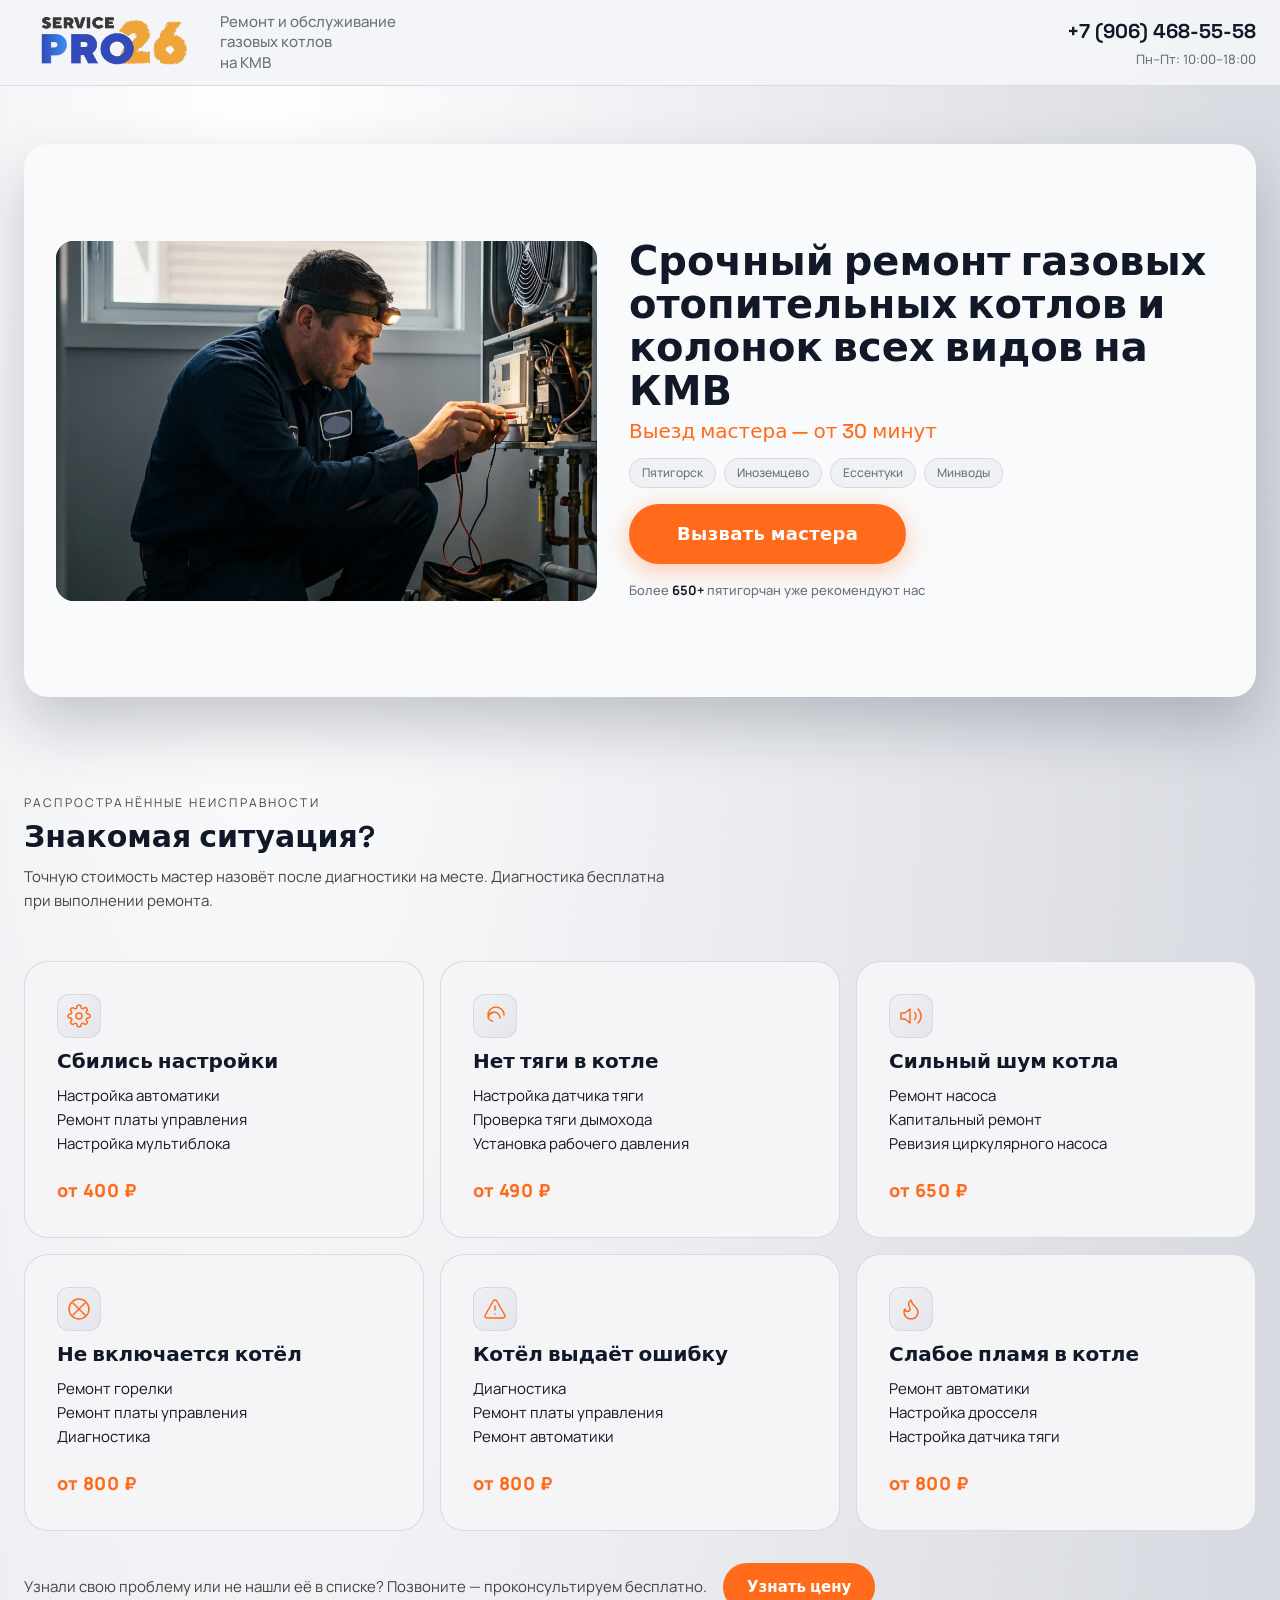
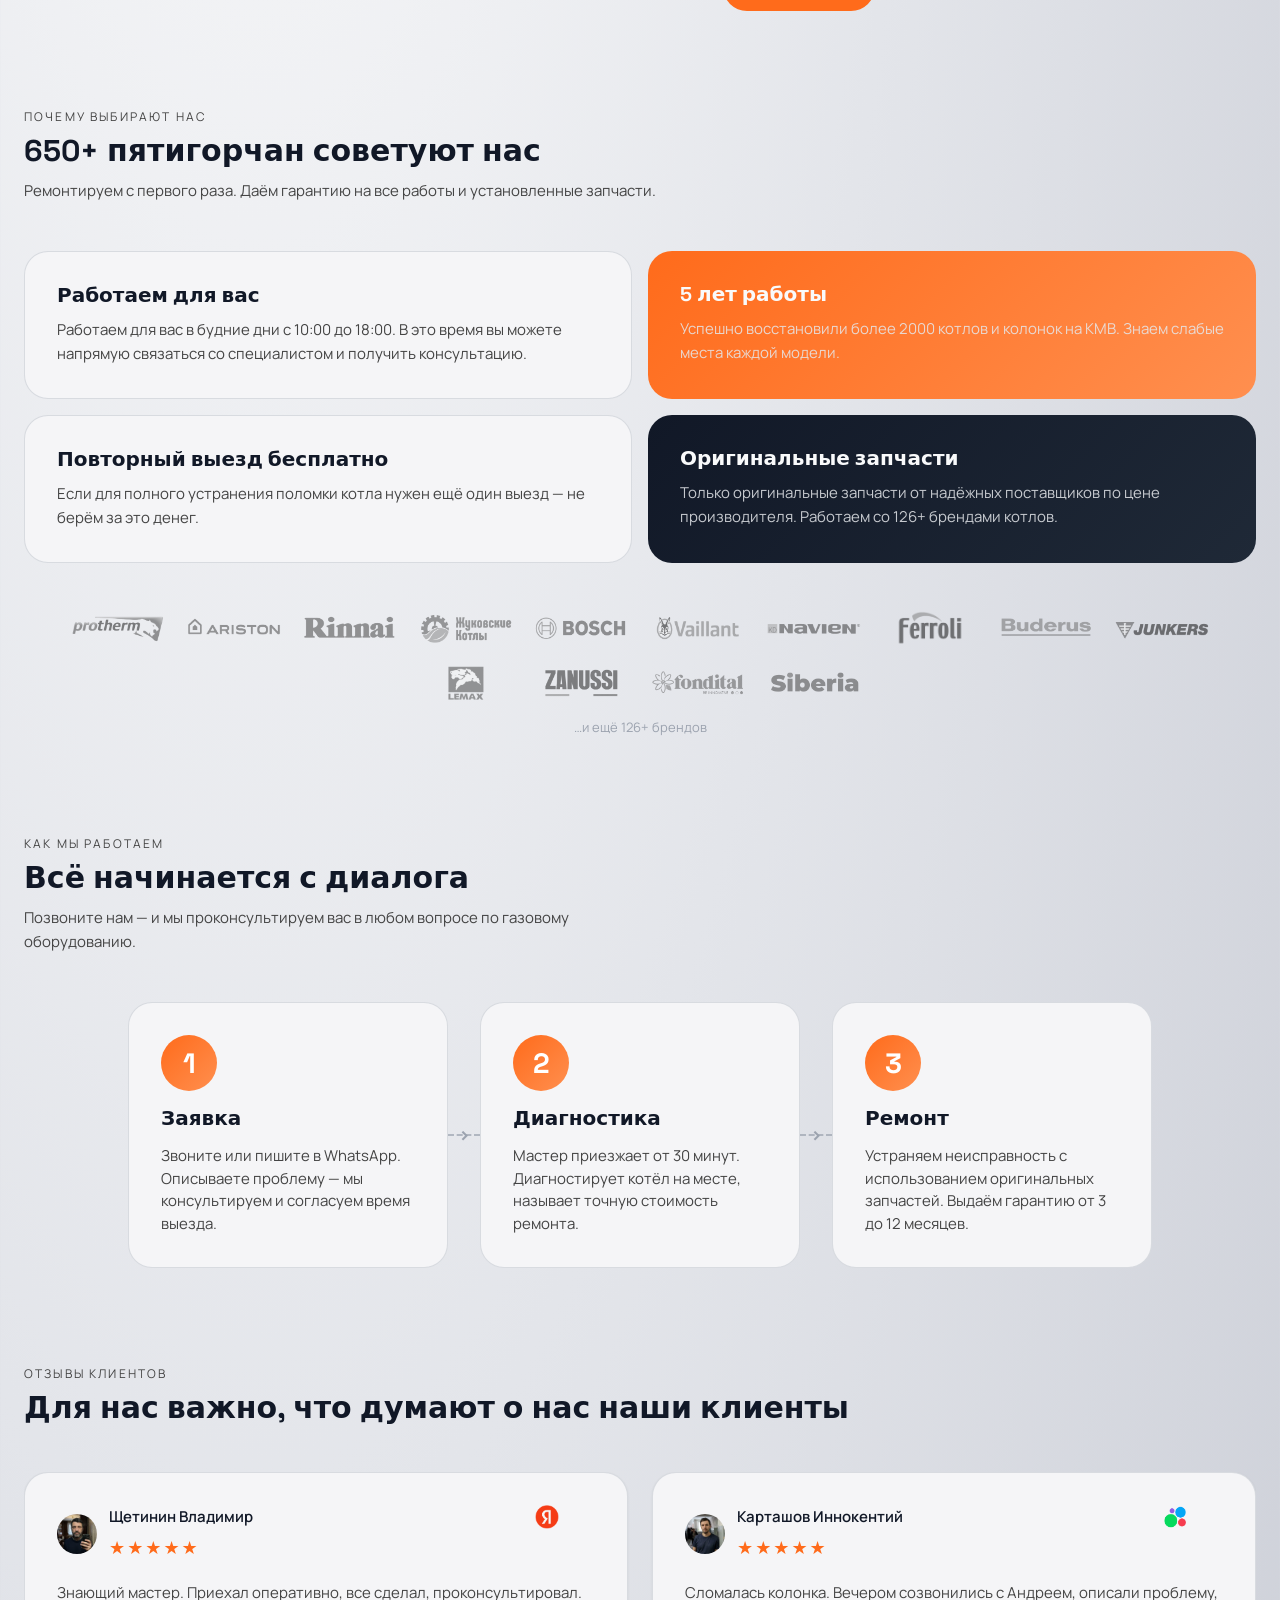
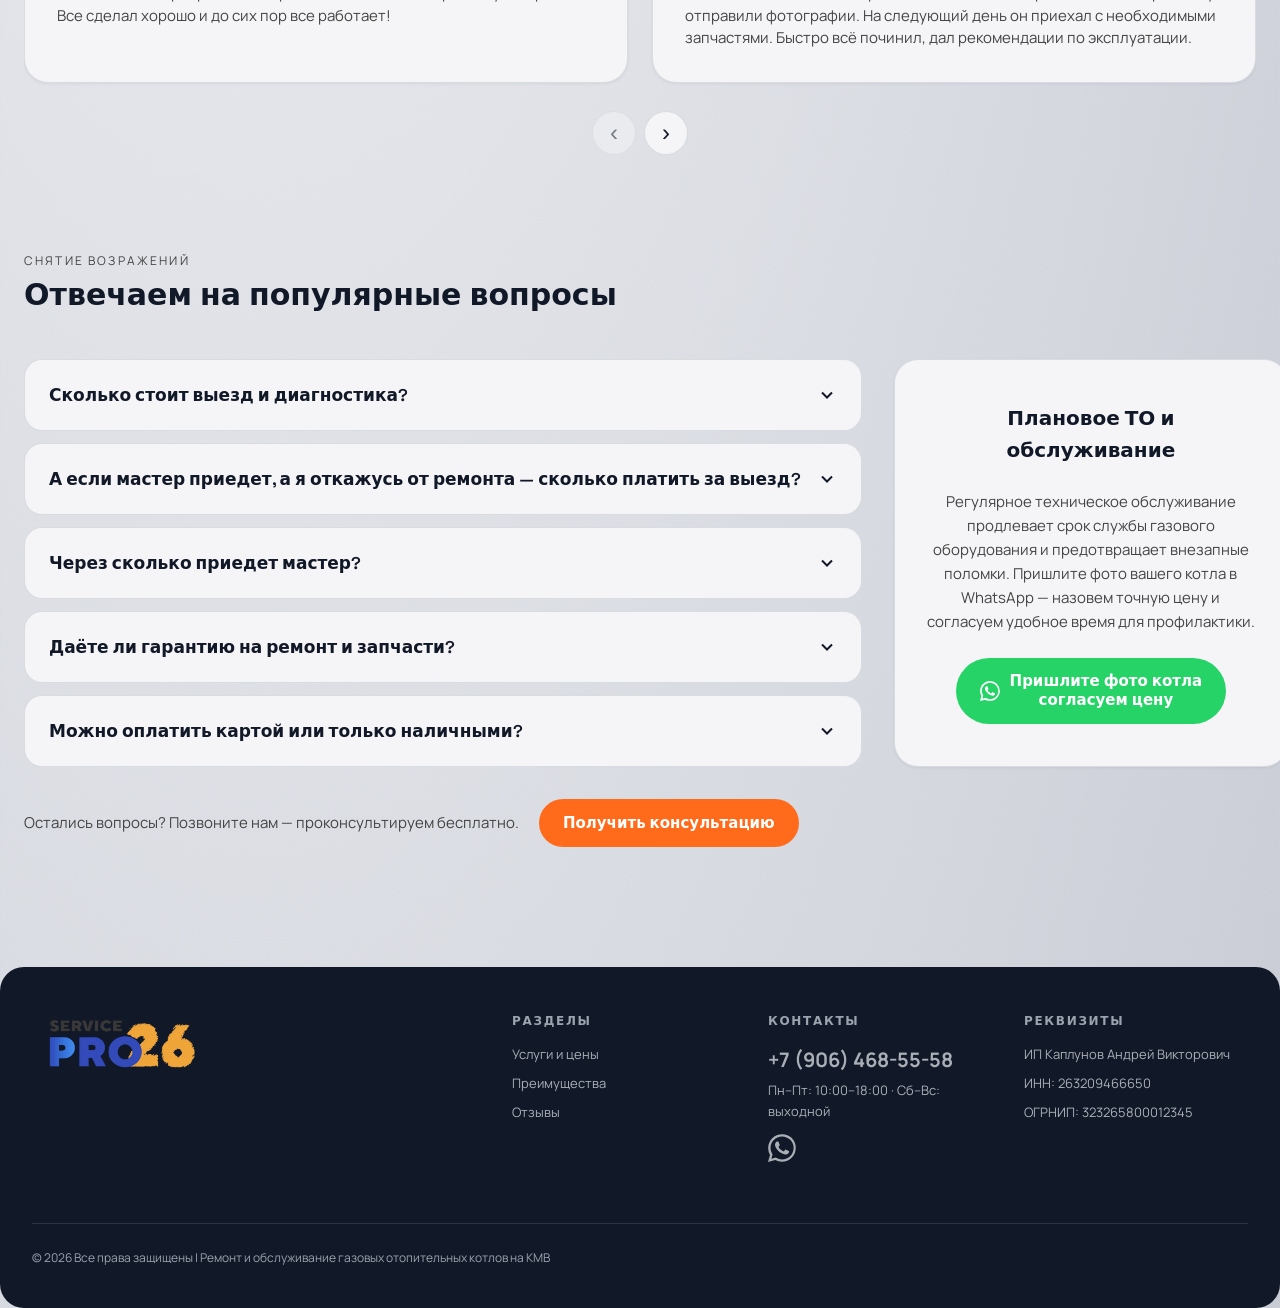
==== commit b574999f: "34" ====
--- a/index.html
+++ b/index.html
@@ -29,7 +29,7 @@
     <div class="header-inner">
       <div class="header-left">
         <a href="./" class="header-logo" aria-label="Service26 Pro — на главную">
-          <img src="assets/logos/log.webp" alt="Service26 Pro" class="logo-img" width="240" height="80" loading="eager">
+          <img src="assets/logos/log.svg" alt="Service26 Pro" class="logo-img" width="240" height="80" loading="eager">
         </a>
         <span class="header-desc">Ремонт и обслуживание<br>газовых котлов<br>на КМВ</span>
       </div>
@@ -89,7 +89,7 @@
 
       <div class="problems-grid">
         <article class="problem-card">
-          <div class="problem-icon" aria-hidden="true">⚙</div>
+          <div class="problem-icon" aria-hidden="true"><svg class="problem-icon-svg" viewBox="0 0 24 24" fill="none" stroke="currentColor" stroke-width="1.5" stroke-linecap="round" stroke-linejoin="round"><path d="M12 15a3 3 0 1 0 0-6 3 3 0 0 0 0 6Z"/><path d="M19.4 15a1.65 1.65 0 0 0 .33 1.82l.06.06a2 2 0 0 1 0 2.83 2 2 0 0 1-2.83 0l-.06-.06a1.65 1.65 0 0 0-1.82-.33 1.65 1.65 0 0 0-1 1.51V21a2 2 0 0 1-2 2 2 2 0 0 1-2-2v-.09A1.65 1.65 0 0 0 9 19.4a1.65 1.65 0 0 0-1.82.33l-.06.06a2 2 0 0 1-2.83 0 2 2 0 0 1 0-2.83l.06-.06a1.65 1.65 0 0 0 .33-1.82 1.65 1.65 0 0 0-1.51-1H3a2 2 0 0 1-2-2 2 2 0 0 1 2-2h.09A1.65 1.65 0 0 0 4.6 9a1.65 1.65 0 0 0-.33-1.82l-.06-.06a2 2 0 0 1 0-2.83 2 2 0 0 1 2.83 0l.06.06a1.65 1.65 0 0 0 1.82.33H9a1.65 1.65 0 0 0 1-1.51V3a2 2 0 0 1 2-2 2 2 0 0 1 2 2v.09a1.65 1.65 0 0 0 1 1.51 1.65 1.65 0 0 0 1.82-.33l.06-.06a2 2 0 0 1 2.83 0 2 2 0 0 1 0 2.83l-.06.06a1.65 1.65 0 0 0-.33 1.82V9a1.65 1.65 0 0 0 1.51 1H21a2 2 0 0 1 2 2 2 2 0 0 1-2 2h-.09a1.65 1.65 0 0 0-1.51 1Z"/></svg></div>
           <h3>Сбились настройки</h3>
           <ul>
             <li>Настройка автоматики</li>
@@ -100,7 +100,7 @@
         </article>
 
         <article class="problem-card">
-          <div class="problem-icon" aria-hidden="true">💨</div>
+          <div class="problem-icon" aria-hidden="true"><svg class="problem-icon-svg" viewBox="0 0 24 24" fill="none" stroke="currentColor" stroke-width="1.5" stroke-linecap="round" stroke-linejoin="round"><path d="M9.5 17a4 4 0 0 1-4-4 4 4 0 0 1 4-4"/><path d="M17 14a6 6 0 0 0-6-6 6 6 0 0 0-6 6"/><path d="M21 11a8 8 0 0 0-8-8 8 8 0 0 0-8 8"/></svg></div>
           <h3>Нет тяги в котле</h3>
           <ul>
             <li>Настройка датчика тяги</li>
@@ -111,7 +111,7 @@
         </article>
 
         <article class="problem-card">
-          <div class="problem-icon" aria-hidden="true">🔊</div>
+          <div class="problem-icon" aria-hidden="true"><svg class="problem-icon-svg" viewBox="0 0 24 24" fill="none" stroke="currentColor" stroke-width="1.5" stroke-linecap="round" stroke-linejoin="round"><polygon points="11 5 6 9 2 9 2 15 6 15 11 19 11 5"/><path d="M15.54 8.46a5 5 0 0 1 0 7.07"/><path d="M19.07 4.93a10 10 0 0 1 0 14.14"/></svg></div>
           <h3>Сильный шум котла</h3>
           <ul>
             <li>Ремонт насоса</li>
@@ -122,7 +122,7 @@
         </article>
 
         <article class="problem-card">
-          <div class="problem-icon" aria-hidden="true">⛔</div>
+          <div class="problem-icon" aria-hidden="true"><svg class="problem-icon-svg" viewBox="0 0 24 24" fill="none" stroke="currentColor" stroke-width="1.5" stroke-linecap="round" stroke-linejoin="round"><path d="M18 6 6 18"/><path d="m6 6 12 12"/><circle cx="12" cy="12" r="10"/></svg></div>
           <h3>Не включается котёл</h3>
           <ul>
             <li>Ремонт горелки</li>
@@ -133,7 +133,7 @@
         </article>
 
         <article class="problem-card">
-          <div class="problem-icon" aria-hidden="true">⚠</div>
+          <div class="problem-icon" aria-hidden="true"><svg class="problem-icon-svg" viewBox="0 0 24 24" fill="none" stroke="currentColor" stroke-width="1.5" stroke-linecap="round" stroke-linejoin="round"><path d="m21.73 18-8-14a2 2 0 0 0-3.48 0l-8 14A2 2 0 0 0 4 21h16a2 2 0 0 0 1.73-3Z"/><path d="M12 9v4"/><path d="M12 17h.01"/></svg></div>
           <h3>Котёл выдаёт ошибку</h3>
           <ul>
             <li>Диагностика</li>
@@ -144,7 +144,7 @@
         </article>
 
         <article class="problem-card">
-          <div class="problem-icon" aria-hidden="true">🔥</div>
+          <div class="problem-icon" aria-hidden="true"><svg class="problem-icon-svg" viewBox="0 0 24 24" fill="none" stroke="currentColor" stroke-width="1.5" stroke-linecap="round" stroke-linejoin="round"><path d="M8.5 14.5A2.5 2.5 0 0 0 11 12c0-1.38-.5-2-1-3-1.072-2.143-.224-4.054 2-6 .5 2.5 2 4.9 4 6.5 2 1.6 3 3.5 3 5.5a7 7 0 1 1-14 0c0-1.153.433-2.294 1-3a2.5 2.5 0 0 0 2.5 2.5z"/></svg></div>
           <h3>Слабое пламя в котле</h3>
           <ul>
             <li>Ремонт автоматики</li>
@@ -541,7 +541,7 @@
   <footer id="contact" class="footer container">
     <div class="footer-grid">
       <div class="footer-brand">
-        <img src="assets/logos/log.webp" alt="Service26 Pro" class="footer-logo" width="240" height="80" loading="lazy">
+        <img src="assets/logos/log.svg" alt="Service26 Pro" class="footer-logo" width="240" height="80" loading="lazy">
       </div>
 
       <nav class="footer-col" aria-label="Навигация по сайту">
--- a/styles.css
+++ b/styles.css
@@ -435,13 +435,6 @@
     display: flex;
     align-items: center;
     justify-content: center;
-    transform: translateY(100%);
-    opacity: 0;
-    visibility: hidden;
-    transition: transform 0.25s ease, opacity 0.25s ease, visibility 0.25s;
-  }
-
-  .sticky-cta.is-visible {
     transform: translateY(0);
     opacity: 1;
     visibility: visible;
@@ -505,7 +498,13 @@
   border: 1px solid var(--c-border);
   display: grid;
   place-items: center;
-  font-size: 1.25rem;
+  color: var(--c-accent);
+}
+
+.problem-icon-svg {
+  width: 24px;
+  height: 24px;
+  flex-shrink: 0;
 }
 
 .problem-card h3 {
@@ -1267,6 +1266,15 @@
   .hero-content {
     text-align: center;
     align-items: center;
+    gap: var(--s-24);
+  }
+
+  .hero h1 {
+    margin-bottom: 0;
+  }
+
+  .hero h1 small {
+    margin-top: var(--s-12);
   }
 
   .hero-regions {
@@ -1288,9 +1296,7 @@
   }
 
   .btn-hero-cta {
-    width: 100%;
-    max-width: 100%;
-    padding: var(--s-16) var(--s-32);
+    display: none;
   }
 
   .section-header {
@@ -1431,15 +1437,18 @@
     position: relative;
   }
 
-  /*
-    Оба трека (серый + цветной) используют одинаковую анимацию → идеальный sync.
-    Трек содержит 2 набора; translateX(-50%) = ровно один набор = бесшовный цикл.
-  */
+  /* Плавное движение без микрорывков: анимация на композиторе, фиксированный пиксель 1736 = один набор */
   .brand-marquee-track {
     display: flex;
     flex-wrap: nowrap;
     width: max-content;
     will-change: transform;
+    animation: brand-marquee 28s linear infinite;
+  }
+
+  @keyframes brand-marquee {
+    0%   { transform: translateX(0); }
+    100% { transform: translateX(-1736px); }
   }
 
   /*
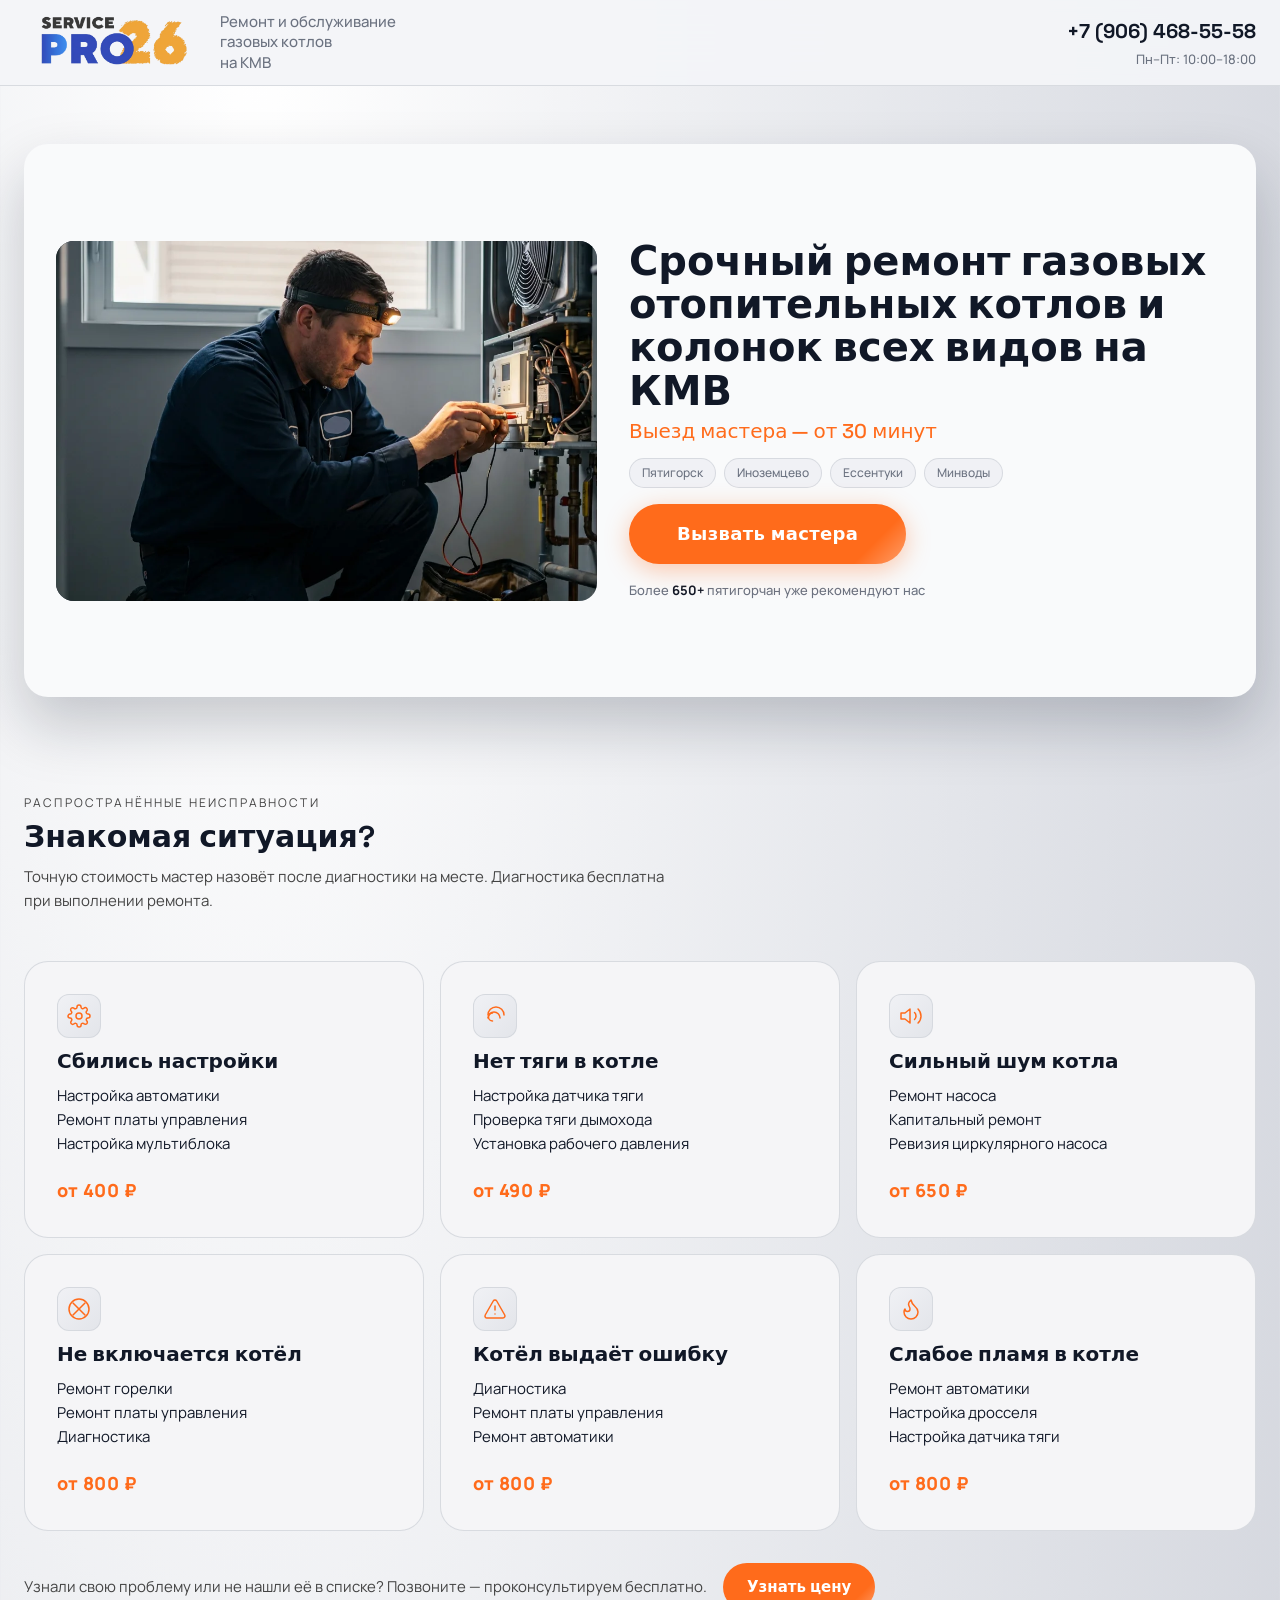
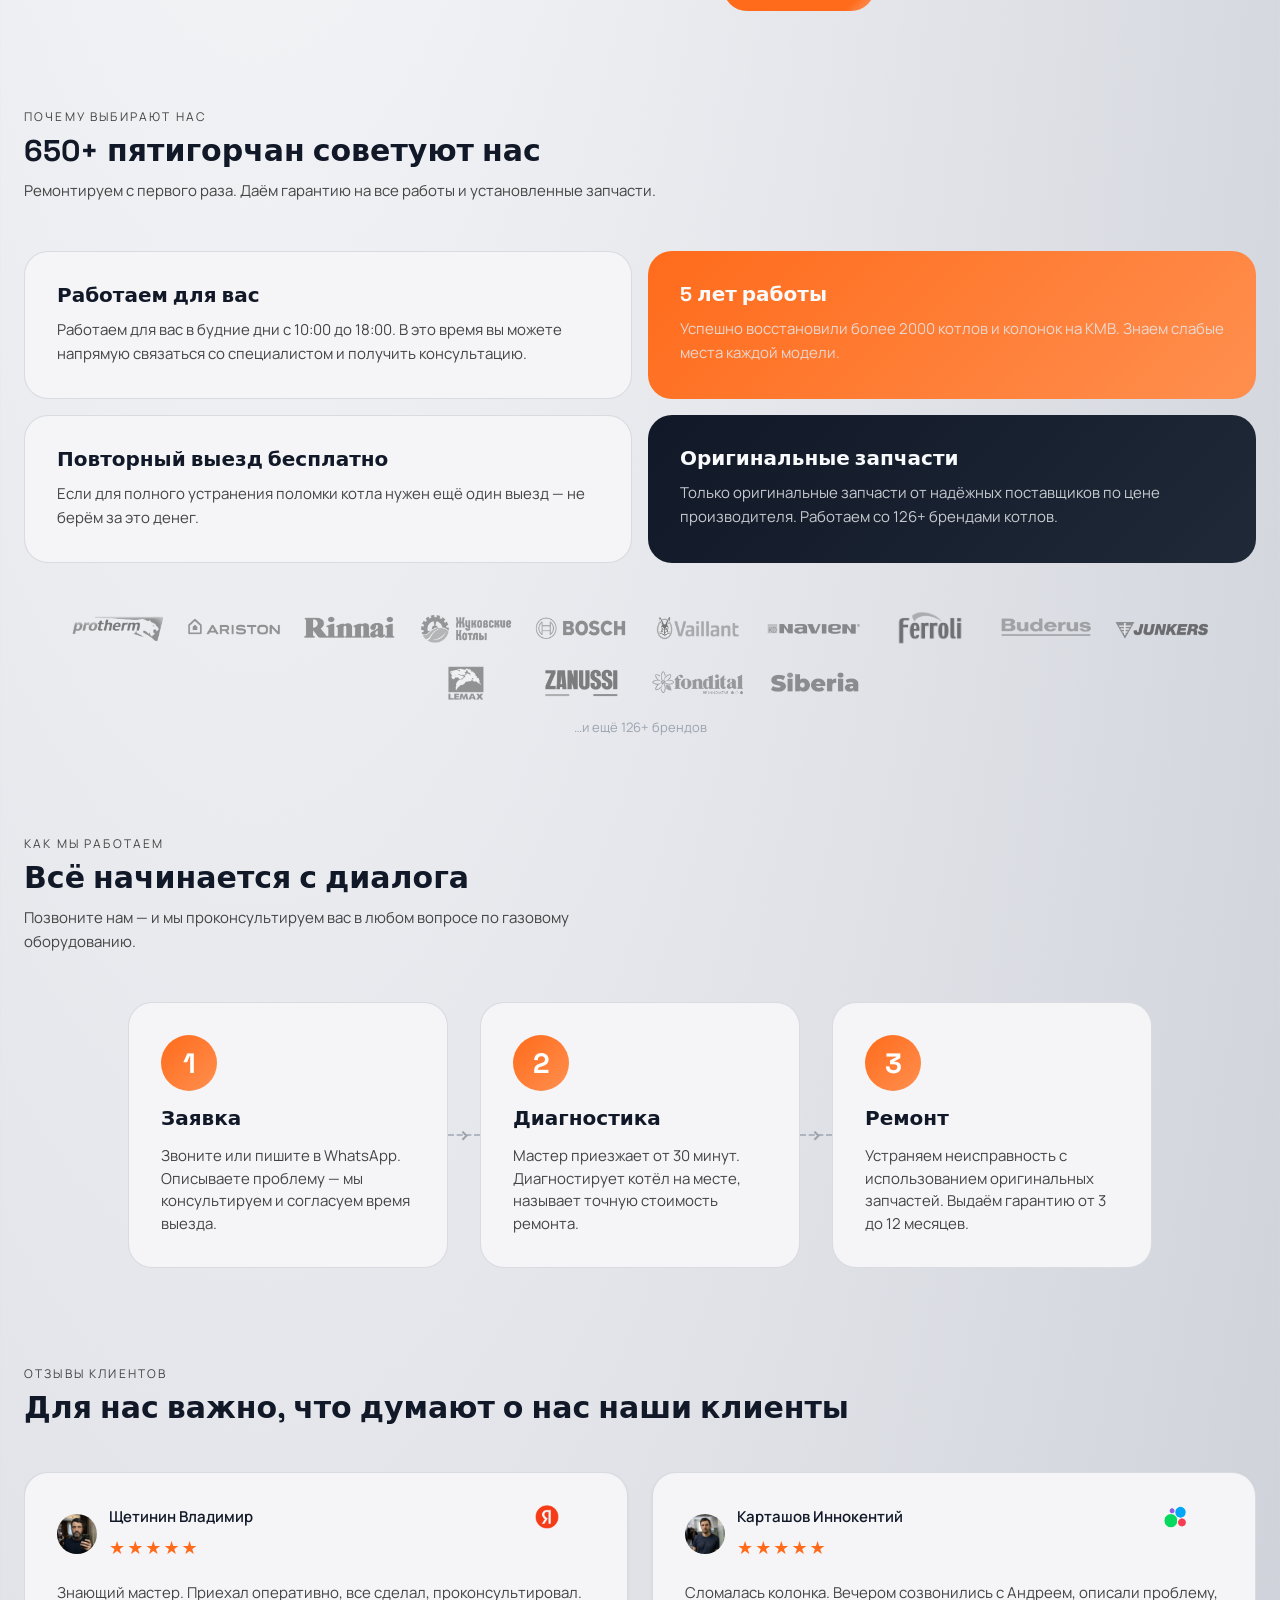
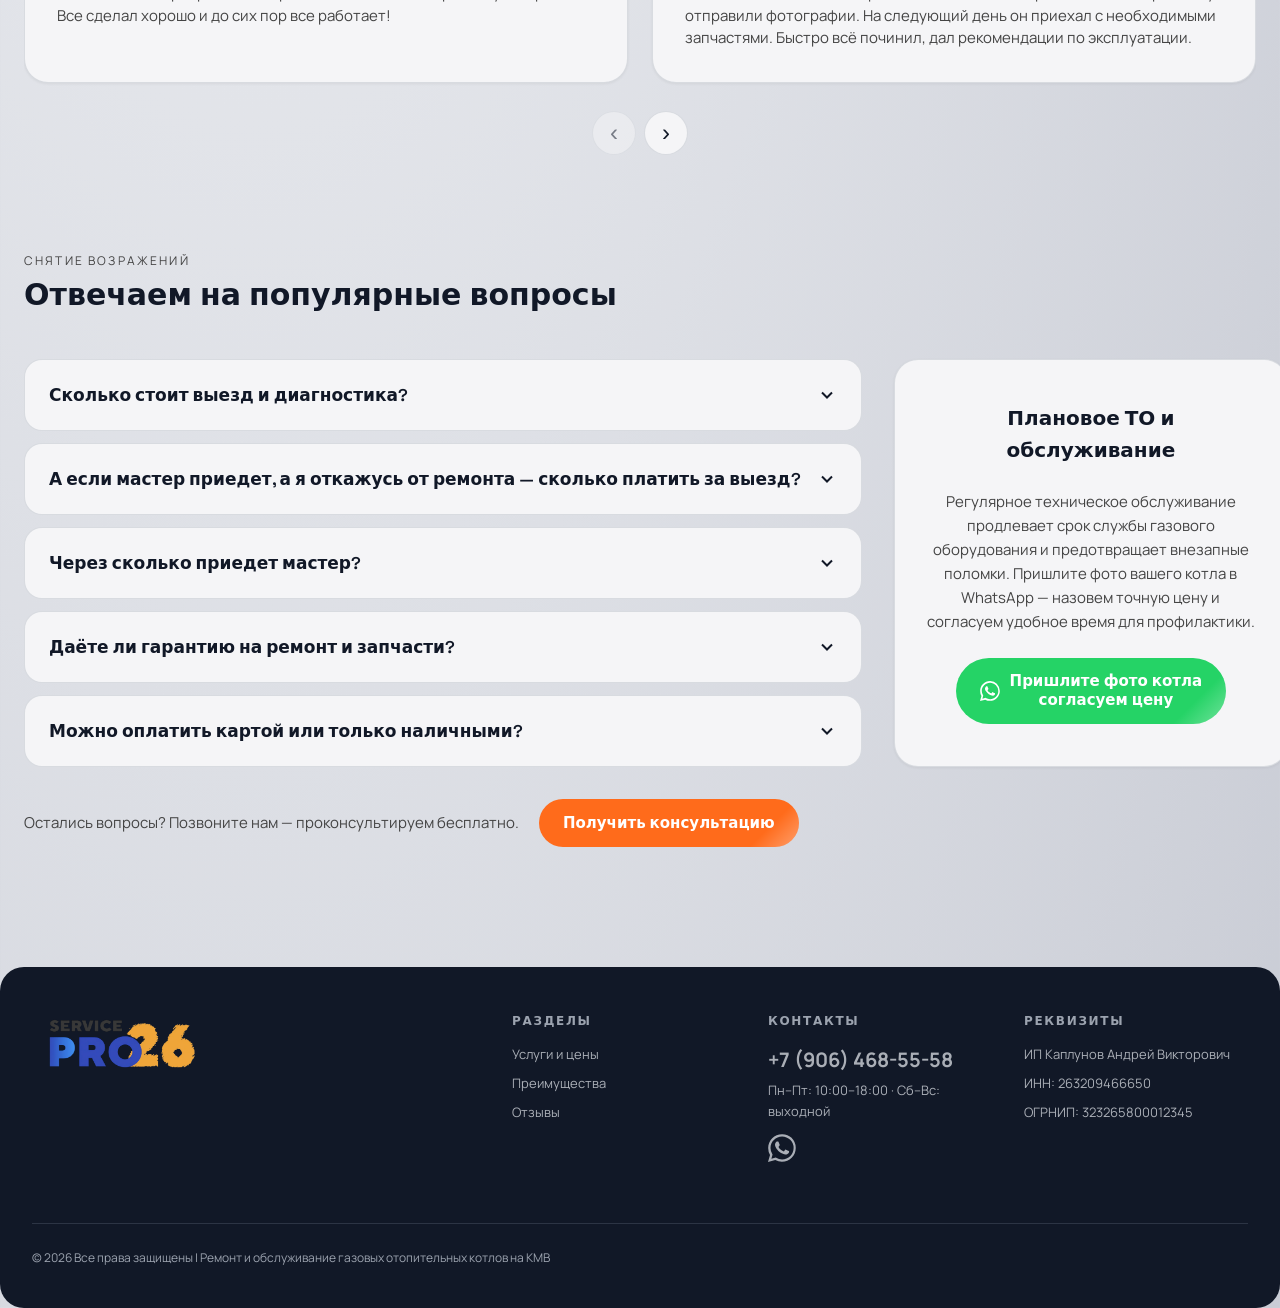
==== commit 0186288d: "блик" ====
--- a/index.html
+++ b/index.html
@@ -578,7 +578,7 @@
   </footer>
 
   <div class="sticky-cta" id="sticky-cta" aria-hidden="true">
-    <a class="sticky-cta-btn" href="tel:+79064685558">Вызвать мастера</a>
+    <a class="sticky-cta-btn" href="tel:+79064685558"><span class="sticky-cta-btn-label">Вызвать мастера</span></a>
   </div>
 
   <script src="script.js"></script>
--- a/styles.css
+++ b/styles.css
@@ -143,6 +143,8 @@
 }
 
 .btn {
+  position: relative;
+  overflow: hidden;
   display: inline-flex;
   align-items: center;
   justify-content: center;
@@ -154,6 +156,38 @@
   border: none;
   cursor: pointer;
   white-space: nowrap;
+}
+
+.btn > *,
+.sticky-cta-btn-label {
+  position: relative;
+  z-index: 1;
+}
+
+.btn::before,
+.sticky-cta-btn::before {
+  content: "";
+  position: absolute;
+  z-index: 0;
+  top: 0;
+  left: 0;
+  width: 200%;
+  height: 200%;
+  background: linear-gradient(
+    135deg,
+    transparent 0%,
+    transparent 42%,
+    rgba(255, 255, 255, 0.35) 50%,
+    transparent 58%,
+    transparent 100%
+  );
+  animation: btn-shine 3s linear infinite;
+  pointer-events: none;
+}
+
+@keyframes btn-shine {
+  0%   { transform: translate(-100%, -100%); }
+  100% { transform: translate(0%, 0%); }
 }
 
 .btn-accent {
@@ -441,6 +475,8 @@
   }
 
   .sticky-cta-btn {
+    position: relative;
+    overflow: hidden;
     display: inline-flex;
     align-items: center;
     justify-content: center;
@@ -456,6 +492,7 @@
     letter-spacing: 0.02em;
     box-shadow: 0 6px 24px rgba(255, 107, 27, 0.35);
   }
+
 }
 
 .hero-trust {
@@ -1046,8 +1083,6 @@
   text-decoration: underline;
 }
 
-/* privacy link styles removed: footer now без ссылки на отдельную политику */
-
 .footer-col h4 {
   font-size: var(--fs-caption);
   letter-spacing: 0.14em;
@@ -1113,8 +1148,6 @@
   flex-shrink: 0;
   max-width: 70%;
 }
-
-/* footer privacy link / cookie-banner / privacy page styles удалены */
 
 /* ── RESPONSIVE ── */
 @media (min-width: 641px) and (max-width: 960px) {
@@ -1437,12 +1470,14 @@
     position: relative;
   }
 
-  /* Плавное движение без микрорывков: анимация на композиторе, фиксированный пиксель 1736 = один набор */
+  /* Плавное движение: анимация на композиторе; backface + целые пиксели снижают мерцание на стыке цикла на iOS */
   .brand-marquee-track {
     display: flex;
     flex-wrap: nowrap;
     width: max-content;
     will-change: transform;
+    -webkit-backface-visibility: hidden;
+    backface-visibility: hidden;
     animation: brand-marquee 28s linear infinite;
   }
 
@@ -1645,6 +1680,4 @@
     gap: var(--s-8);
     text-align: center;
   }
-
-  /* footer privacy link удалён, порядок элементов не требуется переопределять */
 }
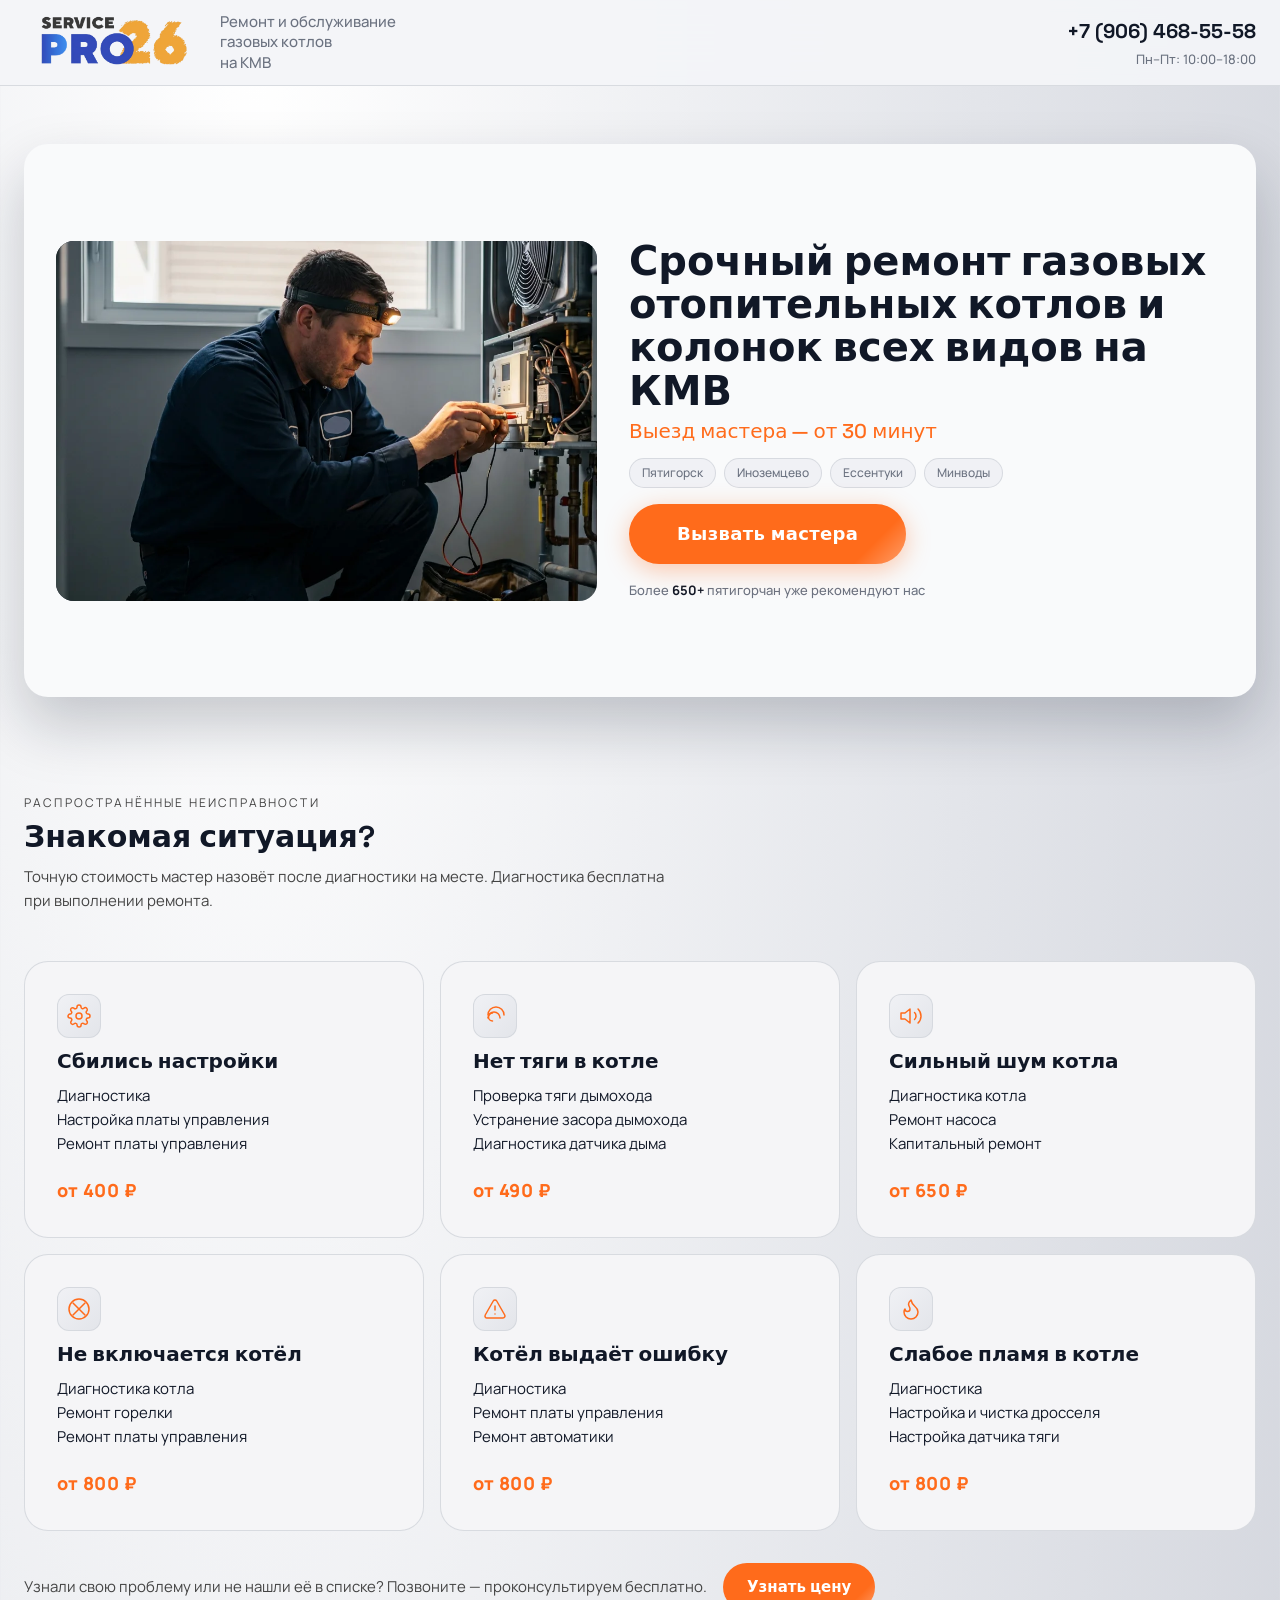
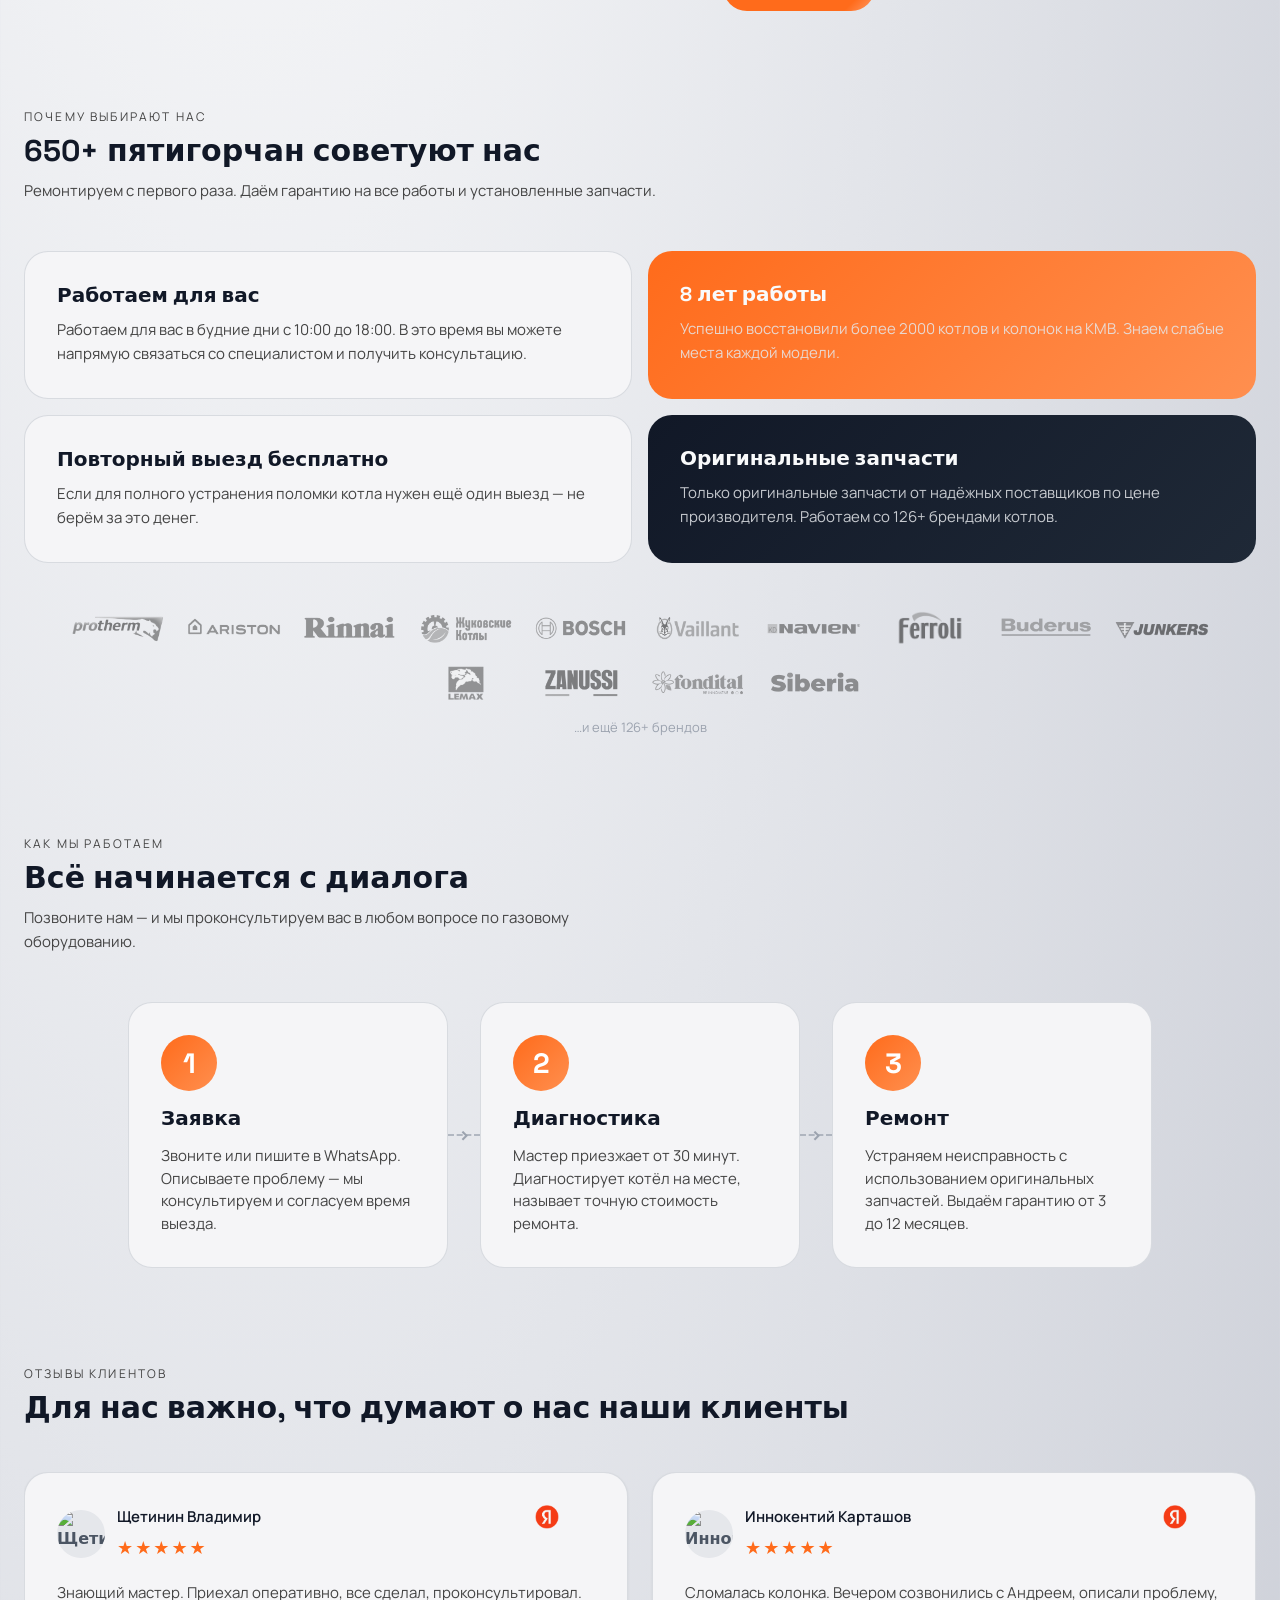
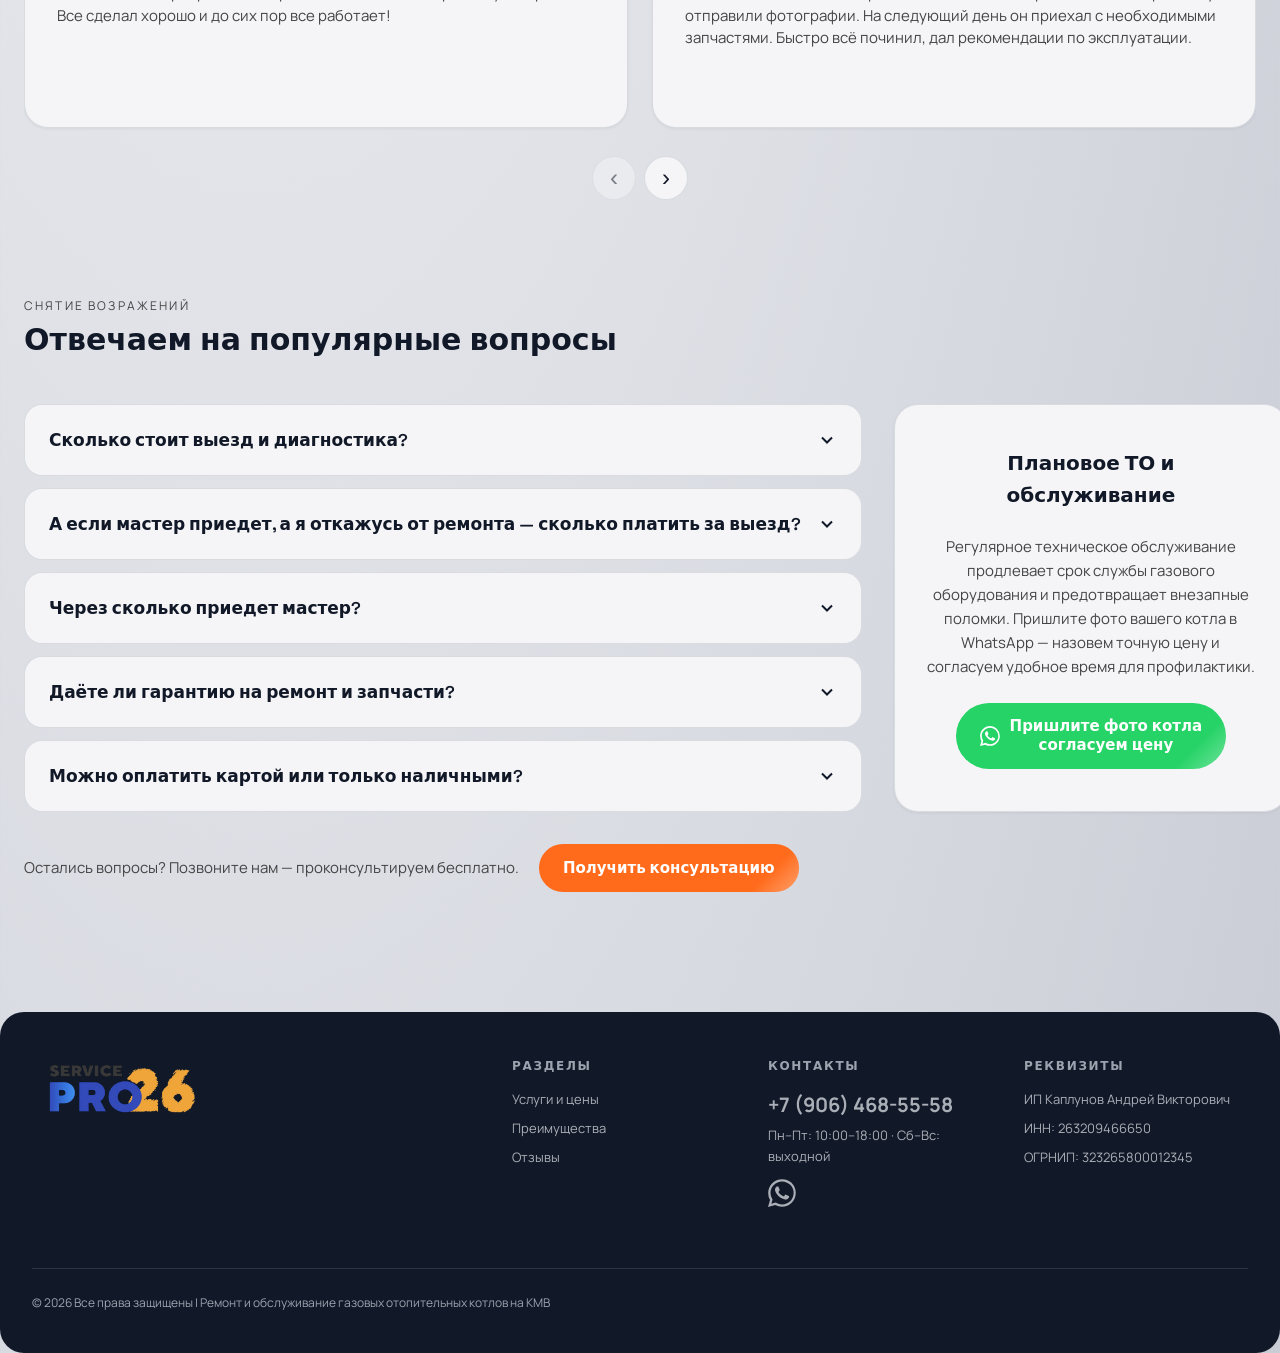
==== commit ce057e3d: "корректировки" ====
--- a/index.html
+++ b/index.html
@@ -92,9 +92,9 @@
           <div class="problem-icon" aria-hidden="true"><svg class="problem-icon-svg" viewBox="0 0 24 24" fill="none" stroke="currentColor" stroke-width="1.5" stroke-linecap="round" stroke-linejoin="round"><path d="M12 15a3 3 0 1 0 0-6 3 3 0 0 0 0 6Z"/><path d="M19.4 15a1.65 1.65 0 0 0 .33 1.82l.06.06a2 2 0 0 1 0 2.83 2 2 0 0 1-2.83 0l-.06-.06a1.65 1.65 0 0 0-1.82-.33 1.65 1.65 0 0 0-1 1.51V21a2 2 0 0 1-2 2 2 2 0 0 1-2-2v-.09A1.65 1.65 0 0 0 9 19.4a1.65 1.65 0 0 0-1.82.33l-.06.06a2 2 0 0 1-2.83 0 2 2 0 0 1 0-2.83l.06-.06a1.65 1.65 0 0 0 .33-1.82 1.65 1.65 0 0 0-1.51-1H3a2 2 0 0 1-2-2 2 2 0 0 1 2-2h.09A1.65 1.65 0 0 0 4.6 9a1.65 1.65 0 0 0-.33-1.82l-.06-.06a2 2 0 0 1 0-2.83 2 2 0 0 1 2.83 0l.06.06a1.65 1.65 0 0 0 1.82.33H9a1.65 1.65 0 0 0 1-1.51V3a2 2 0 0 1 2-2 2 2 0 0 1 2 2v.09a1.65 1.65 0 0 0 1 1.51 1.65 1.65 0 0 0 1.82-.33l.06-.06a2 2 0 0 1 2.83 0 2 2 0 0 1 0 2.83l-.06.06a1.65 1.65 0 0 0-.33 1.82V9a1.65 1.65 0 0 0 1.51 1H21a2 2 0 0 1 2 2 2 2 0 0 1-2 2h-.09a1.65 1.65 0 0 0-1.51 1Z"/></svg></div>
           <h3>Сбились настройки</h3>
           <ul>
-            <li>Настройка автоматики</li>
+            <li>Диагностика</li>
+            <li>Настройка платы управления</li>
             <li>Ремонт платы управления</li>
-            <li>Настройка мультиблока</li>
           </ul>
           <p class="problem-price">от 400 ₽</p>
         </article>
@@ -103,9 +103,9 @@
           <div class="problem-icon" aria-hidden="true"><svg class="problem-icon-svg" viewBox="0 0 24 24" fill="none" stroke="currentColor" stroke-width="1.5" stroke-linecap="round" stroke-linejoin="round"><path d="M9.5 17a4 4 0 0 1-4-4 4 4 0 0 1 4-4"/><path d="M17 14a6 6 0 0 0-6-6 6 6 0 0 0-6 6"/><path d="M21 11a8 8 0 0 0-8-8 8 8 0 0 0-8 8"/></svg></div>
           <h3>Нет тяги в котле</h3>
           <ul>
-            <li>Настройка датчика тяги</li>
             <li>Проверка тяги дымохода</li>
-            <li>Установка рабочего давления</li>
+            <li>Устранение засора дымохода</li>
+            <li>Диагностика датчика дыма</li>
           </ul>
           <p class="problem-price">от 490 ₽</p>
         </article>
@@ -114,9 +114,9 @@
           <div class="problem-icon" aria-hidden="true"><svg class="problem-icon-svg" viewBox="0 0 24 24" fill="none" stroke="currentColor" stroke-width="1.5" stroke-linecap="round" stroke-linejoin="round"><polygon points="11 5 6 9 2 9 2 15 6 15 11 19 11 5"/><path d="M15.54 8.46a5 5 0 0 1 0 7.07"/><path d="M19.07 4.93a10 10 0 0 1 0 14.14"/></svg></div>
           <h3>Сильный шум котла</h3>
           <ul>
+            <li>Диагностика котла</li>
             <li>Ремонт насоса</li>
             <li>Капитальный ремонт</li>
-            <li>Ревизия циркулярного насоса</li>
           </ul>
           <p class="problem-price">от 650 ₽</p>
         </article>
@@ -125,9 +125,9 @@
           <div class="problem-icon" aria-hidden="true"><svg class="problem-icon-svg" viewBox="0 0 24 24" fill="none" stroke="currentColor" stroke-width="1.5" stroke-linecap="round" stroke-linejoin="round"><path d="M18 6 6 18"/><path d="m6 6 12 12"/><circle cx="12" cy="12" r="10"/></svg></div>
           <h3>Не включается котёл</h3>
           <ul>
+            <li>Диагностика котла</li>
             <li>Ремонт горелки</li>
             <li>Ремонт платы управления</li>
-            <li>Диагностика</li>
           </ul>
           <p class="problem-price">от 800 ₽</p>
         </article>
@@ -147,8 +147,8 @@
           <div class="problem-icon" aria-hidden="true"><svg class="problem-icon-svg" viewBox="0 0 24 24" fill="none" stroke="currentColor" stroke-width="1.5" stroke-linecap="round" stroke-linejoin="round"><path d="M8.5 14.5A2.5 2.5 0 0 0 11 12c0-1.38-.5-2-1-3-1.072-2.143-.224-4.054 2-6 .5 2.5 2 4.9 4 6.5 2 1.6 3 3.5 3 5.5a7 7 0 1 1-14 0c0-1.153.433-2.294 1-3a2.5 2.5 0 0 0 2.5 2.5z"/></svg></div>
           <h3>Слабое пламя в котле</h3>
           <ul>
-            <li>Ремонт автоматики</li>
-            <li>Настройка дросселя</li>
+            <li>Диагностика</li>
+            <li>Настройка и чистка дросселя</li>
             <li>Настройка датчика тяги</li>
           </ul>
           <p class="problem-price">от 800 ₽</p>
@@ -180,7 +180,7 @@
         </article>
 
         <article class="adv-card card-accent">
-          <h3>5 лет работы</h3>
+          <h3>8 лет работы</h3>
           <p>Успешно восстановили более 2000 котлов и колонок на КМВ. Знаем слабые места каждой модели.</p>
         </article>
 
@@ -324,15 +324,13 @@
           <article class="review-card" role="listitem">
             <header class="review-header">
               <div class="review-author">
-                <img src="assets/avatars/1.webp" alt="Щетинин Владимир" class="review-avatar" width="40" height="40"
-                  loading="lazy">
+                <img src="https://images.pexels.com/photos/59196/pexels-photo-59196.jpeg?auto=compress&amp;cs=tinysrgb&amp;w=96&amp;h=96&amp;fit=crop" alt="Щетинин Владимир" class="review-avatar" width="48" height="48" loading="lazy">
                 <div>
                   <p class="review-name">Щетинин Владимир</p>
                   <div class="review-stars" aria-label="5 из 5">★★★★★</div>
                 </div>
               </div>
-              <div class="brand-logo-cell"><img src="assets/logos/logo_brand/yandex.webp" alt="Яндекс.Услуги"
-                class="review-source review-source-logo" width="24" height="24" loading="lazy">
+              <div class="brand-logo-cell"><img src="assets/logos/logo_brand/yandex.webp" alt="Яндекс.Услуги" class="review-source review-source-logo" width="24" height="24" loading="lazy"></div>
             </header>
             <blockquote class="review-quote">
               Знающий мастер. Приехал оперативно, все сделал, проконсультировал.
@@ -343,15 +341,13 @@
           <article class="review-card" role="listitem">
             <header class="review-header">
               <div class="review-author">
-                <img src="assets/avatars/2.webp" alt="Карташов Иннокентий" class="review-avatar" width="40" height="40"
-                  loading="lazy">
+                <img src="https://images.pexels.com/photos/33271175/pexels-photo-33271175.jpeg?auto=compress&amp;cs=tinysrgb&amp;w=96&amp;h=96&amp;fit=crop" alt="Иннокентий Карташов" class="review-avatar" width="48" height="48" loading="lazy">
                 <div>
-                  <p class="review-name">Карташов Иннокентий</p>
+                  <p class="review-name">Иннокентий Карташов</p>
                   <div class="review-stars" aria-label="5 из 5">★★★★★</div>
                 </div>
               </div>
-              <div class="brand-logo-cell"><img src="assets/logos/logo_brand/avito.webp" alt="Авито Услуги" class="review-source review-source-logo"
-                width="24" height="24" loading="lazy">
+              <div class="brand-logo-cell"><img src="assets/logos/logo_brand/yandex.webp" alt="Яндекс.Услуги" class="review-source review-source-logo" width="24" height="24" loading="lazy"></div>
             </header>
             <blockquote class="review-quote">
               Сломалась колонка. Вечером созвонились с Андреем, описали проблему,
@@ -363,60 +359,64 @@
           <article class="review-card" role="listitem">
             <header class="review-header">
               <div class="review-author">
-                <img src="assets/avatars/3.webp" alt="Стерликов Александр" class="review-avatar" width="40" height="40"
-                  loading="lazy">
+                <img src="https://images.pexels.com/photos/5793952/pexels-photo-5793952.jpeg?auto=compress&amp;cs=tinysrgb&amp;w=96&amp;h=96&amp;fit=crop" alt="Лика" class="review-avatar" width="48" height="48" loading="lazy">
                 <div>
-                  <p class="review-name">Стерликов Александр</p>
+                  <p class="review-name">Лика</p>
                   <div class="review-stars" aria-label="5 из 5">★★★★★</div>
                 </div>
               </div>
-              <div class="brand-logo-cell"><img src="assets/logos/logo_brand/yandex.webp" alt="Яндекс.Услуги"
-                class="review-source review-source-logo" width="24" height="24" loading="lazy">
+              <div class="brand-logo-cell"><img src="assets/logos/logo_brand/avito.webp" alt="Авито Услуги" class="review-source review-source-logo" width="24" height="24" loading="lazy"></div>
             </header>
             <blockquote class="review-quote">
-              Быстро, качественно и по доступным ценам. Андрей спас нашу колонку
-              от замены, качественно спаял теплообменник, продиагностировал колонку,
-              сделал плановое ТО. Работа на 5+, рекомендую!
+              Работой довольна, профессионал своего дела, буду и в дальнейшем обращаться к Андрею. Рекомендую! Очень вежливый, по окончании работы дал советы, рекомендации по эксплуатации котла. Спасибо огромное!
             </blockquote>
           </article>
 
           <article class="review-card" role="listitem">
             <header class="review-header">
               <div class="review-author">
-                <img src="assets/avatars/4.webp" alt="Клим Заика" class="review-avatar" width="40" height="40"
-                  loading="lazy">
+                <img src="https://images.pexels.com/photos/1497856/pexels-photo-1497856.jpeg?auto=compress&amp;cs=tinysrgb&amp;w=96&amp;h=96&amp;fit=crop" alt="Екатерина" class="review-avatar" width="48" height="48" loading="lazy">
                 <div>
-                  <p class="review-name">Клим Заика</p>
+                  <p class="review-name">Екатерина</p>
                   <div class="review-stars" aria-label="5 из 5">★★★★★</div>
                 </div>
               </div>
-              <div class="brand-logo-cell"><img src="assets/logos/logo_brand/profi.webp" alt="Профи.ру" class="review-source review-source-logo"
-                width="24" height="24" loading="lazy">
+              <div class="brand-logo-cell"><img src="assets/logos/logo_brand/avito.webp" alt="Авито Услуги" class="review-source review-source-logo" width="24" height="24" loading="lazy"></div>
             </header>
             <blockquote class="review-quote">
-              Мастер приезжал отличный, за 20 мин всё сделал, хотя мастера до
-              него — один плату приговорил, другой теплообменник, а оказалось
-              грязевик нужно было почистить. За профессионализм — оценка отлично.
+              Отличный мастер. Всё сделал быстро и качественно. Самое главное, что дал гарантию на свою работу. На следующий день позвонил и уточнил всё ли работает. Приятно, что такой подход к клиентам. Теперь буду всегда вызывать, если понадобится помощь.
             </blockquote>
           </article>
 
           <article class="review-card" role="listitem">
             <header class="review-header">
               <div class="review-author">
-                <img src="assets/avatars/5.webp" alt="Набережный Константин" class="review-avatar" width="40"
-                  height="40" loading="lazy">
+                <img src="https://images.pexels.com/photos/36123563/pexels-photo-36123563.jpeg?auto=compress&amp;cs=tinysrgb&amp;w=96&amp;h=96&amp;fit=crop" alt="Валентина" class="review-avatar" width="48" height="48" loading="lazy">
                 <div>
-                  <p class="review-name">Набережный Константин</p>
+                  <p class="review-name">Валентина</p>
                   <div class="review-stars" aria-label="5 из 5">★★★★★</div>
                 </div>
               </div>
-              <div class="brand-logo-cell"><img src="assets/logos/logo_brand/yandex.webp" alt="Яндекс.Услуги"
-                class="review-source review-source-logo" width="24" height="24" loading="lazy">
+              <div class="brand-logo-cell"><img src="assets/logos/logo_brand/avito.webp" alt="Авито Услуги" class="review-source review-source-logo" width="24" height="24" loading="lazy"></div>
             </header>
             <blockquote class="review-quote">
-              В день обращения приехал мастер. Доходчиво объяснил всё. Нашёл
-              неисправность. Отремонтировал. Рассказал, как лучше эксплуатировать
-              и следить за котлом, трубами и батареями.
+              Понадобился ремонт газовой колонки. Андрей сразу же отозвался, через час приехал, а еще через 40 мин колонка заработала. Попутно получили грамотные и понятные рекомендации по бережной эксплуатации прибора. Благодарим и с уверенностью рекомендуем.
+            </blockquote>
+          </article>
+
+          <article class="review-card" role="listitem">
+            <header class="review-header">
+              <div class="review-author">
+                <img src="https://images.pexels.com/photos/20381858/pexels-photo-20381858.jpeg?auto=compress&amp;cs=tinysrgb&amp;w=96&amp;h=96&amp;fit=crop" alt="Виктория" class="review-avatar" width="48" height="48" loading="lazy">
+                <div>
+                  <p class="review-name">Виктория</p>
+                  <div class="review-stars" aria-label="5 из 5">★★★★★</div>
+                </div>
+              </div>
+              <div class="brand-logo-cell"><img src="assets/logos/logo_brand/avito.webp" alt="Авито Услуги" class="review-source review-source-logo" width="24" height="24" loading="lazy"></div>
+            </header>
+            <blockquote class="review-quote">
+              Работа сделана на 5+. Вот уж точно мастер своего дела. Получила полную консультацию по поломке и ещё дополнительно информацию по эксплуатации газовых приборов, которые у меня установлены. Сейчас очень редко встретишь таких людей. Очень рада, что попала именно на него.
             </blockquote>
           </article>
         </div>
@@ -446,7 +446,7 @@
               </button>
               <div class="faq-answer">
                 <div class="faq-answer-inner">
-                  Выезд и диагностика стоят 800 руб. При согласии на выполнение ремонтных работ диагностика проводится
+                  Выезд и диагностика стоят 1500 руб. При согласии на выполнение ремонтных работ диагностика проводится
                   бесплатно.
                 </div>
               </div>
@@ -461,7 +461,7 @@
               </button>
               <div class="faq-answer">
                 <div class="faq-answer-inner">
-                  Вызов мастера и диагностика стоят 800 руб. В случае отказа от ремонта оплачивается только эта сумма.
+                  Вызов мастера и диагностика стоят 1500 руб. В случае отказа от ремонта оплачивается только эта сумма.
                 </div>
               </div>
             </div>
--- a/styles.css
+++ b/styles.css
@@ -815,18 +815,21 @@
 }
 
 .review-avatar {
-  width: 40px;
-  height: 40px;
-  border-radius: var(--r-full);
+  width: 48px;
+  height: 48px;
+  min-width: 48px;
+  min-height: 48px;
+  border-radius: 50%;
   background: #e5e7eb;
   color: #4b5563;
-  display: grid;
-  place-items: center;
+  display: block;
   font-family: var(--ff-display);
   font-weight: 700;
   font-size: 1rem;
   flex-shrink: 0;
   object-fit: cover;
+  object-position: center;
+  aspect-ratio: 1 / 1;
 }
 
 .review-name {
@@ -1470,7 +1473,7 @@
     position: relative;
   }
 
-  /* Плавное движение: анимация на композиторе; backface + целые пиксели снижают мерцание на стыке цикла на iOS */
+  /* Сдвиг задаётся JS через --marquee-offset (без перезапуска анимации → без мерцания на стыке цикла) */
   .brand-marquee-track {
     display: flex;
     flex-wrap: nowrap;
@@ -1478,12 +1481,7 @@
     will-change: transform;
     -webkit-backface-visibility: hidden;
     backface-visibility: hidden;
-    animation: brand-marquee 28s linear infinite;
-  }
-
-  @keyframes brand-marquee {
-    0%   { transform: translateX(0); }
-    100% { transform: translateX(-1736px); }
+    transform: translateX(var(--marquee-offset, 0));
   }
 
   /*
